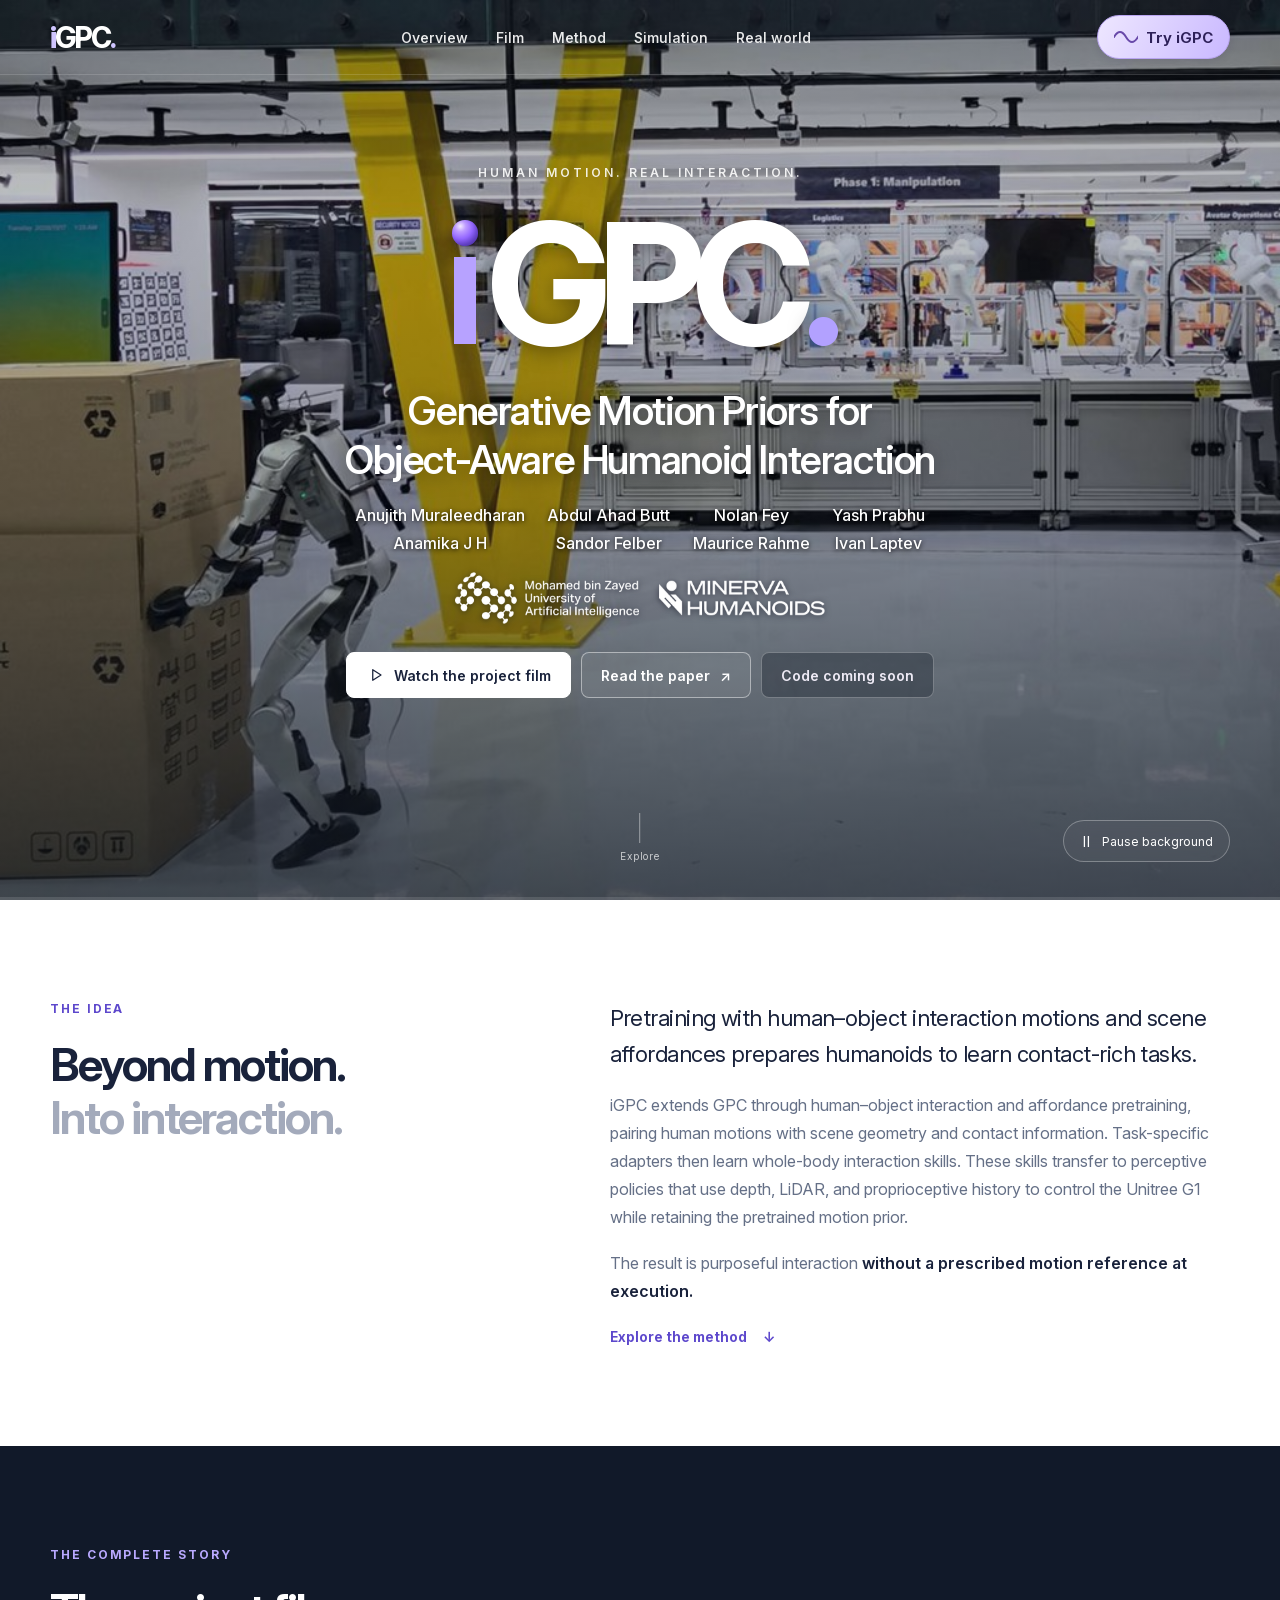
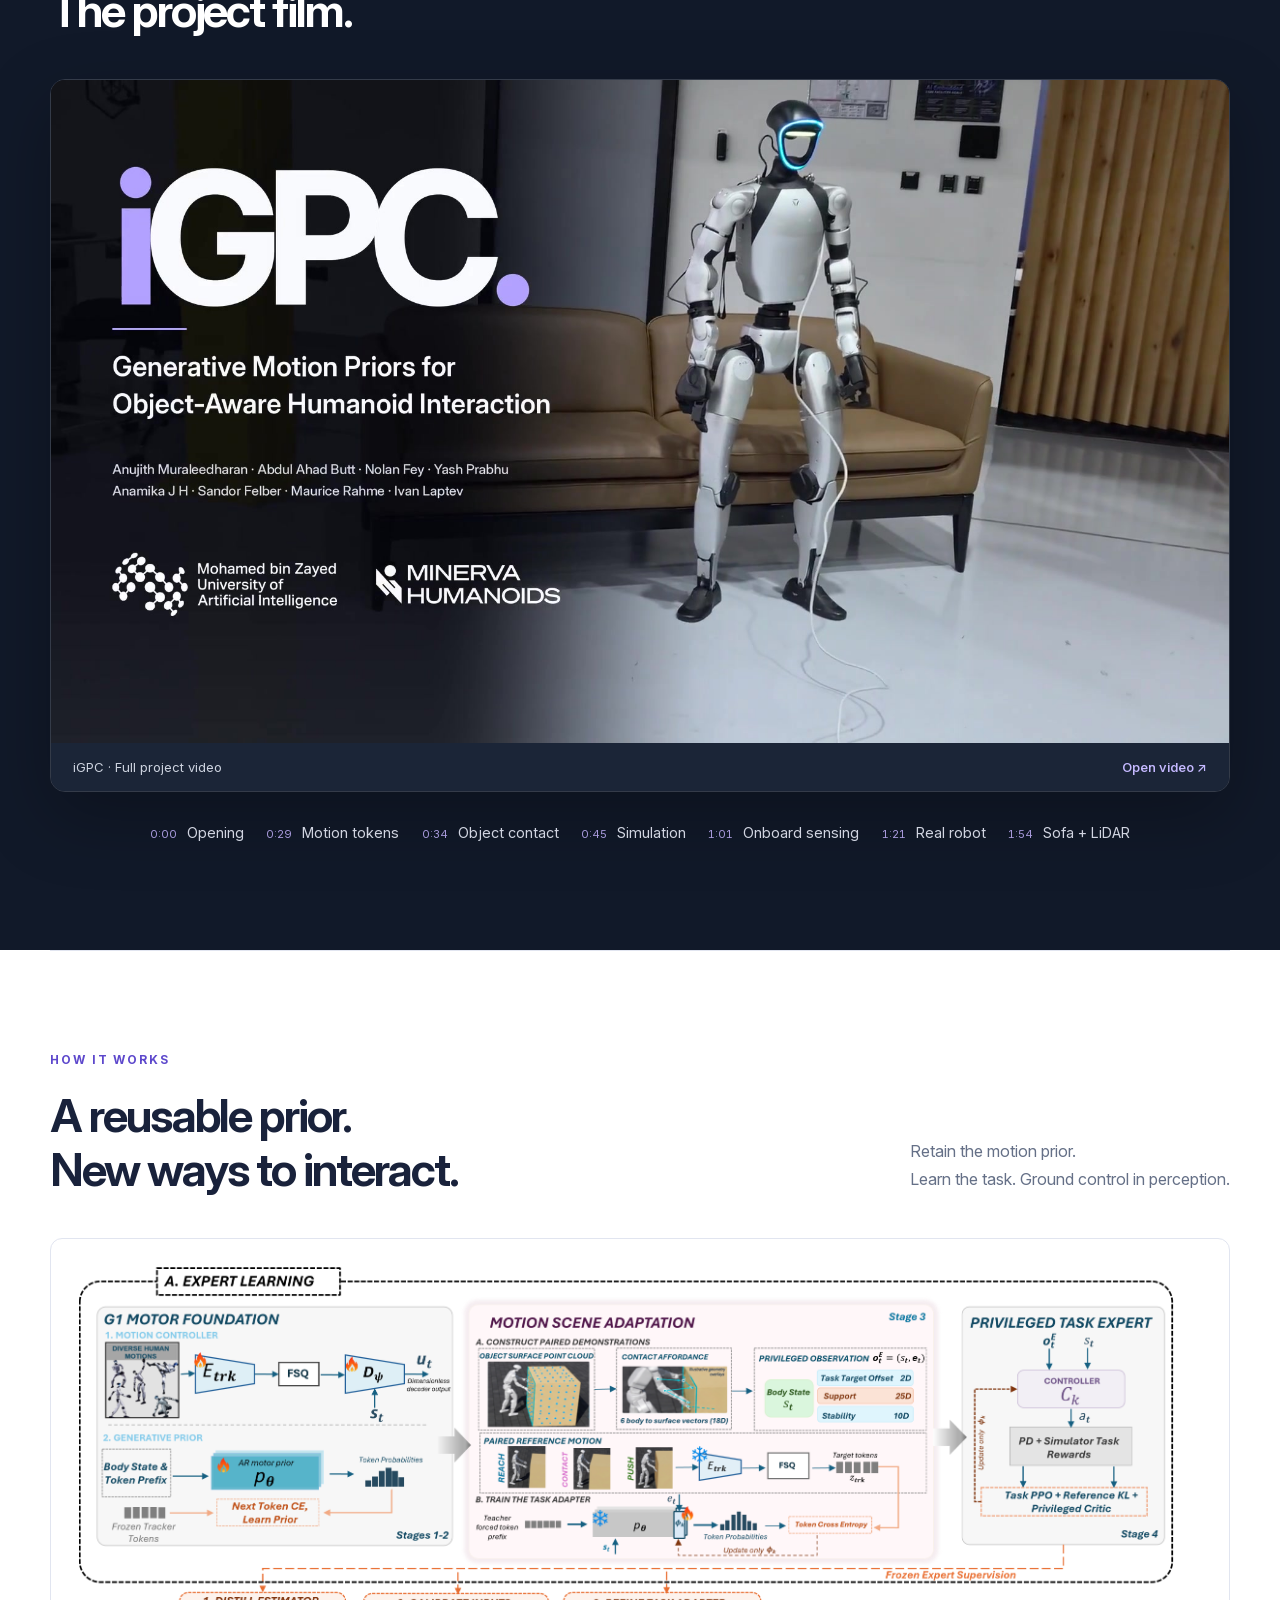
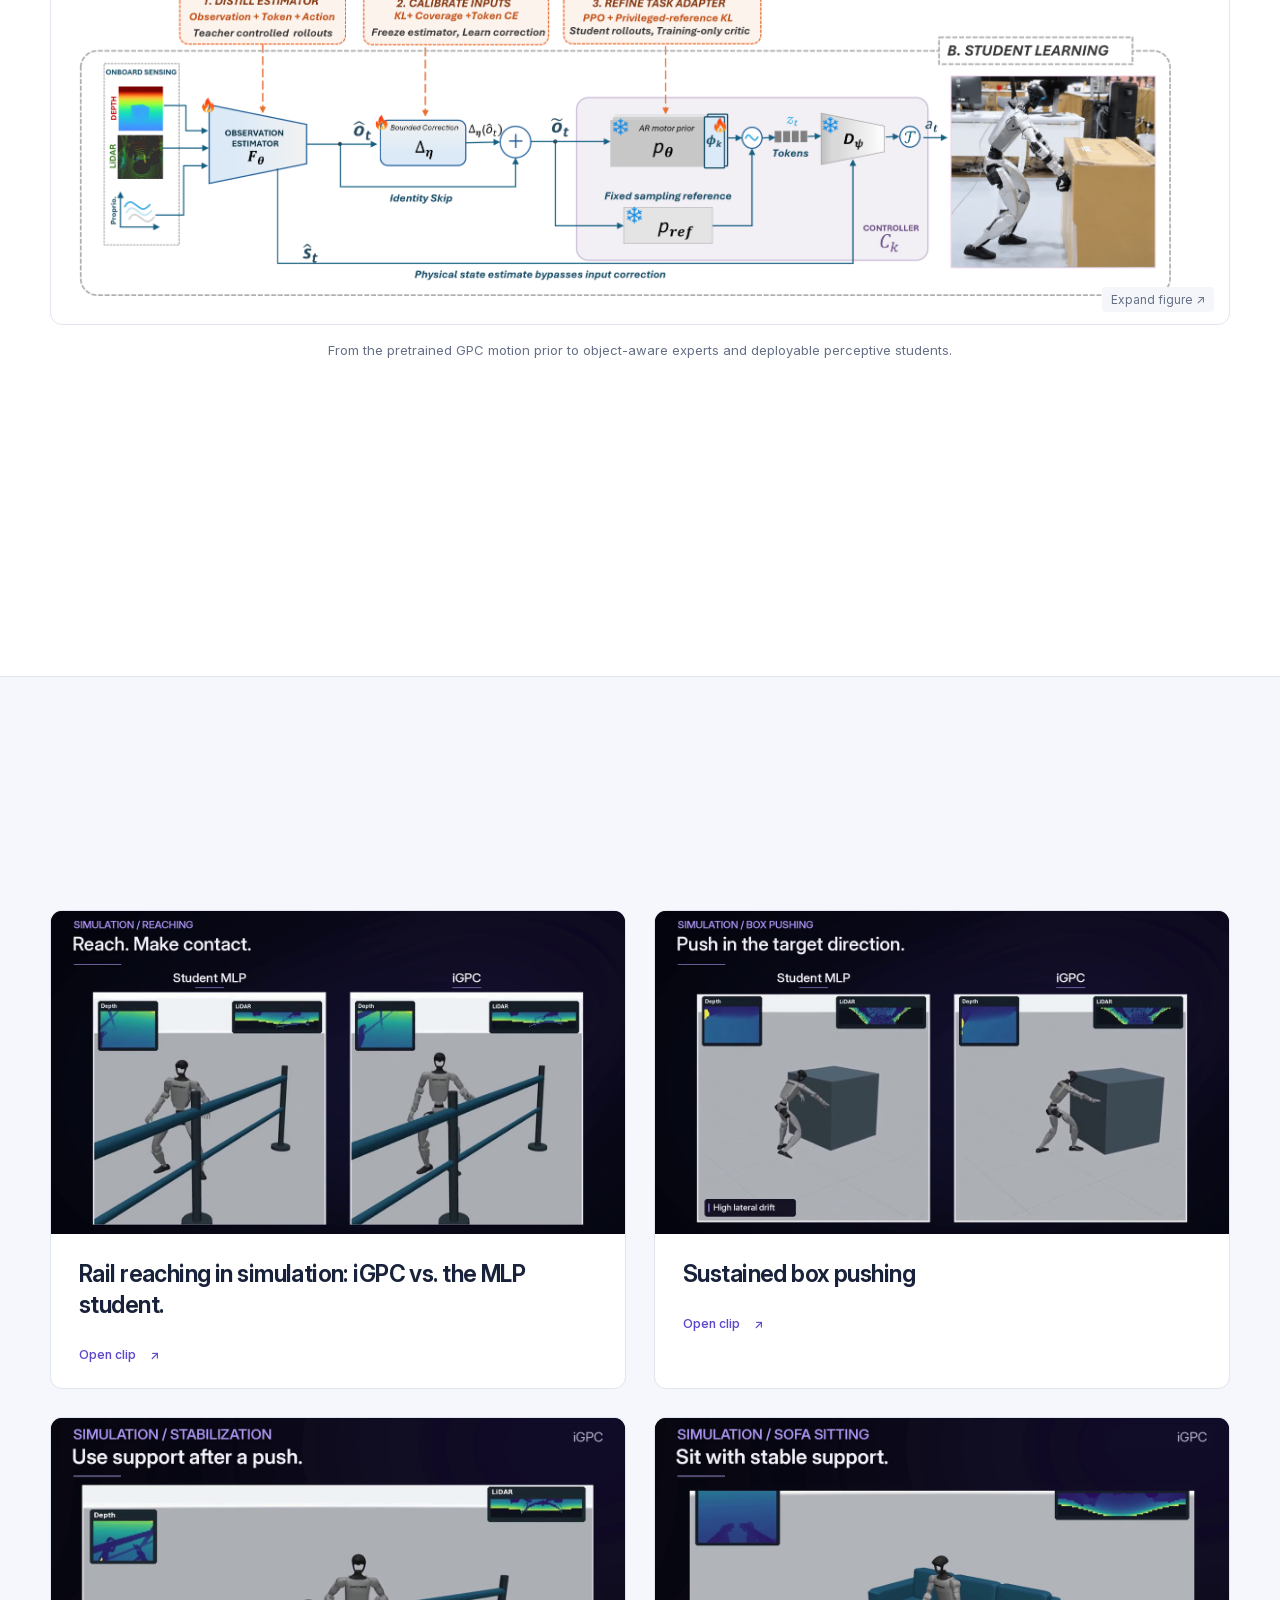
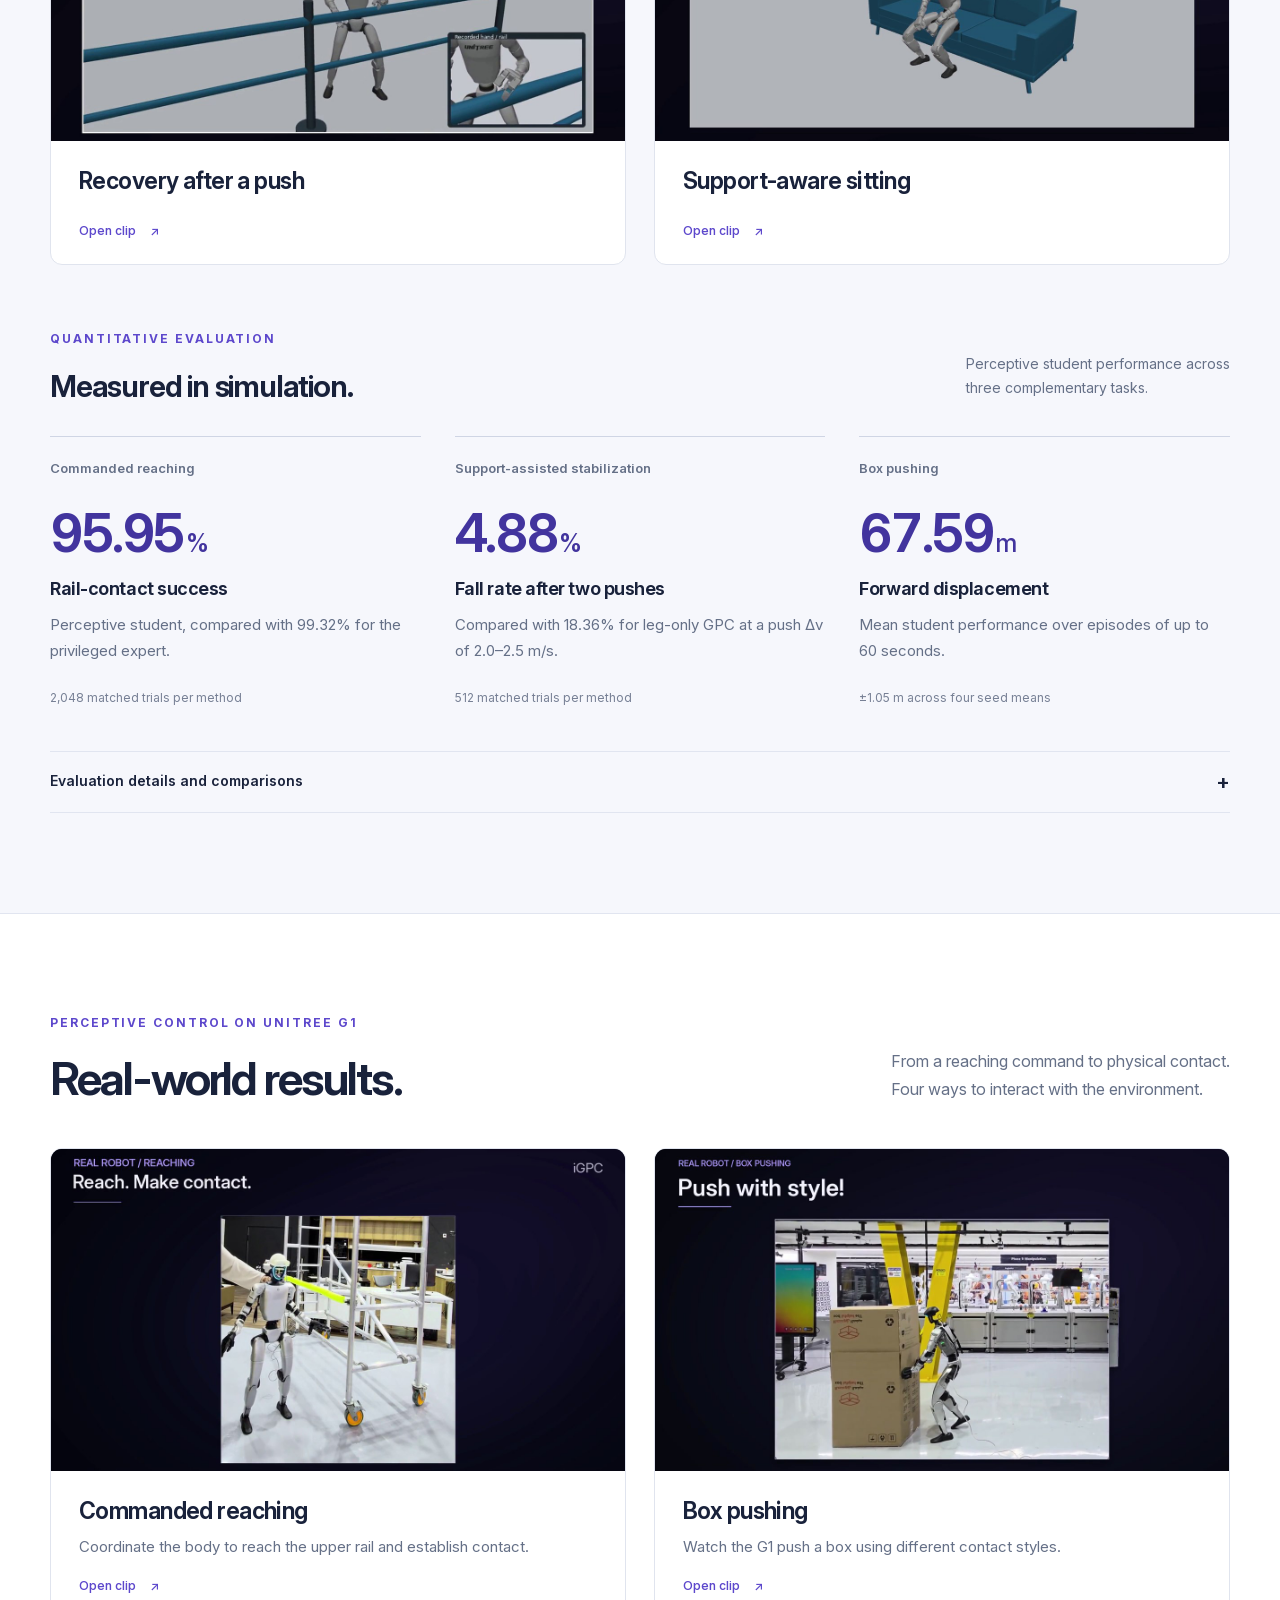
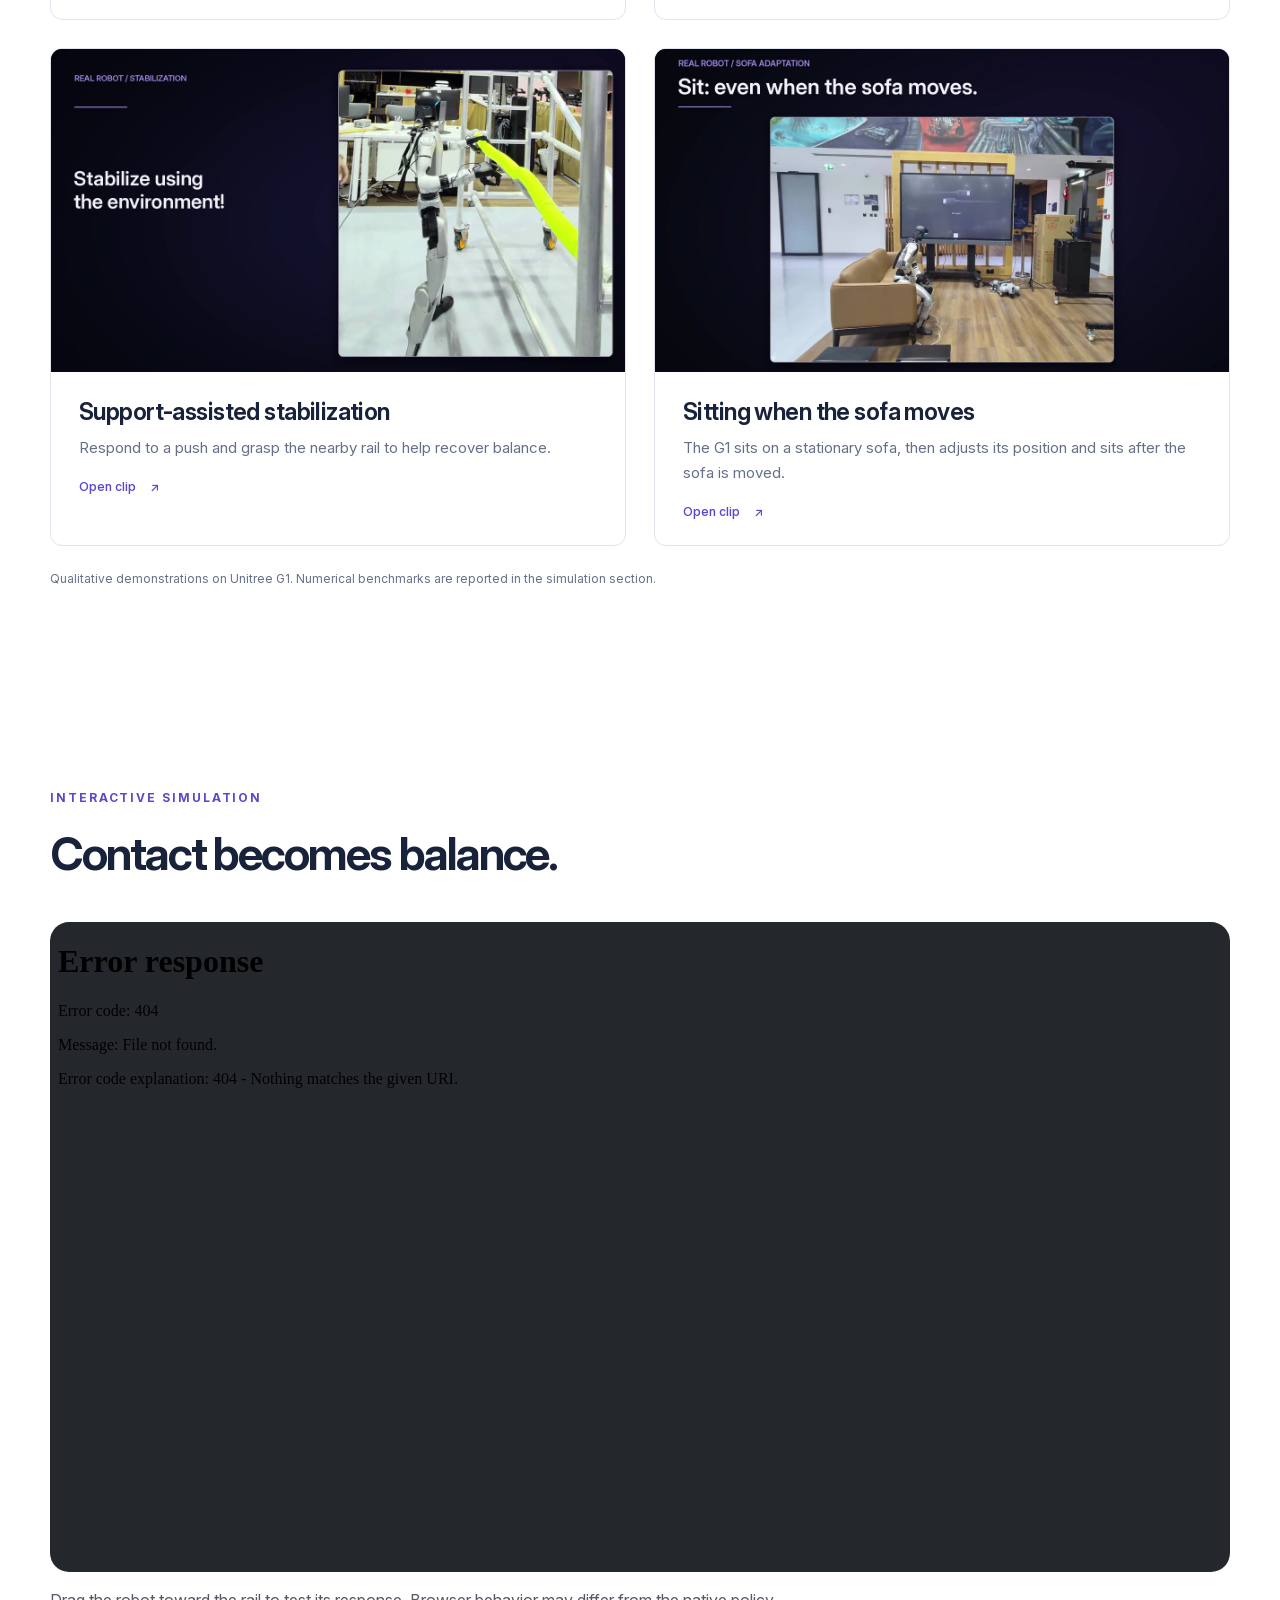
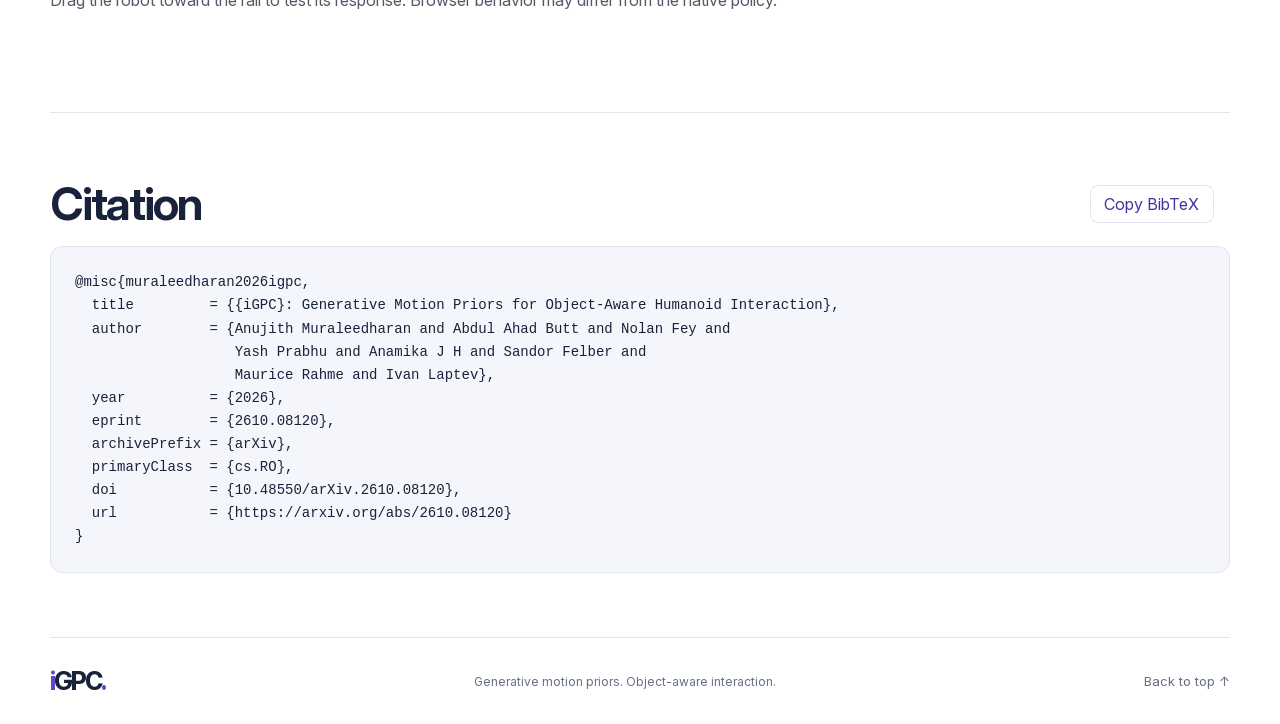
==== index.html @ 7c4d4a4f "Label the rail reaching clip with the policies shown" ====
<!doctype html>
<html lang="en">
<head>
  <meta charset="utf-8">
  <meta name="viewport" content="width=device-width, initial-scale=1">
  <meta name="theme-color" content="#101727">
  <meta name="description" content="iGPC adapts generative human-motion priors into perceptive, object-aware whole-body control for reaching, support-assisted stabilization, and box pushing on Unitree G1.">
  <meta property="og:title" content="iGPC · Generative Motion Priors for Object-Aware Humanoid Interaction">
  <meta property="og:description" content="From human motion to object-aware interaction. Explore the method and real-robot demonstrations.">
  <meta property="og:type" content="website">
  <meta property="og:url" content="https://anujithm.github.io/iGPC/">
  <meta property="og:image" content="https://anujithm.github.io/iGPC/assets/films/project-film-017.jpg">
  <meta property="og:image:type" content="image/jpeg">
  <meta property="og:image:width" content="1920">
  <meta property="og:image:height" content="1080">
  <meta property="og:image:alt" content="iGPC film title and author credits beside the Unitree G1 standing in front of a sofa">
  <meta name="twitter:card" content="summary_large_image">
  <meta name="twitter:image" content="https://anujithm.github.io/iGPC/assets/films/project-film-017.jpg">
  <meta name="twitter:image:alt" content="iGPC film title and author credits beside the Unitree G1 standing in front of a sofa">
  <link rel="canonical" href="https://anujithm.github.io/iGPC/">
  <title>iGPC · Object-Aware Humanoid Interaction</title>
  <link rel="icon" type="image/svg+xml" href="assets/favicon.svg">
  <link rel="stylesheet" href="styles.css?v=nav-wave1">
  <script src="script.js?v=rail2" defer></script>
</head>
<body>
  <a class="skip-link" href="#overview">Skip to content</a>
  <div class="scroll-progress" aria-hidden="true"><span></span></div>
  <header class="site-header">
    <nav class="nav wrap" aria-label="Main navigation">
      <a href="#top" class="wordmark" aria-label="iGPC home"><span>i</span>GPC<span class="wordmark-dot">.</span></a>
      <div class="nav-links"><a href="#overview">Overview</a><a href="#project-film">Film</a><a href="#method">Method</a><a href="#simulation">Simulation</a><a href="#real-world">Real world</a></div>
      <a class="nav-try" href="#rail-lab">
        <svg class="nav-try-wave" viewBox="0 0 24 16" aria-hidden="true" focusable="false"><path d="M0 8q6-10 12 0t12 0t12 0t12 0"/></svg>
        Try iGPC
      </a>
    </nav>
  </header>
  <main id="top">
    <section class="cinematic-hero" aria-labelledby="title">
      <video id="hero-video" class="hero-backdrop" muted loop playsinline preload="metadata" poster="assets/films/box-loop.jpg" aria-label="The robot pushes a box, then walks to a sofa and sits."><source src="assets/films/hero-interactions.mp4?v=box-sofa" type="video/mp4"></video>
      <div class="hero-shade" aria-hidden="true"></div>
      <div class="hero-content wrap">
        <p class="hero-kicker">HUMAN MOTION. REAL INTERACTION.</p>
        <h1 id="title"><span class="hero-logo"><span class="brand-i">i<span class="brand-orb" aria-hidden="true"></span><span class="orb-wave" aria-hidden="true"></span></span>GPC<span>.</span></span><span class="hero-paper-title">Generative Motion Priors for <br>Object-Aware Humanoid Interaction</span></h1>
        <ul class="hero-authors" aria-label="Authors">
          <li>Anujith Muraleedharan</li><li>Abdul Ahad Butt</li><li>Nolan Fey</li><li>Yash Prabhu</li>
          <li>Anamika J H</li><li>Sandor Felber</li><li>Maurice Rahme</li><li>Ivan Laptev</li>
        </ul>
        <div class="hero-affiliations">
          <img src="assets/images/mbzuai-film.png" width="548" height="156" alt="Mohamed bin Zayed University of Artificial Intelligence">
          <img src="assets/images/minerva-humanoids-film.png" width="496" height="108" alt="Minerva Humanoids">
        </div>
        <div class="hero-actions">
          <a class="button glass-primary" href="#project-film"><svg viewBox="0 0 24 24" aria-hidden="true"><path d="m9 5 11 7-11 7z"/></svg>Watch the project film</a>
          <div class="hero-resources">
            <a class="button glass" href="https://arxiv.org/abs/2610.08120" target="_blank" rel="noopener">Read the paper <span aria-hidden="true">↗</span></a>
            <button class="button glass" type="button" disabled>Code coming soon</button>
          </div>
        </div>
      </div>
      <div class="hero-bottom wrap">
        <button id="hero-toggle" class="hero-toggle" type="button" aria-label="Play background video"><span class="pause-icon" aria-hidden="true">▶</span><span class="hero-toggle-label">Play background</span></button>
      </div>
      <a class="scroll-cue" href="#overview" aria-label="Explore the project"><span></span>Explore</a>
      <div class="hero-timeline" aria-hidden="true"><span></span></div>
    </section>

    <section class="overview section wrap" id="overview" aria-labelledby="overview-title">
      <div class="section-intro reveal"><p class="eyebrow">THE IDEA</p><h2 id="overview-title">Beyond motion.<br><span class="muted-heading">Into interaction.</span></h2></div>
      <div class="overview-copy reveal"><p class="lead">Pretraining with human–object interaction motions and scene affordances prepares humanoids to learn contact-rich tasks.</p><p>iGPC extends GPC through human–object interaction and affordance pretraining, pairing human motions with scene geometry and contact information. Task-specific adapters then learn whole-body interaction skills. These skills transfer to perceptive policies that use depth, LiDAR, and proprioceptive history to control the Unitree G1 while retaining the pretrained motion prior.</p><p>The result is purposeful interaction <strong>without a prescribed motion reference at execution.</strong></p><a class="text-link" href="#method">Explore the method <span aria-hidden="true">↓</span></a></div>
    </section>

    <section class="film-section" id="project-film" aria-labelledby="film-title"><div class="wrap section">
      <div class="section-heading reveal"><div><p class="eyebrow">THE COMPLETE STORY</p><h2 id="film-title">The project film.</h2></div></div>
      <div class="highlight-shell reveal" id="highlight"><div class="film-media"><video id="highlight-video" class="highlight-video" controls muted playsinline preload="none" poster="assets/films/project-film-017.jpg" aria-label="Complete iGPC project video with audio"><source src="assets/films/project-film.mp4" type="video/mp4">Your browser does not support video. <a href="assets/films/project-film.mp4">Open the project film.</a></video><p class="video-error" hidden>Video could not load. <a href="assets/films/project-film.mp4" target="_blank" rel="noopener">Open the full film ↗</a></p></div><div class="highlight-caption"><span>iGPC · Full project video</span><a class="clip-link" href="assets/films/project-film.mp4" target="_blank" rel="noopener">Open video ↗</a></div></div>
      <div class="video-chapters" aria-label="Project film chapters">
        <button type="button" data-seek="0"><span>0:00</span> Opening</button>
        <button type="button" data-seek="28.8"><span>0:29</span> Motion tokens</button>
        <button type="button" data-seek="34.4833"><span>0:34</span> Object contact</button>
        <button type="button" data-seek="45.3667"><span>0:45</span> Simulation</button>
        <button type="button" data-seek="61.4667"><span>1:01</span> Onboard sensing</button>
        <button type="button" data-seek="81.2167"><span>1:21</span> Real robot</button>
        <button type="button" data-seek="113.5"><span>1:54</span> Sofa + LiDAR</button>
      </div>
    </div></section>

    <section class="section wrap method-section" id="method" aria-labelledby="method-title">
      <div class="section-heading reveal"><div><p class="eyebrow">HOW IT WORKS</p><h2 id="method-title">A reusable prior.<br>New ways to interact.</h2></div><p>Retain the motion prior.<br>Learn the task. Ground control in perception.</p></div>
      <figure class="method-figure reveal"><button class="figure-button" type="button" data-figure="assets/images/method-overview.png" data-caption="iGPC method overview from the paper" aria-label="Expand the iGPC method overview"><img src="assets/images/method-overview.png" width="4637" height="2600" alt="iGPC training pipeline: a pretrained GPC motion prior, object-aware task adaptation, and perceptive student distillation" loading="lazy"><span class="expand-hint">Expand figure ↗</span></button><figcaption>From the pretrained GPC motion prior to object-aware experts and deployable perceptive students.</figcaption></figure>
      <div class="method-steps reveal">
        <article><span class="step-index">01</span><h3>Reuse motion knowledge</h3><p>Start from the pretrained GPC generative motor prior and decoder, retaining the structure of natural whole-body motion.</p></article>
        <article><span class="step-index">02</span><h3>Learn object-aware tasks</h3><p>Condition task-specific adapters on interaction goals and object or support information. Refine experts for reaching, stabilization, and pushing.</p></article>
        <article><span class="step-index">03</span><h3>Transfer to perception</h3><p>Distill privileged experts using depth, LiDAR, and proprioceptive history, then calibrate prior inputs and refine the task adapter.</p></article>
      </div>
    </section>

    <section class="simulation-section" id="simulation" aria-labelledby="sim-title"><div class="wrap section">
      <div class="section-heading reveal"><div><p class="eyebrow">CONTROLLED SIMULATION EXPERIMENTS</p><h2 id="sim-title">Simulation results.</h2></div><p>Reaching, box pushing, and reactive stabilization.<br>Perceptive whole-body interaction on the Unitree G1.</p></div>
      <div class="demo-grid grid-two">
          <article class="demo-card reveal"><div class="demo-media"><video controls muted loop playsinline preload="none" poster="assets/films/sim-reaching.jpg" aria-label="Rail reaching in simulation: iGPC vs. the MLP student."><source src="assets/films/sim-reaching.mp4" type="video/mp4"></video><p class="video-error" hidden>Video could not load. <a href="assets/films/sim-reaching.mp4" target="_blank" rel="noopener">Open the clip ↗</a></p></div><div class="demo-copy"><h3>Rail reaching in simulation: iGPC vs. the MLP student.</h3><a class="clip-link" href="assets/films/sim-reaching.mp4" target="_blank" rel="noopener">Open clip <span aria-hidden="true">↗</span></a></div></article>
          <article class="demo-card reveal"><div class="demo-media"><video controls muted loop playsinline preload="none" poster="assets/films/sim-pushing.jpg" aria-label="Simulation box-pushing comparison"><source src="assets/films/sim-pushing.mp4" type="video/mp4"></video><p class="video-error" hidden>Video could not load. <a href="assets/films/sim-pushing.mp4" target="_blank" rel="noopener">Open the clip ↗</a></p></div><div class="demo-copy"><h3>Sustained box pushing</h3><a class="clip-link" href="assets/films/sim-pushing.mp4" target="_blank" rel="noopener">Open clip <span aria-hidden="true">↗</span></a></div></article>
          <article class="demo-card reveal"><div class="demo-media"><video controls muted loop playsinline preload="none" poster="assets/films/sim-stabilization.jpg" aria-label="Simulation support-assisted stabilization"><source src="assets/films/sim-stabilization.mp4" type="video/mp4"></video><p class="video-error" hidden>Video could not load. <a href="assets/films/sim-stabilization.mp4" target="_blank" rel="noopener">Open the clip ↗</a></p></div><div class="demo-copy"><h3>Recovery after a push</h3><a class="clip-link" href="assets/films/sim-stabilization.mp4" target="_blank" rel="noopener">Open clip <span aria-hidden="true">↗</span></a></div></article>
          <article class="demo-card reveal"><div class="demo-media"><video controls muted loop playsinline preload="none" poster="assets/films/sim-sitting.jpg" aria-label="Simulation sofa sitting demonstration"><source src="assets/films/sim-sitting.mp4" type="video/mp4"></video><p class="video-error" hidden>Video could not load. <a href="assets/films/sim-sitting.mp4" target="_blank" rel="noopener">Open the clip ↗</a></p></div><div class="demo-copy"><h3>Support-aware sitting</h3><a class="clip-link" href="assets/films/sim-sitting.mp4" target="_blank" rel="noopener">Open clip <span aria-hidden="true">↗</span></a></div></article>
      </div>
    <div class="evaluation-inline" id="evaluation" aria-labelledby="evaluation-title">
      <div class="quantitative-results">
        <div class="section-heading reveal"><div><p class="eyebrow">QUANTITATIVE EVALUATION</p><h3 class="quantitative-title" id="evaluation-title">Measured in simulation.</h3></div><p>Perceptive student performance across<br>three complementary tasks.</p></div>
        <div class="metrics-grid">
          <article class="metric"><p class="metric-name">Commanded reaching</p><p class="metric-value">95.95<span>%</span></p><h3>Rail-contact success</h3><p>Perceptive student, compared with 99.32% for the privileged expert.</p><span class="metric-detail">2,048 matched trials per method</span></article>
          <article class="metric"><p class="metric-name">Support-assisted stabilization</p><p class="metric-value">4.88<span>%</span></p><h3>Fall rate after two pushes</h3><p>Compared with 18.36% for leg-only GPC at a push Δv of 2.0–2.5 m/s.</p><span class="metric-detail">512 matched trials per method</span></article>
          <article class="metric"><p class="metric-name">Box pushing</p><p class="metric-value">67.59<span>m</span></p><h3>Forward displacement</h3><p>Mean student performance over episodes of up to 60 seconds.</p><span class="metric-detail">±1.05 m across four seed means</span></article>
        </div>
        <details class="benchmark-details"><summary>Evaluation details and comparisons <span aria-hidden="true">+</span></summary><div class="benchmark-content"><div class="table-scroll"><table><caption>Simulation results reported in the paper</caption><thead><tr><th scope="col">Task / metric</th><th scope="col">iGPC student</th><th scope="col">Comparison</th></tr></thead><tbody><tr><th scope="row">Reaching · rail-contact success ↑</th><td>95.95%</td><td>Expert: 99.32%</td></tr><tr><th scope="row">Reaching · body collision ↓</th><td>5.22%</td><td>MLP: 50.73%</td></tr><tr><th scope="row">Two-push stabilization · fall rate ↓</th><td>4.88%</td><td>Leg-only GPC: 18.36%</td></tr><tr><th scope="row">Box pushing · forward displacement ↑</th><td>67.59 ± 1.05 m</td><td>VisualMimic: 45.17 ± 0.07 m</td></tr></tbody></table></div><p>Stabilization uses two pushes with Δv 2.0–2.5 m/s. Box pushing uses a 3.8 kg box, effective friction 0.6, and four seeds with 128 trials per seed. The box comparison matches shared reset and box conditions, while retaining each method’s native simulator and control interface.</p></div></details>
      </div>
    </div>

    </div></section>

    <section class="world-section" id="real-world" aria-labelledby="world-title"><div class="wrap section">
      <div class="section-heading reveal"><div><p class="eyebrow">PERCEPTIVE CONTROL ON UNITREE G1</p><h2 id="world-title">Real-world results.</h2></div><p>From a reaching command to physical contact.<br>Four ways to interact with the environment.</p></div>
      <div class="demo-grid grid-two">
          <article class="demo-card reveal"><div class="demo-media"><video controls muted loop playsinline preload="none" poster="assets/films/real-reaching.jpg" aria-label="Real robot commanded rail reaching"><source src="assets/films/real-reaching.mp4" type="video/mp4"></video><p class="video-error" hidden>Video could not load. <a href="assets/films/real-reaching.mp4" target="_blank" rel="noopener">Open the clip ↗</a></p></div><div class="demo-copy"><h3>Commanded reaching</h3><p>Coordinate the body to reach the upper rail and establish contact.</p><a class="clip-link" href="assets/films/real-reaching.mp4" target="_blank" rel="noopener">Open clip <span aria-hidden="true">↗</span></a></div></article>
          <article class="demo-card reveal"><div class="demo-media"><video controls muted loop playsinline preload="none" poster="assets/films/box-pushing-styles.jpg" aria-label="Real robot box pushing"><source src="assets/films/box-pushing-styles.mp4" type="video/mp4"></video><p class="video-error" hidden>Video could not load. <a href="assets/films/box-pushing-styles.mp4" target="_blank" rel="noopener">Open the clip ↗</a></p></div><div class="demo-copy"><h3>Box pushing</h3><p>Watch the G1 push a box using different contact styles.</p><a class="clip-link" href="assets/films/box-pushing-styles.mp4" target="_blank" rel="noopener">Open clip <span aria-hidden="true">↗</span></a></div></article>
          <article class="demo-card reveal"><div class="demo-media"><video controls muted loop playsinline preload="none" poster="assets/films/real-stabilization.jpg" aria-label="Real robot rail-assisted push recovery"><source src="assets/films/real-stabilization.mp4" type="video/mp4"></video><p class="video-error" hidden>Video could not load. <a href="assets/films/real-stabilization.mp4" target="_blank" rel="noopener">Open the clip ↗</a></p></div><div class="demo-copy"><h3>Support-assisted stabilization</h3><p>Respond to a push and grasp the nearby rail to help recover balance.</p><a class="clip-link" href="assets/films/real-stabilization.mp4" target="_blank" rel="noopener">Open clip <span aria-hidden="true">↗</span></a></div></article>
          <article class="demo-card reveal"><div class="demo-media"><video controls muted loop playsinline preload="none" poster="assets/films/sofa-moved.jpg" aria-label="Real robot sitting after the sofa is moved"><source src="assets/films/sofa-moved.mp4" type="video/mp4"></video><p class="video-error" hidden>Video could not load. <a href="assets/films/sofa-moved.mp4" target="_blank" rel="noopener">Open the clip ↗</a></p></div><div class="demo-copy"><h3>Sitting when the sofa moves</h3><p>The G1 sits on a stationary sofa, then adjusts its position and sits after the sofa is moved.</p><a class="clip-link" href="assets/films/sofa-moved.mp4" target="_blank" rel="noopener">Open clip <span aria-hidden="true">↗</span></a></div></article>
      </div><p class="section-note">Qualitative demonstrations on Unitree G1. Numerical benchmarks are reported in the simulation section.</p>
    </div></section>

    <section class="wrap section" id="rail-lab" aria-labelledby="rail-lab-title">
      <div class="section-heading reveal"><div><p class="eyebrow">INTERACTIVE SIMULATION</p><h2 id="rail-lab-title">Contact becomes balance.</h2></div></div>
      <iframe id="rail-playground" class="rail-playground" title="Interactive G1 rail stabilization: drag the robot toward the rail" loading="lazy" src="assets/rail-lab/cal149-r2/index.html" allow="fullscreen"></iframe>
      <p class="rail-note">Drag the robot toward the rail to test its response. Browser behavior may differ from the native policy.</p>
    </section>

    <section class="wrap citation-section" id="citation" aria-labelledby="citation-title">
      <div class="citation-header"><h2 id="citation-title">Citation</h2>
        <button id="copy-citation" type="button" hidden>Copy BibTeX</button>
        <span id="copy-status" role="status"></span>
      </div>
      <pre><code id="paper-bibtex">@misc{muraleedharan2026igpc,
  title         = {{iGPC}: Generative Motion Priors for Object-Aware Humanoid Interaction},
  author        = {Anujith Muraleedharan and Abdul Ahad Butt and Nolan Fey and
                   Yash Prabhu and Anamika J H and Sandor Felber and
                   Maurice Rahme and Ivan Laptev},
  year          = {2026},
  eprint        = {2610.08120},
  archivePrefix = {arXiv},
  primaryClass  = {cs.RO},
  doi           = {10.48550/arXiv.2610.08120},
  url           = {https://arxiv.org/abs/2610.08120}
}</code></pre>
    </section>
  </main>
  <footer class="site-footer wrap"><a class="wordmark" href="#top"><span>i</span>GPC<span class="wordmark-dot">.</span></a><p>Generative motion priors. Object-aware interaction.</p><a href="#top">Back to top ↑</a></footer>
  <dialog id="figure-dialog" aria-label="Expanded method figure"><button class="dialog-close" type="button" aria-label="Close expanded figure">×</button><img alt=""><p></p></dialog>
</body>
</html>
---- styles.css ----
@font-face{font-family:Inter;src:url('assets/fonts/inter-variable.woff2') format('woff2');font-style:normal;font-weight:100 900;font-display:swap}
:root{--ink:#19223b;--muted:#657087;--accent:#5d48cc;--accent-deep:#42349e;--line:#e1e5f0;--tint:#f4f6fc;--max:1180px;color-scheme:light;font-family:Inter,Arial,sans-serif;font-synthesis:none;color:var(--ink);background:#fff;font-size:16px;scroll-behavior:smooth;scroll-padding-top:96px}
*{box-sizing:border-box}body{margin:0}button,a{-webkit-tap-highlight-color:transparent}button,input{font:inherit}a{color:inherit;text-decoration:none}button{cursor:pointer}img,video{display:block;max-width:100%}button svg,.button svg{width:18px;height:18px;fill:none;stroke:currentColor;stroke-width:1.7;stroke-linecap:round;stroke-linejoin:round}.wrap{max-width:var(--max);width:calc(100% - 64px);margin-inline:auto}p{line-height:1.75;margin:0 0 18px}h1,h2,h3{letter-spacing:-.045em;margin:0;font-weight:650}h2{font-size:clamp(32px,3.7vw,46px);line-height:1.16}h3{font-size:21px;line-height:1.35;letter-spacing:-.025em}a:focus-visible,button:focus-visible,summary:focus-visible{outline:3px solid #8875e1;outline-offset:5px;border-radius:4px}.skip-link{position:fixed;top:-60px;left:18px;z-index:100;background:#fff;padding:12px}.skip-link:focus{top:10px}.site-header{position:sticky;top:0;background:rgba(255,255,255,.94);backdrop-filter:blur(16px);border-bottom:1px solid var(--line);z-index:20}.nav{height:74px;display:flex;align-items:center;justify-content:space-between;gap:24px}.wordmark{font-size:29px;font-weight:750;letter-spacing:-.08em;white-space:nowrap}.wordmark>span:first-child{color:var(--accent);font-style:italic}.wordmark-dot{color:var(--accent)}.nav-links{display:flex;gap:28px;font-size:14px;font-weight:550}.nav-links a{color:var(--muted);transition:color .2s}.nav-links a:hover,.nav-links a[aria-current]{color:var(--accent)}.nav-paper{font-size:14px;font-weight:650;white-space:nowrap;display:flex;gap:13px}.nav-paper:hover{color:var(--accent)}.hero{padding-top:49px;text-align:center}.eyebrow{font-size:12px;font-weight:700;letter-spacing:.16em;line-height:1.5;color:var(--accent);margin:0 0 20px}.hero h1{display:flex;flex-direction:column;align-items:center;gap:8px}.title-mark{font-size:54px;font-weight:780;letter-spacing:-.075em;color:var(--accent);line-height:1.05}.title-text{font-size:clamp(28px,3.6vw,46px);line-height:1.18;letter-spacing:-.045em}.hero-description{font-size:20px;color:var(--muted);margin:19px 0 20px}.hero-actions{display:flex;justify-content:center;gap:10px;margin-bottom:35px}.button{display:inline-flex;align-items:center;justify-content:center;gap:10px;border-radius:8px;padding:12px 19px;font-size:14px;font-weight:600;min-height:46px;transition:transform .2s,background .2s}.button:hover{transform:translateY(-2px)}.primary{background:var(--ink);color:#fff}.primary:hover{background:var(--accent-deep)}.secondary{background:#fff;border:1px solid #d8dce9;color:var(--ink)}.secondary:hover{background:var(--tint)}.highlight-shell{border:1px solid #e0e3ed;border-radius:15px;overflow:hidden;box-shadow:0 18px 60px -30px #21274e50;scroll-margin-top:95px}.highlight-video{width:100%;aspect-ratio:16/9;object-fit:contain;background:#15171e}.highlight-caption{display:flex;justify-content:space-between;align-items:center;padding:15px 21px;text-align:left;gap:20px;font-size:13px;background:#fff}.caption-label{font-size:11px;font-weight:700;letter-spacing:.08em;color:var(--accent);margin-right:15px}.sound-button{display:inline-flex;align-items:center;gap:8px;background:none;border:0;color:var(--muted);padding:5px 0;font-size:13px;white-space:nowrap}.sound-button:hover{color:var(--accent)}.video-chapters{display:flex;justify-content:center;gap:24px;margin-top:21px}.video-chapters button{border:0;padding:6px;background:none;font-size:13px;color:var(--muted);transition:color .2s}.video-chapters button:hover{color:var(--accent)}.video-chapters span{font-size:11px;color:#969bae;margin-right:6px;font-variant-numeric:tabular-nums}.section{padding-block:100px}.overview{display:grid;grid-template-columns:1fr 1.35fr;gap:100px}.muted-heading{color:#a3aabb}.overview-copy p{font-size:16px;color:var(--muted)}.overview-copy .lead{font-size:22px;line-height:1.65;letter-spacing:-.025em;color:var(--ink)}.overview-copy strong{color:var(--ink);font-weight:600}.text-link{font-size:14px;font-weight:650;display:inline-flex;gap:16px;color:var(--accent);margin-top:5px}.world-section{background:var(--tint);border-block:1px solid var(--line)}.section-heading{display:flex;justify-content:space-between;align-items:flex-end;gap:40px;margin-bottom:42px}.section-heading>p{font-size:16px;color:var(--muted);margin:0;padding-bottom:3px}.demo-grid{display:grid;grid-template-columns:repeat(3,minmax(0,1fr));gap:23px}.demo-card{overflow:hidden;background:#fff;border:1px solid #e0e4ee;border-radius:12px}.demo-media{position:relative}.demo-media video{aspect-ratio:4/3;width:100%;object-fit:contain;background:#1e2431}.media-tag{position:absolute;top:12px;left:12px;padding:6px 8px;border-radius:4px;background:#ffffffea;color:#34394a;font-weight:700;font-size:9px;letter-spacing:.08em;pointer-events:none}.demo-copy{padding:24px 23px 23px}.task-number{font-size:11px;letter-spacing:.12em;color:var(--accent);font-weight:650;display:block;margin-bottom:12px}.demo-copy h3{font-size:20px;margin-bottom:10px}.demo-copy p{color:var(--muted);font-size:15px;line-height:1.65;margin:0}.section-note{font-size:12px;color:var(--muted);margin:22px 0 0}.method-figure{margin:0}.figure-button{position:relative;display:block;width:100%;border:1px solid var(--line);background:#fff;border-radius:12px;padding:28px}.figure-button img{width:100%;height:auto}.expand-hint{position:absolute;right:15px;bottom:12px;background:#f5f6fa;padding:5px 9px;border-radius:4px;font-size:12px;color:var(--muted)}.method-figure figcaption{font-size:13px;color:var(--muted);line-height:1.6;text-align:center;margin:15px 0 0}.method-steps{display:grid;grid-template-columns:repeat(3,1fr);gap:38px;margin-top:43px}.method-steps article{border-top:1px solid var(--line);padding-top:22px}.step-index{font-size:13px;color:var(--accent);display:block;font-weight:650;margin-bottom:15px}.method-steps h3{font-size:20px;margin-bottom:12px}.method-steps p{font-size:15px;line-height:1.75;color:var(--muted);margin:0}.evaluation-section{background:#f8f9fc;border-block:1px solid var(--line)}.metrics-grid{display:grid;grid-template-columns:repeat(3,1fr);gap:40px}.metric{border-top:1px solid #cfd5e4;padding-top:20px}.metric-name{font-size:13px;font-weight:600;color:var(--muted);margin-bottom:24px}.metric-value{font-size:60px;font-weight:650;letter-spacing:-.065em;line-height:1.15;margin-bottom:14px;color:var(--accent-deep);font-variant-numeric:tabular-nums}.metric-value span{font-size:25px;letter-spacing:-.03em;margin-left:3px;font-weight:500}.metric h3{font-size:18px;letter-spacing:-.025em;margin-bottom:10px}.metric>p:not(.metric-value):not(.metric-name){font-size:15px;color:var(--muted);margin-bottom:22px}.metric-detail{font-size:12px;color:#778095}.benchmark-details{border-top:1px solid var(--line);border-bottom:1px solid var(--line);margin-top:45px}.benchmark-details summary{padding:20px 0;display:flex;justify-content:space-between;gap:20px;cursor:pointer;font-size:14px;font-weight:600;list-style:none}.benchmark-details summary::-webkit-details-marker{display:none}.benchmark-details[open] summary>span{transform:rotate(45deg)}.benchmark-details summary>span{font-size:20px;line-height:1;transition:transform .2s}.benchmark-content{padding-bottom:20px}.table-scroll{overflow-x:auto}table{width:100%;border-collapse:collapse;text-align:left;font-size:14px}caption{text-align:left;color:var(--muted);font-size:12px;padding:0 0 12px}th,td{padding:16px 14px;border-bottom:1px solid var(--line);white-space:nowrap}thead th{color:var(--muted);font-weight:500;font-size:12px}tbody th{font-weight:500}tbody td:nth-child(2){color:var(--accent-deep);font-weight:650}.benchmark-content>p{font-size:13px;color:var(--muted);margin:20px 0 0}.paper-section{display:grid;grid-template-columns:.95fr 1.2fr;gap:70px;align-items:center}.paper-title{font-size:20px;color:var(--muted);line-height:1.6;margin:22px 0 12px;letter-spacing:-.025em}.paper-status{font-size:13px;color:var(--muted);margin-bottom:25px}.paper-teaser{margin:0}.paper-teaser img{height:auto;width:100%}.site-footer{border-top:1px solid var(--line);display:flex;align-items:center;gap:30px;justify-content:space-between;padding-block:28px;color:var(--muted);font-size:12px}.site-footer .wordmark{font-size:25px;color:var(--ink)}.site-footer p{margin:0}.site-footer>a:last-child{font-size:13px}dialog{width:min(1400px,94vw);max-height:94vh;padding:38px 24px 20px;border:1px solid var(--line);border-radius:14px;box-shadow:0 15px 100px #0005}dialog::backdrop{background:#151e38bf;backdrop-filter:blur(5px)}dialog img{max-height:78vh;object-fit:contain;width:100%}dialog p{font-size:13px;color:var(--muted);text-align:center;margin:14px 0 0}.dialog-close{position:absolute;top:5px;right:10px;background:#fff;border:0;width:36px;height:36px;font-size:28px;color:var(--muted)}
@media(min-width:1500px){.hero{padding-top:58px}.title-text{font-size:49px}}
@media(max-width:950px){.nav-links{gap:16px}.nav-links a{font-size:12px}.overview{gap:55px}.section{padding-block:75px}.demo-grid{gap:14px}.demo-copy{padding:20px 16px}.demo-copy h3{font-size:18px}.metrics-grid{gap:24px}.metric-value{font-size:48px}.paper-section{gap:36px}.section-heading>p{font-size:14px}.method-steps{gap:25px}.caption-label{display:none}}
@media(max-width:700px){:root{scroll-padding-top:80px}.wrap{width:calc(100% - 36px)}.nav{height:64px;gap:15px}.wordmark{font-size:26px}.nav-links{display:none}.nav-paper{font-size:12px}.hero{padding-top:36px}.eyebrow{font-size:10px;letter-spacing:.12em;margin-bottom:16px}.title-mark{font-size:48px;margin-bottom:5px}.title-text{font-size:31px;line-height:1.2}.desktop-break{display:none}.hero-description{font-size:16px;margin:17px 0 22px}.hero-actions{margin-bottom:27px}.button{font-size:12px;padding:11px 15px;gap:8px}.highlight-shell{border-radius:9px}.highlight-caption{font-size:11px;padding:10px 12px;gap:10px}.highlight-caption>span{max-width:57%;line-height:1.5}.sound-button{font-size:11px;gap:5px}.sound-button svg{width:14px}.video-chapters{gap:3px;justify-content:space-between;margin-top:13px}.video-chapters button{font-size:10px;padding:4px 2px}.video-chapters span{display:none}.section{padding-block:58px}.overview{grid-template-columns:1fr;gap:28px}.overview-copy .lead{font-size:20px}.overview-copy p{font-size:15px}.section-heading{align-items:start;flex-direction:column;gap:20px;margin-bottom:28px}.section-heading>p{font-size:15px}.demo-grid{grid-template-columns:1fr;gap:25px}.demo-card{display:block}.demo-media video{aspect-ratio:16/10}.demo-copy{padding:22px}.demo-copy h3{font-size:21px}.demo-copy p{font-size:15px}.section-note{font-size:11px}.figure-button{padding:10px 8px 27px;border-radius:8px}.expand-hint{font-size:10px;bottom:6px;right:7px}.method-figure figcaption{font-size:12px}.method-steps{grid-template-columns:1fr;gap:26px;margin-top:32px}.method-steps article{padding-top:18px}.step-index{margin-bottom:10px}.metrics-grid{grid-template-columns:1fr;gap:32px}.metric-value{font-size:56px}.metric-name{margin-bottom:15px}.metric>p:not(.metric-value):not(.metric-name){margin-bottom:12px}.benchmark-details{margin-top:32px}.benchmark-details summary{font-size:13px}.paper-section{grid-template-columns:1fr;gap:34px}.paper-title{font-size:19px}.site-footer{flex-wrap:wrap;gap:15px;padding-block:24px}.site-footer p{order:3;flex-basis:100%;font-size:11px}.site-footer>a:last-child{margin-left:auto;font-size:12px}dialog{padding:35px 10px 15px}}
@media(prefers-reduced-motion:reduce){:root{scroll-behavior:auto}*,*::before,*::after{transition:none!important;animation:none!important}}

/* Cinematic research-page masthead */
.scroll-progress{position:fixed;inset:0 0 auto;height:3px;z-index:40;pointer-events:none}.scroll-progress span{display:block;height:100%;background:#8b78f2;transform-origin:left;transform:scaleX(0)}
.site-header{position:fixed;inset:0 0 auto;background:transparent;backdrop-filter:none;border-color:#ffffff26;transition:background .3s,border-color .3s,box-shadow .3s}.site-header .wordmark,.site-header .nav-paper{color:white}.site-header .wordmark>span:first-child,.site-header .wordmark-dot{color:#d0c5ff}.site-header .nav-links a{color:#ffffffe6}.site-header .nav-links a:hover{color:white}.site-header.scrolled{background:#ffffffed;backdrop-filter:blur(16px);border-color:var(--line);box-shadow:0 3px 25px #19223b06}.site-header.scrolled .wordmark,.site-header.scrolled .nav-paper{color:var(--ink)}.site-header.scrolled .wordmark>span:first-child,.site-header.scrolled .wordmark-dot{color:var(--accent)}.site-header.scrolled .nav-links a{color:var(--muted)}.site-header.scrolled .nav-links a[aria-current],.site-header.scrolled .nav-links a:hover{color:var(--accent)}
.cinematic-hero{position:relative;height:100svh;min-height:680px;max-height:1100px;display:flex;align-items:center;justify-content:center;overflow:hidden;background:#111826;color:white;isolation:isolate}.hero-backdrop{position:absolute;inset:0;width:100%;height:100%;object-fit:cover;object-position:center;z-index:-3}.hero-shade{position:absolute;inset:0;background:linear-gradient(180deg,#09101a66 0%,#09101a42 24%,#09101a5c 55%,#09101aba 100%);z-index:-2}.hero-content{text-align:center;position:relative;padding-block:110px 150px;text-shadow:0 3px 22px #0006}.hero-kicker{font-size:12px;letter-spacing:.25em;font-weight:600;color:#ffffffdf;margin:0 0 27px;animation:hero-enter .8s both}.hero-content h1{display:flex;flex-direction:column;align-items:center;gap:28px}.hero-logo{font-size:clamp(112px,13.2vw,184px);line-height:.88;letter-spacing:-.075em;font-weight:720;animation:hero-enter 1s .08s both}.hero-logo i{font-style:italic}.hero-logo>span{color:#b2a1ff}.hero-paper-title{font-size:clamp(26px,3.1vw,40px);line-height:1.25;letter-spacing:-.035em;font-weight:560;animation:hero-enter .9s .18s both}.hero-summary{font-size:18px;color:#ffffffe0;font-weight:400;letter-spacing:-.01em;margin:21px 0 28px;animation:hero-enter .9s .28s both}.hero-content .hero-actions{margin:0;animation:hero-enter .9s .38s both;text-shadow:none}.glass-primary{background:#fff;color:#19223b;border:1px solid white}.glass-primary:hover{background:#f4f0ff}.glass{background:#ffffff12;border:1px solid #ffffff73;backdrop-filter:blur(8px);color:white}.glass:hover{background:#ffffff24}.hero-bottom{position:absolute;bottom:38px;display:flex;justify-content:space-between;align-items:flex-end;gap:30px}.scene-caption{font-size:10px;font-weight:600;letter-spacing:.16em;color:#ffffffa8}.hero-scenes p{font-size:14px;letter-spacing:.015em;margin:9px 0 0}.hero-scenes p>span{color:#ffffff61;margin:0 7px}.hero-toggle{display:flex;align-items:center;gap:10px;min-height:42px;color:#fff;border:1px solid #ffffff4d;background:#ffffff0a;backdrop-filter:blur(10px);font-size:12px;border-radius:24px;padding:10px 16px}.hero-toggle:hover{background:#ffffff1f}.pause-icon{font-size:14px;min-width:12px;text-align:center}.hero-timeline{position:absolute;bottom:0;inset-inline:0;height:3px;background:#ffffff20}.hero-timeline span{display:block;height:100%;transform-origin:left;transform:scaleX(0);background:#c8bbff;transition:transform .25s linear}.scroll-cue{position:absolute;bottom:38px;left:50%;transform:translateX(-50%);display:flex;flex-direction:column;align-items:center;gap:7px;font-size:10px;letter-spacing:.08em;color:#ffffffb3}.scroll-cue span{display:block;width:1px;height:30px;background:#ffffff75;transform-origin:top;animation:scroll-pulse 2.4s ease-in-out infinite}
.grid-two{grid-template-columns:repeat(2,minmax(0,1fr));gap:28px}.grid-two .demo-media video{aspect-ratio:16/9;object-fit:contain;background:#111725}.grid-two .demo-copy{padding:25px 28px}.grid-two .demo-copy h3{font-size:23px;margin-bottom:8px}.demo-copy .clip-link{margin-top:18px;display:inline-flex;font-size:12px;gap:14px}.demo-card{transition:box-shadow .3s,transform .3s}.demo-card:hover{transform:translateY(-3px);box-shadow:0 12px 30px #1320390c}.demo-media,.film-media{position:relative}.video-play{position:absolute;left:50%;top:50%;transform:translate(-50%,-50%);display:grid;place-items:center;width:60px;height:60px;border-radius:50%;color:white;background:#1018278c;backdrop-filter:blur(8px);border:1px solid #ffffff9c;transition:opacity .2s,background .2s;z-index:2}.video-play>span{font-size:20px;margin-left:3px}.video-play:hover{background:#5d48ccbd}.video-play.is-playing{opacity:0;pointer-events:none}.video-error{position:absolute;bottom:50px;left:20px;right:20px;font-size:13px;padding:12px;background:#151f33ed;color:#fff;border-radius:6px;margin:0;z-index:4}.video-error a{text-decoration:underline}.clip-link{font-weight:550;color:var(--accent)}
.simulation-section{background:#f6f7fc;border-block:1px solid var(--line)}.world-section{background:white;border-top:0;border-bottom:0}.quantitative-results{padding-top:65px}.quantitative-title{font-size:30px;letter-spacing:-.04em;line-height:1.2}.evaluation-inline .section-heading{margin-bottom:32px}.evaluation-inline .section-heading>p{font-size:14px}.evaluation-inline .metrics-grid{gap:34px}.evaluation-inline .metric-value{font-size:52px}.film-section{background:#111929;color:#fff}.film-section .eyebrow{color:#b9a9ff}.film-section .section-heading>p{color:#bdc4d3}.film-section .highlight-shell{border-color:#ffffff26;box-shadow:0 25px 70px #0004}.film-section .highlight-caption{background:#1b2537;color:#cdd3df;padding:16px 22px}.film-section .clip-link{color:#c5b9ff}.film-section .video-chapters{margin-top:24px;gap:35px}.film-section .video-chapters button{color:#d1d5e1;font-size:13px}.film-section .video-chapters span{color:#a99bdd}.film-section .video-chapters button:hover{color:white}.film-media .video-play{width:78px;height:78px}.paper-section{padding-block:88px}.method-section{border-top:1px solid var(--line)}
.enhanced .reveal{opacity:0;transform:translateY(22px);transition:opacity .7s ease,transform .7s ease}.enhanced .reveal.is-visible{opacity:1;transform:none}.demo-grid .reveal:nth-child(even){transition-delay:.08s}
@keyframes hero-enter{from{opacity:0;transform:translateY(20px)}to{opacity:1;transform:translateY(0)}}@keyframes scroll-pulse{0%,100%{transform:scaleY(.6);opacity:.4}50%{transform:scaleY(1);opacity:1}}
@media(max-width:950px){.nav-links{gap:19px}.hero-paper-title{font-size:34px}.hero-logo{font-size:145px}.grid-two .demo-copy{padding:22px}.scroll-cue{display:none}.hero-content{padding-block:115px 155px}.hero-summary{font-size:17px}}
@media(max-width:700px){.cinematic-hero{min-height:690px;height:94svh;max-height:1000px}.hero-content{padding-block:105px 150px}.hero-kicker{font-size:10px;letter-spacing:.19em;line-height:1.6;margin-bottom:24px}.hero-content h1{gap:27px}.hero-logo{font-size:116px;line-height:.9}.hero-paper-title{font-size:27px;line-height:1.3;max-width:355px;letter-spacing:-.045em}.hero-paper-title br{display:none}.hero-summary{font-size:15px;max-width:290px;margin:19px auto 25px;line-height:1.65}.hero-actions{gap:9px}.hero-content .button{font-size:11px;padding:12px 13px;gap:6px}.hero-bottom{bottom:27px;align-items:flex-start;gap:15px}.hero-scenes{max-width:195px}.scene-caption{font-size:9px;letter-spacing:.09em}.hero-scenes p{font-size:12px;line-height:1.7;margin-top:7px}.hero-scenes p>span{margin:0 4px}.hero-toggle{font-size:10px;gap:7px;padding:10px 11px;min-height:39px;white-space:nowrap;margin-top:3px}.grid-two{grid-template-columns:1fr;gap:25px}.grid-two .demo-copy{padding:23px}.grid-two .demo-copy h3{font-size:22px}.grid-two .demo-media video{aspect-ratio:16/9}.quantitative-results{padding-top:48px}.quantitative-title{font-size:27px}.evaluation-inline .metric-value{font-size:54px}.film-section .highlight-caption{padding:14px;font-size:11px}.film-section .video-chapters{gap:2px}.film-section .video-chapters button{font-size:11px}.film-media .video-play{width:58px;height:58px}.paper-section{padding-block:58px}}
@media(prefers-reduced-motion:reduce){.enhanced .reveal{opacity:1;transform:none}.hero-kicker,.hero-logo,.hero-paper-title,.hero-summary,.hero-content .hero-actions{animation:none}.scroll-cue span{animation:none}.demo-card:hover{transform:none}}
.film-section .video-chapters{display:flex;flex-wrap:wrap;gap:.45rem 1.4rem}.film-section .video-chapters button{padding:.55rem 0;font-size:.9rem}
@media(max-width:700px){.film-section .video-chapters{gap:.15rem 1rem}}

/* Compact motion mark for the navigation link to the playground. */
.nav-try {
  display:inline-flex; align-items:center; justify-content:center; gap:.52rem;
  min-height:2.75rem; padding:.5rem 1rem; flex:none; white-space:nowrap;
  font-size:.94rem; font-weight:650; color:#2d2058;
  background:linear-gradient(115deg,#eee7ff,#c9b8ff);
  border:1px solid #b9a5f1; border-radius:999px; box-shadow:0 2px 8px #27185220;
}
.nav-try:hover {background:linear-gradient(115deg,#f7f3ff,#d6c6ff);border-color:#987ce3}
.nav-try:focus-visible {outline:3px solid #7655ce;outline-offset:3px;box-shadow:0 0 0 3px white}
.nav-try-wave {width:1.5rem;height:1rem;overflow:hidden;color:#694aaa}
.nav-try-wave path {fill:none;stroke:currentColor;stroke-width:2;stroke-linecap:round}
@media (prefers-reduced-motion:no-preference) {
  .nav-try-wave path {animation:igpc-wave 2.4s linear infinite}
  @keyframes igpc-wave {to{transform:translateX(-24px)}}
}
/* The film's violet sphere forms the dot of the hero wordmark. */
.hero-logo .brand-i{position:relative;display:inline-block;width:.205em;height:.75em;margin-right:.025em;vertical-align:-.105em;font-size:1em;line-height:1;color:transparent;text-shadow:none}
.brand-i::before{content:"";position:absolute;inset:auto 0 0;width:.132em;margin-inline:auto;height:.52em;background:#b7a2ff}
.brand-orb,.orb-wave{position:absolute;pointer-events:none;display:block}
.brand-orb{top:.013em;inset-inline:0;margin-inline:auto;width:.151em;height:.151em;border-radius:50%;background:radial-gradient(circle at 32% 24%,#f3eaff 0%,#bd9bff 21%,#9467ff 47%,#6542cb 73%,#40348c 100%);box-shadow:inset -.012em -.014em .025em #4a30964d,0 .012em .045em #20144366;transform-origin:50% 100%}
.orb-wave{top:.21em;inset-inline:0;margin-inline:auto;width:.17em;height:.041em;border:1.5px solid #d9c9ff;border-radius:50%;opacity:0}
.hero-bottom{justify-content:flex-end}
.cinematic-hero{height:auto;min-height:clamp(680px,100svh,1100px);max-height:none}
.hero-authors{display:grid;grid-template-columns:repeat(4,max-content);justify-content:center;gap:.32rem 1.4rem;margin:1.15rem auto 0;padding:0;list-style:none;color:#fff;font-size:1rem;font-weight:500;line-height:1.4;text-shadow:0 1px 5px #000d}
.hero-affiliations{display:flex;justify-content:center;align-items:center;gap:1.25rem;margin:1.1rem auto 0}
.hero-affiliations img{width:min(40%,11.5rem);height:auto;filter:drop-shadow(0 1px 3px #10132199)}
.hero-affiliations img+img{width:min(36%,10.4rem)}
.hero-content .hero-actions{margin-top:1.75rem;flex-wrap:wrap}
.hero-resources{display:flex;justify-content:center;gap:inherit;flex-wrap:wrap}
.hero-resources .button:disabled{color:#eeeaf5;background:#11182655;border-color:#ffffff47;cursor:default;transform:none}
@media(max-width:700px){
  .cinematic-hero{min-height:clamp(690px,94svh,1000px)}
  .hero-authors{grid-template-columns:repeat(2,max-content);gap:.2rem .85rem;font-size:.9rem}
  .hero-affiliations{gap:.9rem}
  .hero-backdrop{object-position:var(--scene-focus,22%) center}
  .hero-bottom{align-items:flex-end}
  .hero-bottom .hero-toggle{margin:0;min-height:44px;min-width:44px}
  .hero-bottom .hero-toggle-label{position:absolute;width:1px;height:1px;overflow:hidden;clip-path:inset(50%)}
}
.media-strip { position:absolute; inset:auto 0 0; display:flex; align-items:center; gap:.45rem; padding:.65rem .7rem .3rem; background:linear-gradient(transparent,#090d19dc); color:white; z-index:1; }
.media-strip button { display:grid; place-items:center; min-width:2.75rem; min-height:2.75rem; border:0; background:transparent; color:white; font-size:.9rem; font-weight:600; line-height:1; }
.media-strip input { flex:1; min-width:0; height:2rem; margin:0; cursor:pointer; accent-color:#c2b6ff; }
.media-strip :focus-visible { outline:2px solid white; outline-offset:-2px; }
.media-fullscreen { font-size:1.3rem!important; }
@media (hover:hover) {
  .media-strip { opacity:0; transition:opacity .15s; }
  :is(.demo-media,.film-media):is(:hover,:focus-within) .media-strip { opacity:1; }
}
:is(.demo-media,.film-media):fullscreen { display:grid; align-items:center; background:black; }
:is(.demo-media,.film-media):fullscreen video { width:100%; height:100%; object-fit:contain; }
.citation-section { padding-block:clamp(2rem,5vw,4rem); border-top:1px solid var(--line); }
.citation-header { display:flex; align-items:center; flex-wrap:wrap; gap:.5rem 1rem; margin-bottom:1rem; }
.citation-header h2 { margin:0 auto 0 0; }
.citation-header button { padding:.5rem .85rem; border:1px solid var(--line); border-radius:.5rem; color:var(--accent-deep); background:white; font:inherit; }
.citation-header button:hover { background:var(--tint); }
#copy-status:not(:empty) { flex-basis:100%; color:var(--muted); }
.citation-section pre { margin:0; padding:clamp(.9rem,2vw,1.5rem); background:var(--tint); border:1px solid var(--line); border-radius:.75rem; font: .875rem/1.65 ui-monospace,monospace; white-space:pre-wrap; overflow-wrap:anywhere; }
.rail-playground{display:block;width:100%;height:clamp(350px,58vw,650px);border:0;border-radius:1.2rem;background:#24282d}
.rail-note{font-size:1rem;line-height:1.5;color:#555866;margin:1rem 0 0}
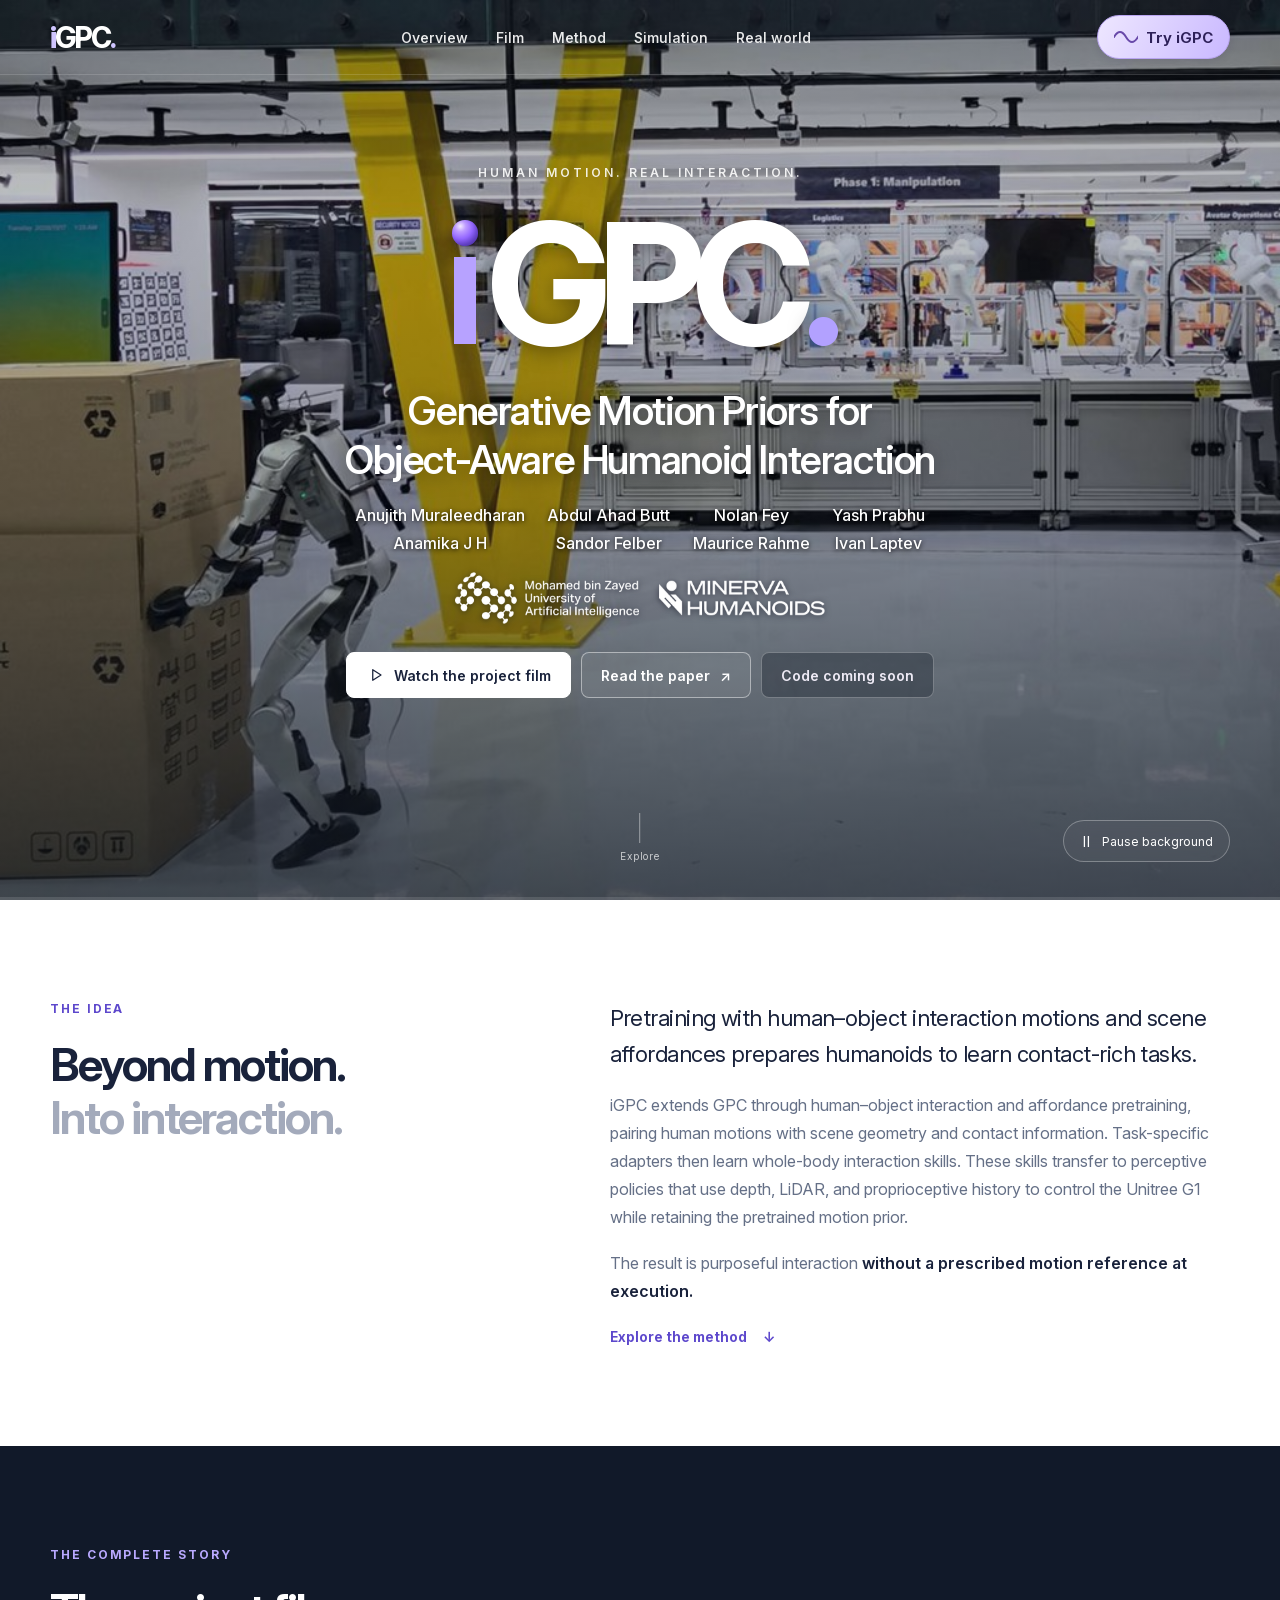
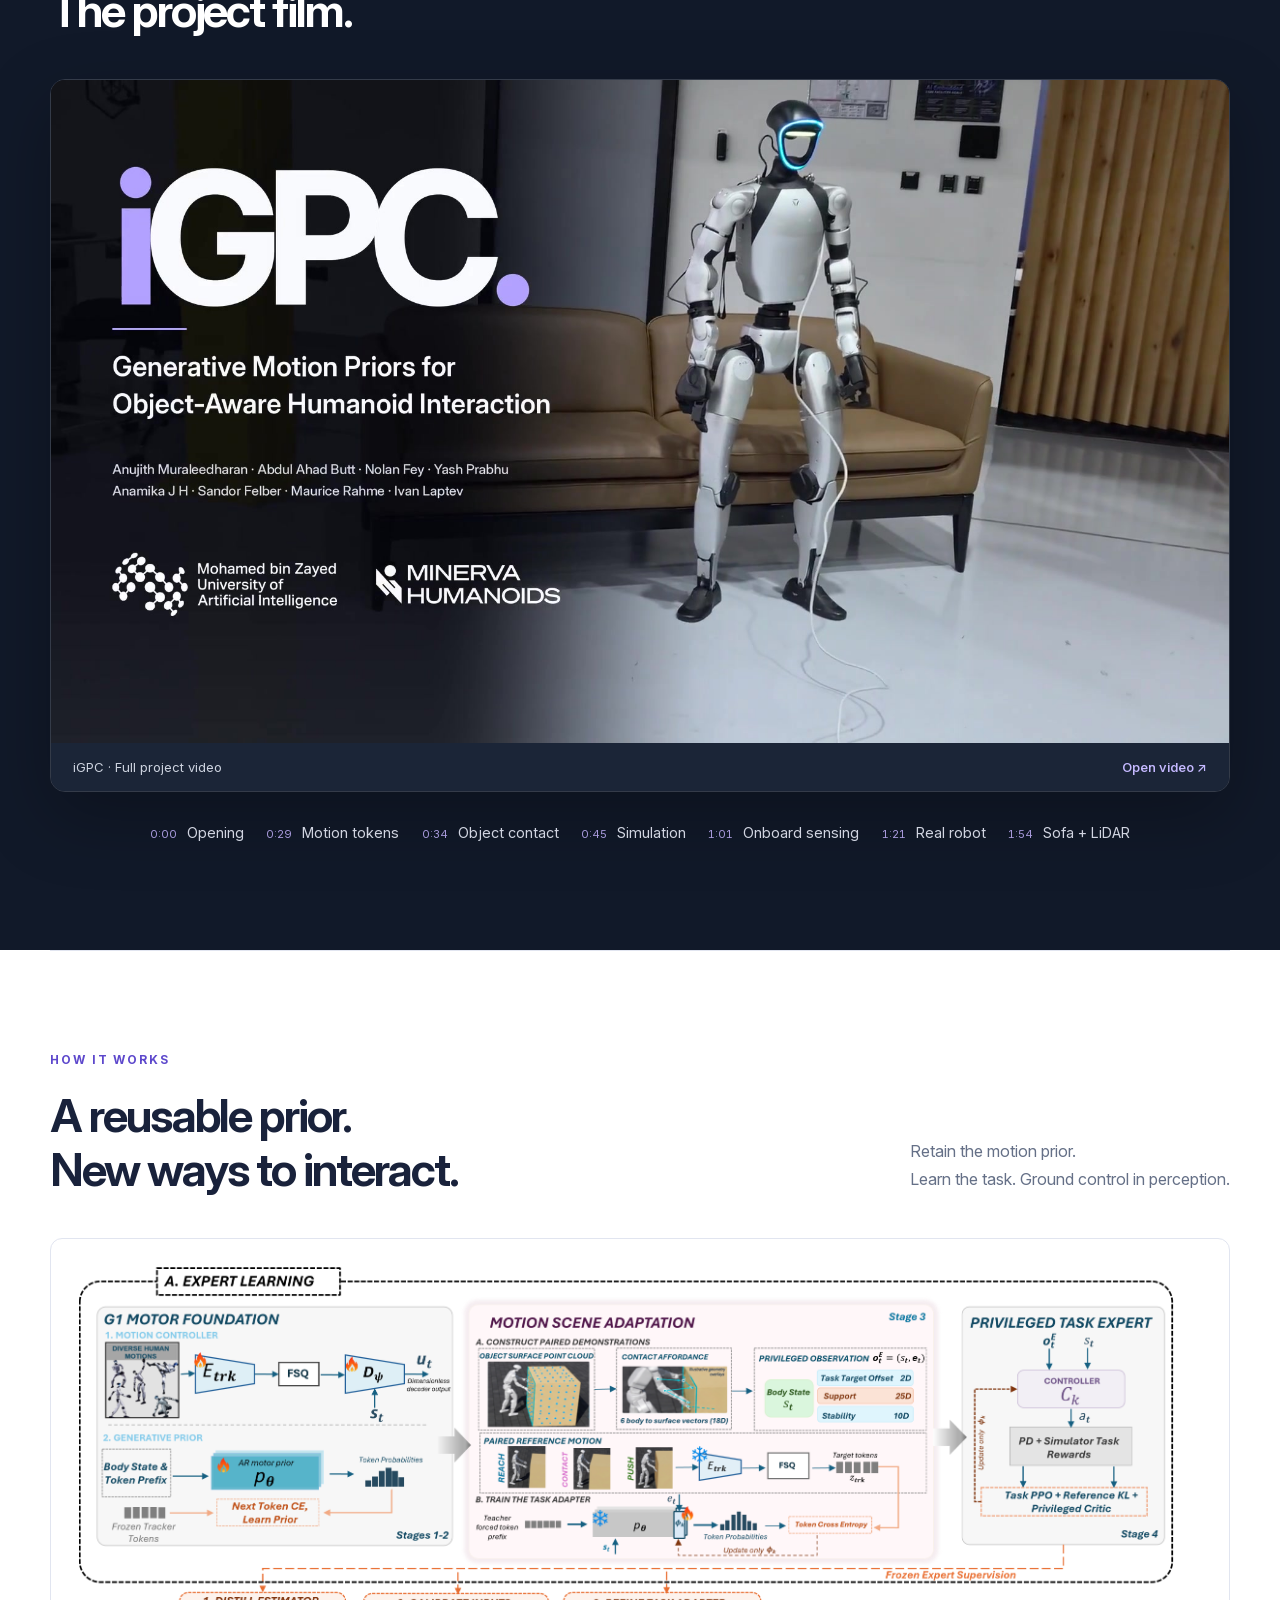
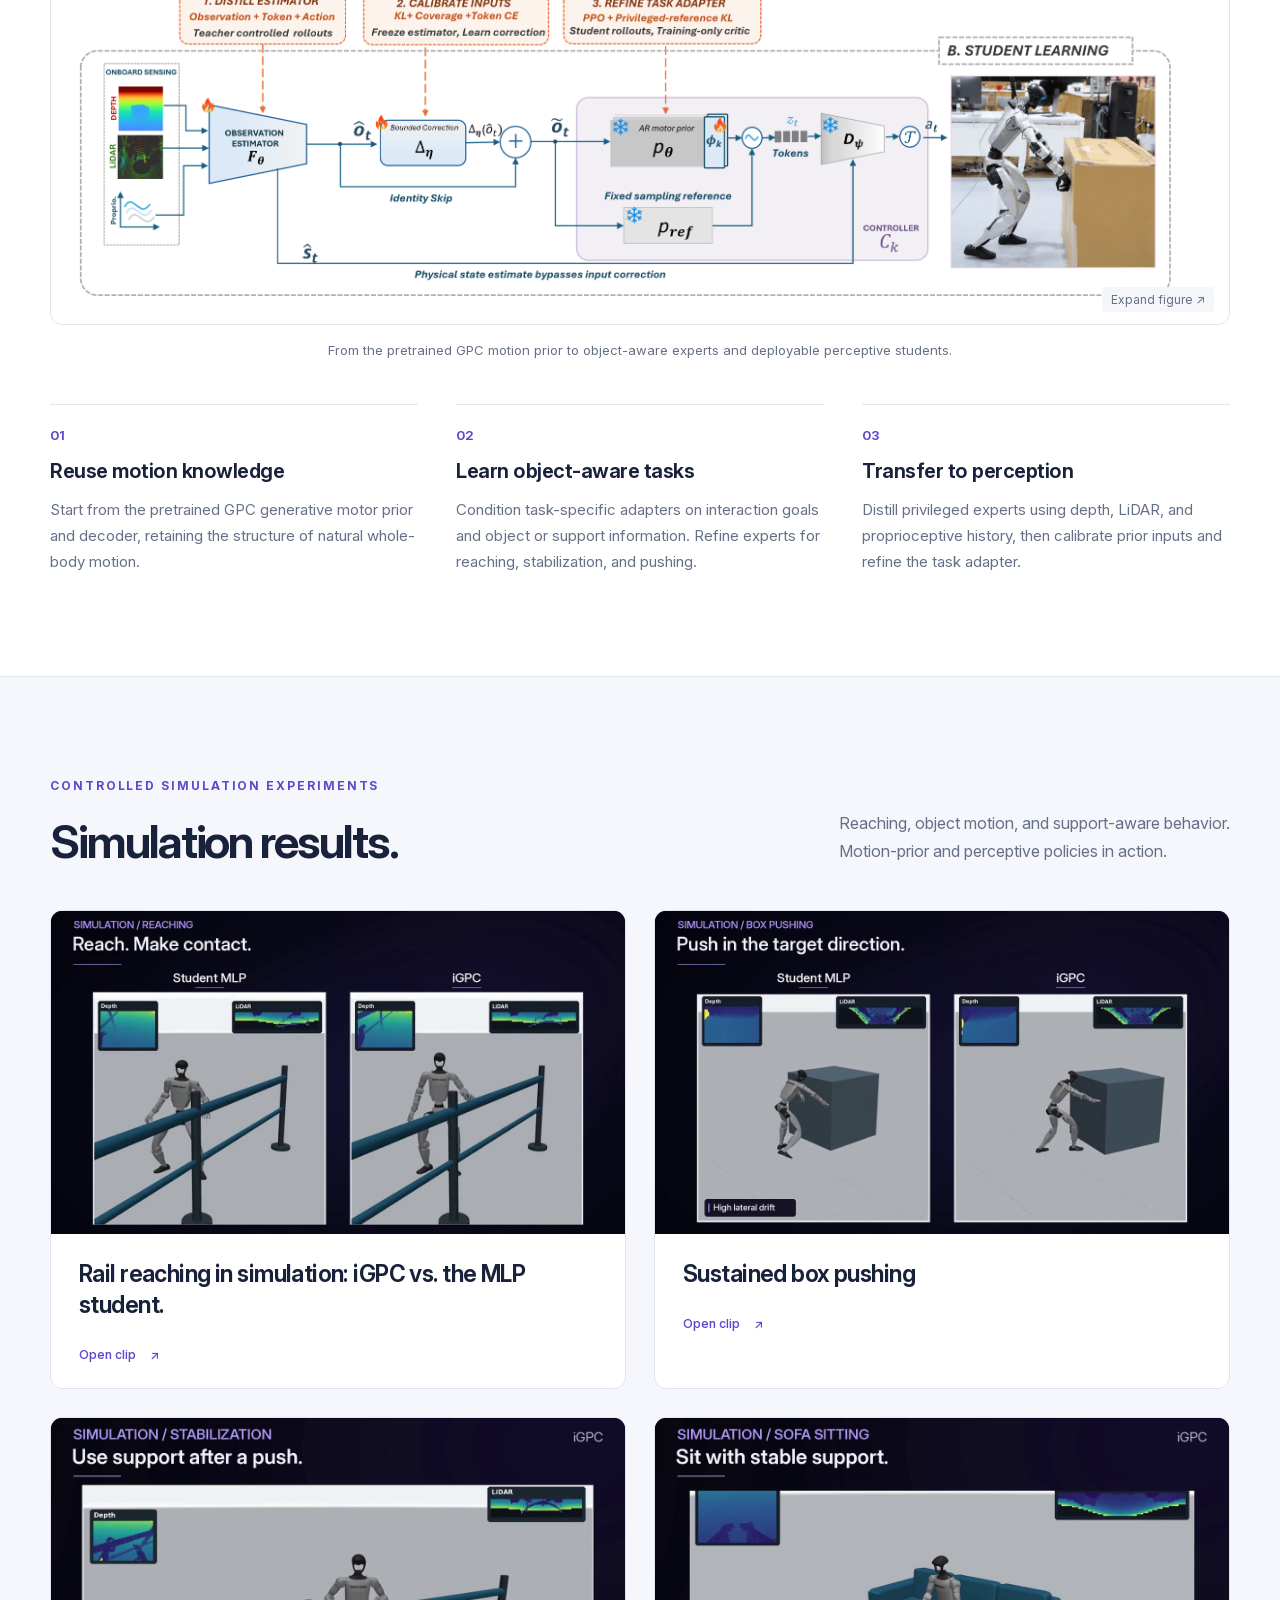
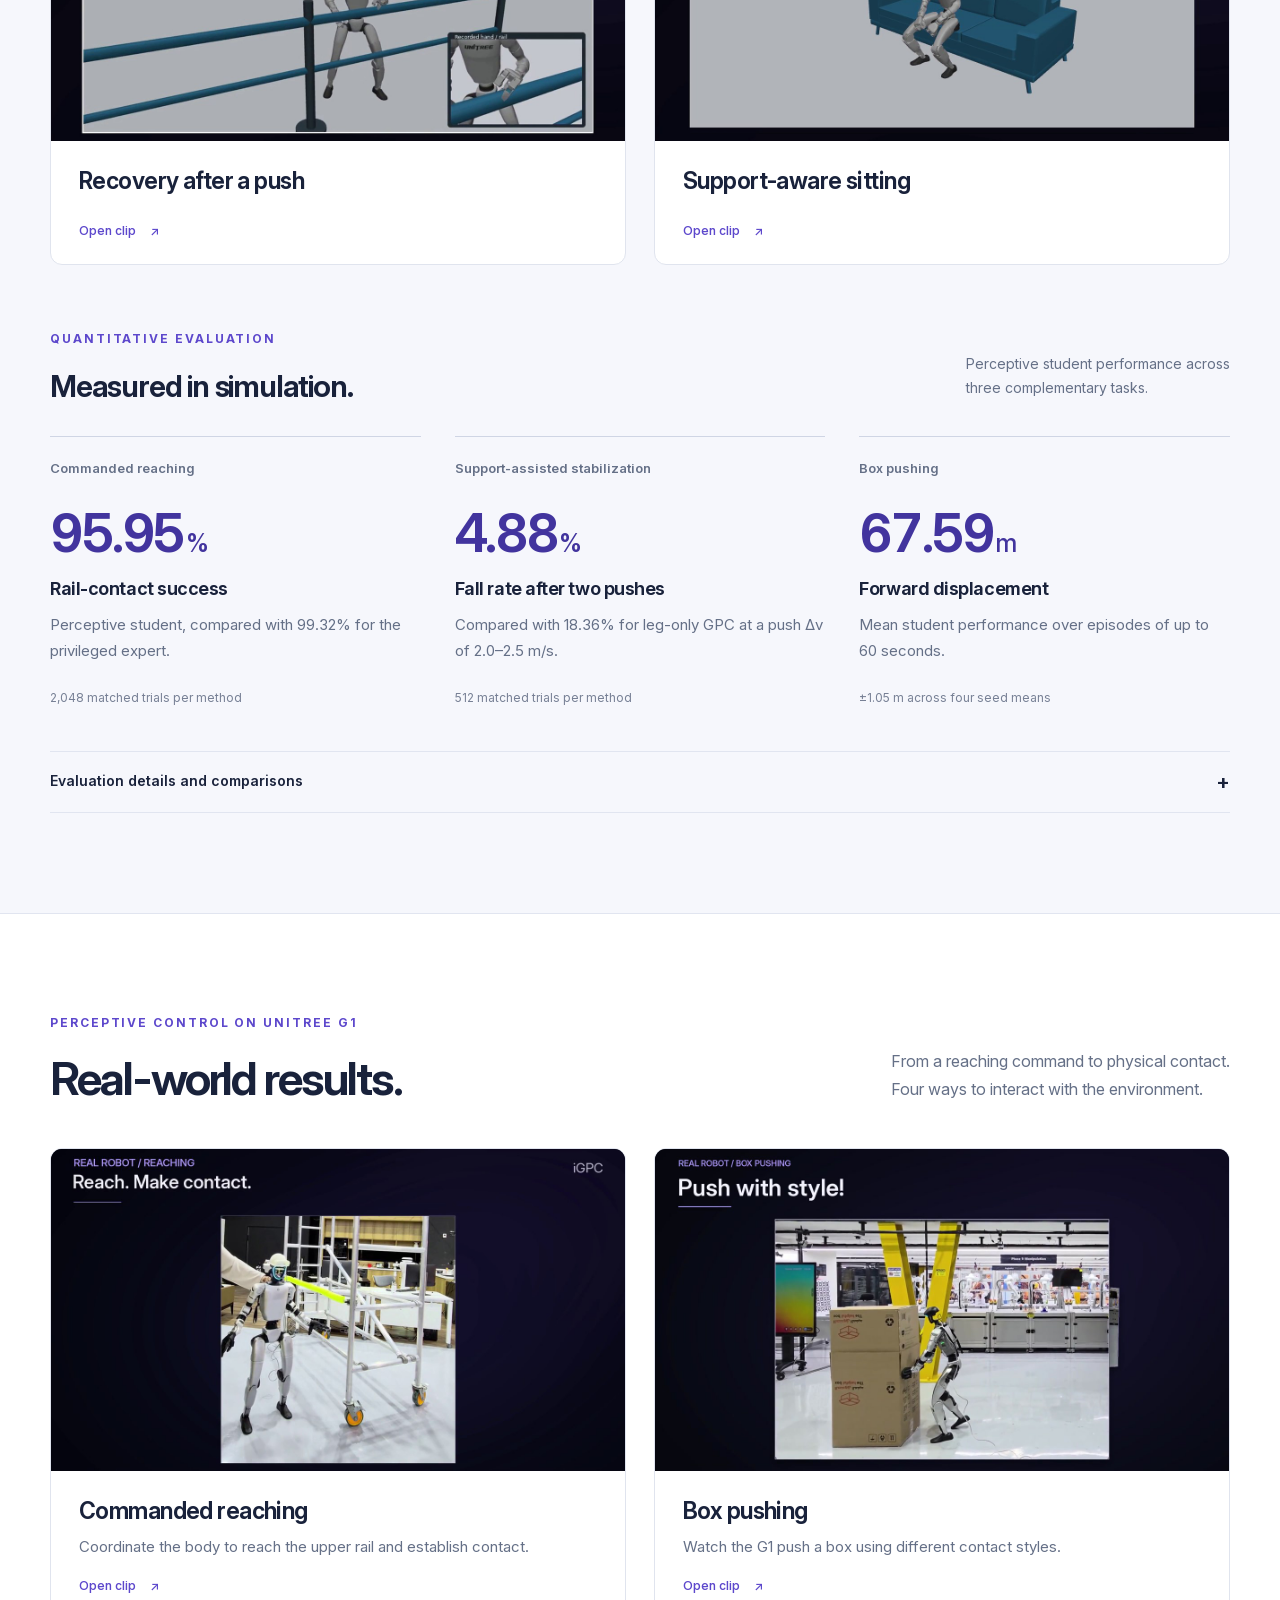
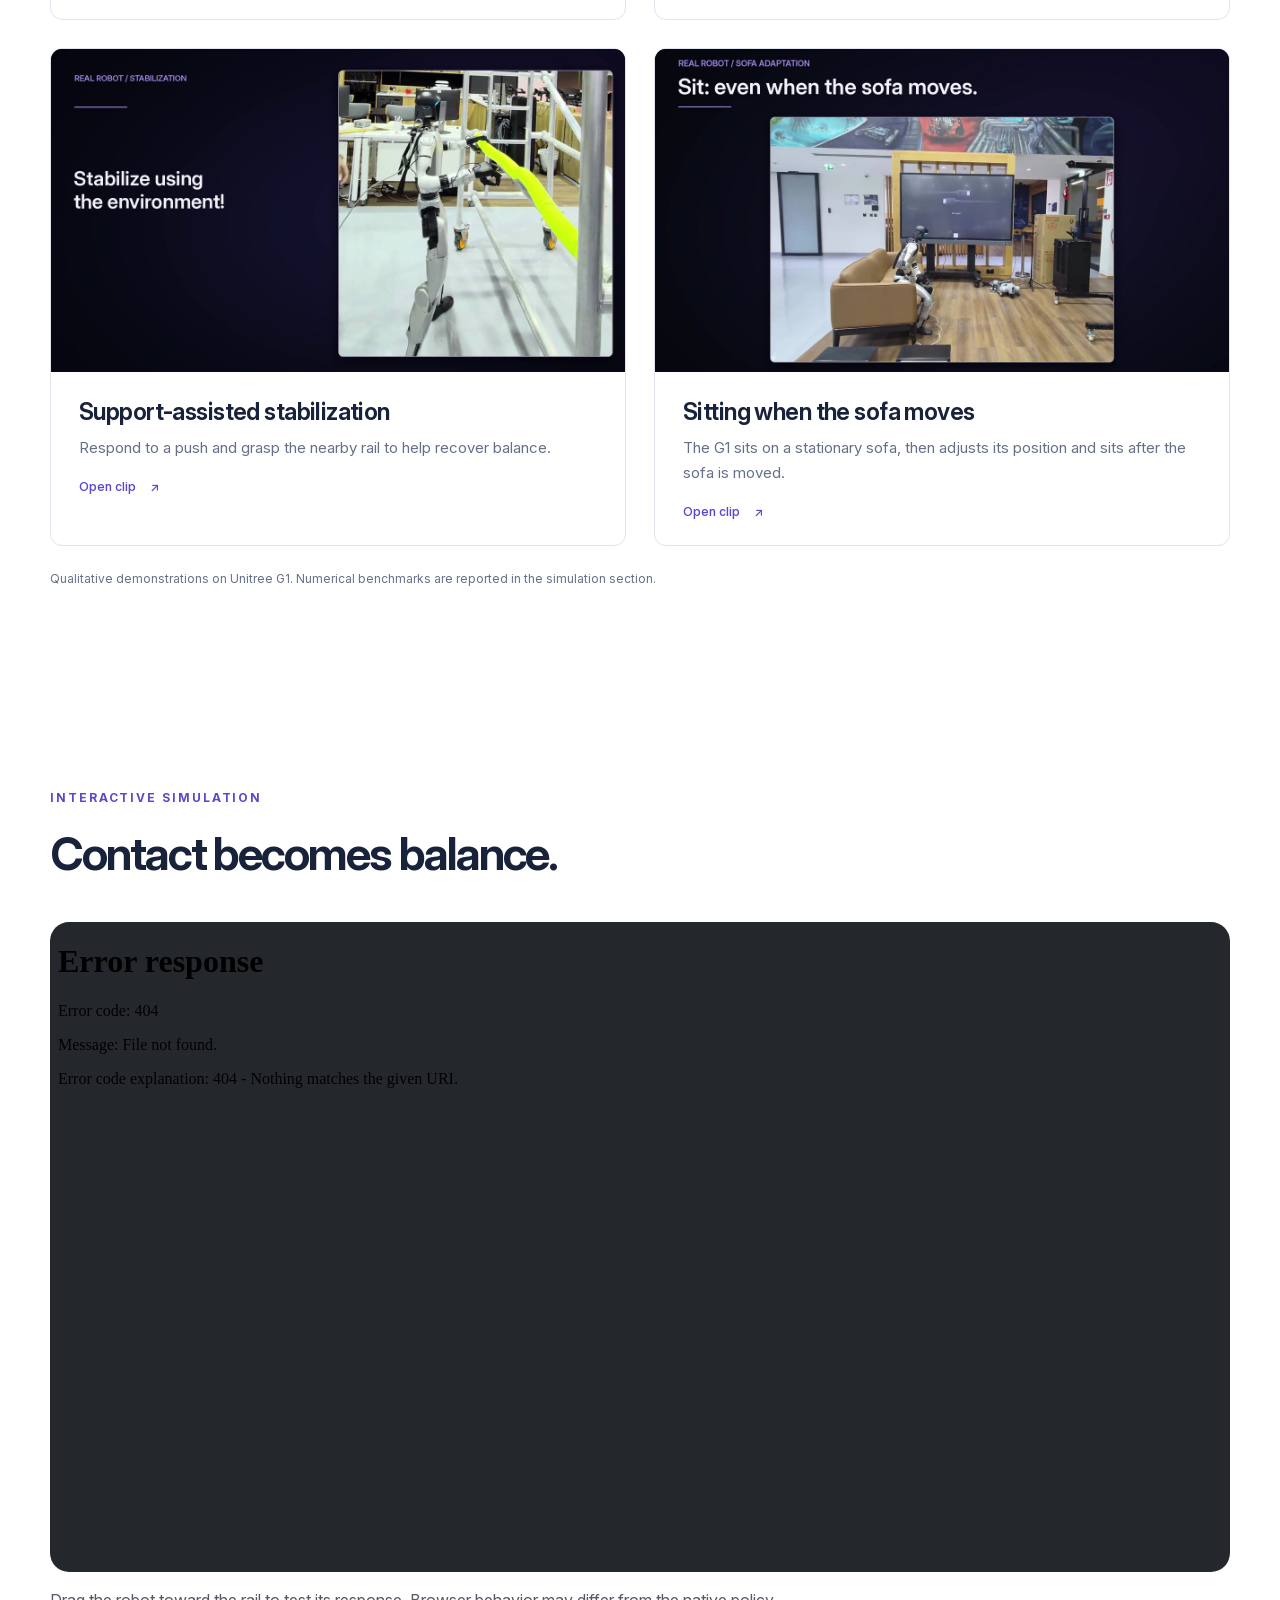
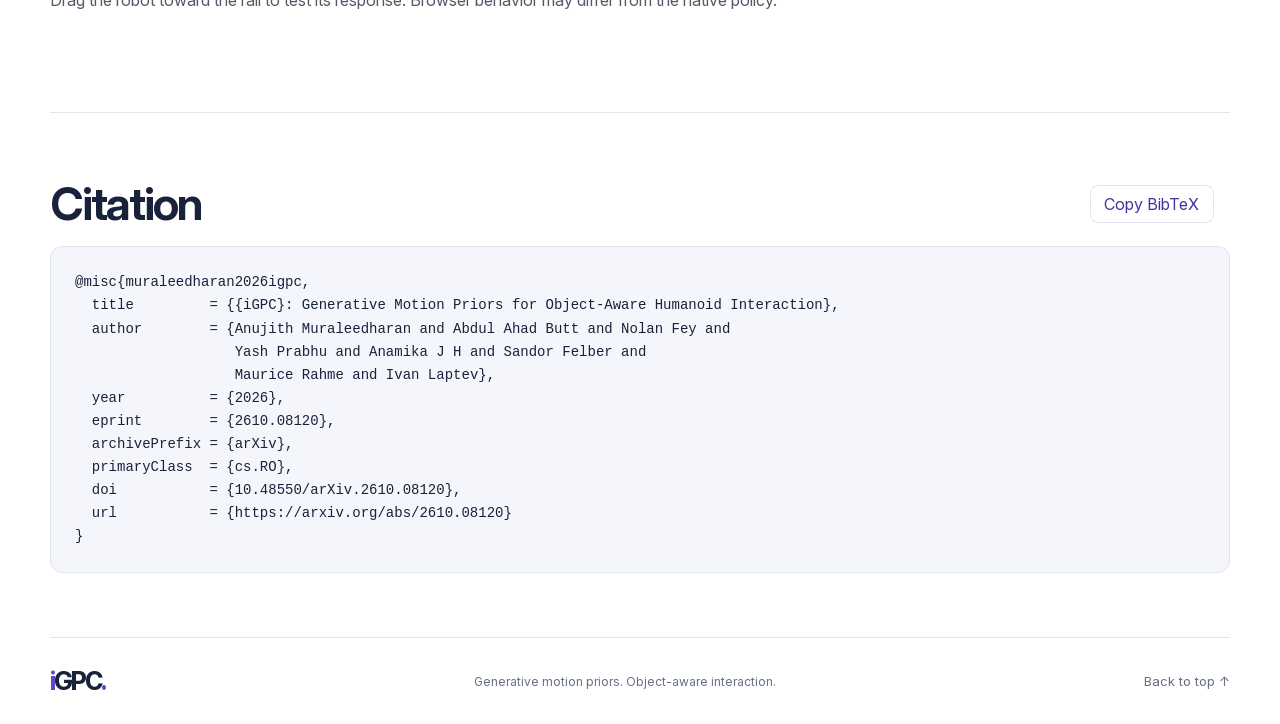
==== commit 0b7b5ff3: "Restore the original simulation results introduction" ====
--- a/index.html
+++ b/index.html
@@ -96,7 +96,7 @@
     </section>
 
     <section class="simulation-section" id="simulation" aria-labelledby="sim-title"><div class="wrap section">
-      <div class="section-heading reveal"><div><p class="eyebrow">CONTROLLED SIMULATION EXPERIMENTS</p><h2 id="sim-title">Simulation results.</h2></div><p>Reaching, box pushing, and reactive stabilization.<br>Perceptive whole-body interaction on the Unitree G1.</p></div>
+      <div class="section-heading reveal"><div><p class="eyebrow">CONTROLLED SIMULATION EXPERIMENTS</p><h2 id="sim-title">Simulation results.</h2></div><p>Reaching, object motion, and support-aware behavior.<br>Motion-prior and perceptive policies in action.</p></div>
       <div class="demo-grid grid-two">
           <article class="demo-card reveal"><div class="demo-media"><video controls muted loop playsinline preload="none" poster="assets/films/sim-reaching.jpg" aria-label="Rail reaching in simulation: iGPC vs. the MLP student."><source src="assets/films/sim-reaching.mp4" type="video/mp4"></video><p class="video-error" hidden>Video could not load. <a href="assets/films/sim-reaching.mp4" target="_blank" rel="noopener">Open the clip ↗</a></p></div><div class="demo-copy"><h3>Rail reaching in simulation: iGPC vs. the MLP student.</h3><a class="clip-link" href="assets/films/sim-reaching.mp4" target="_blank" rel="noopener">Open clip <span aria-hidden="true">↗</span></a></div></article>
           <article class="demo-card reveal"><div class="demo-media"><video controls muted loop playsinline preload="none" poster="assets/films/sim-pushing.jpg" aria-label="Simulation box-pushing comparison"><source src="assets/films/sim-pushing.mp4" type="video/mp4"></video><p class="video-error" hidden>Video could not load. <a href="assets/films/sim-pushing.mp4" target="_blank" rel="noopener">Open the clip ↗</a></p></div><div class="demo-copy"><h3>Sustained box pushing</h3><a class="clip-link" href="assets/films/sim-pushing.mp4" target="_blank" rel="noopener">Open clip <span aria-hidden="true">↗</span></a></div></article>
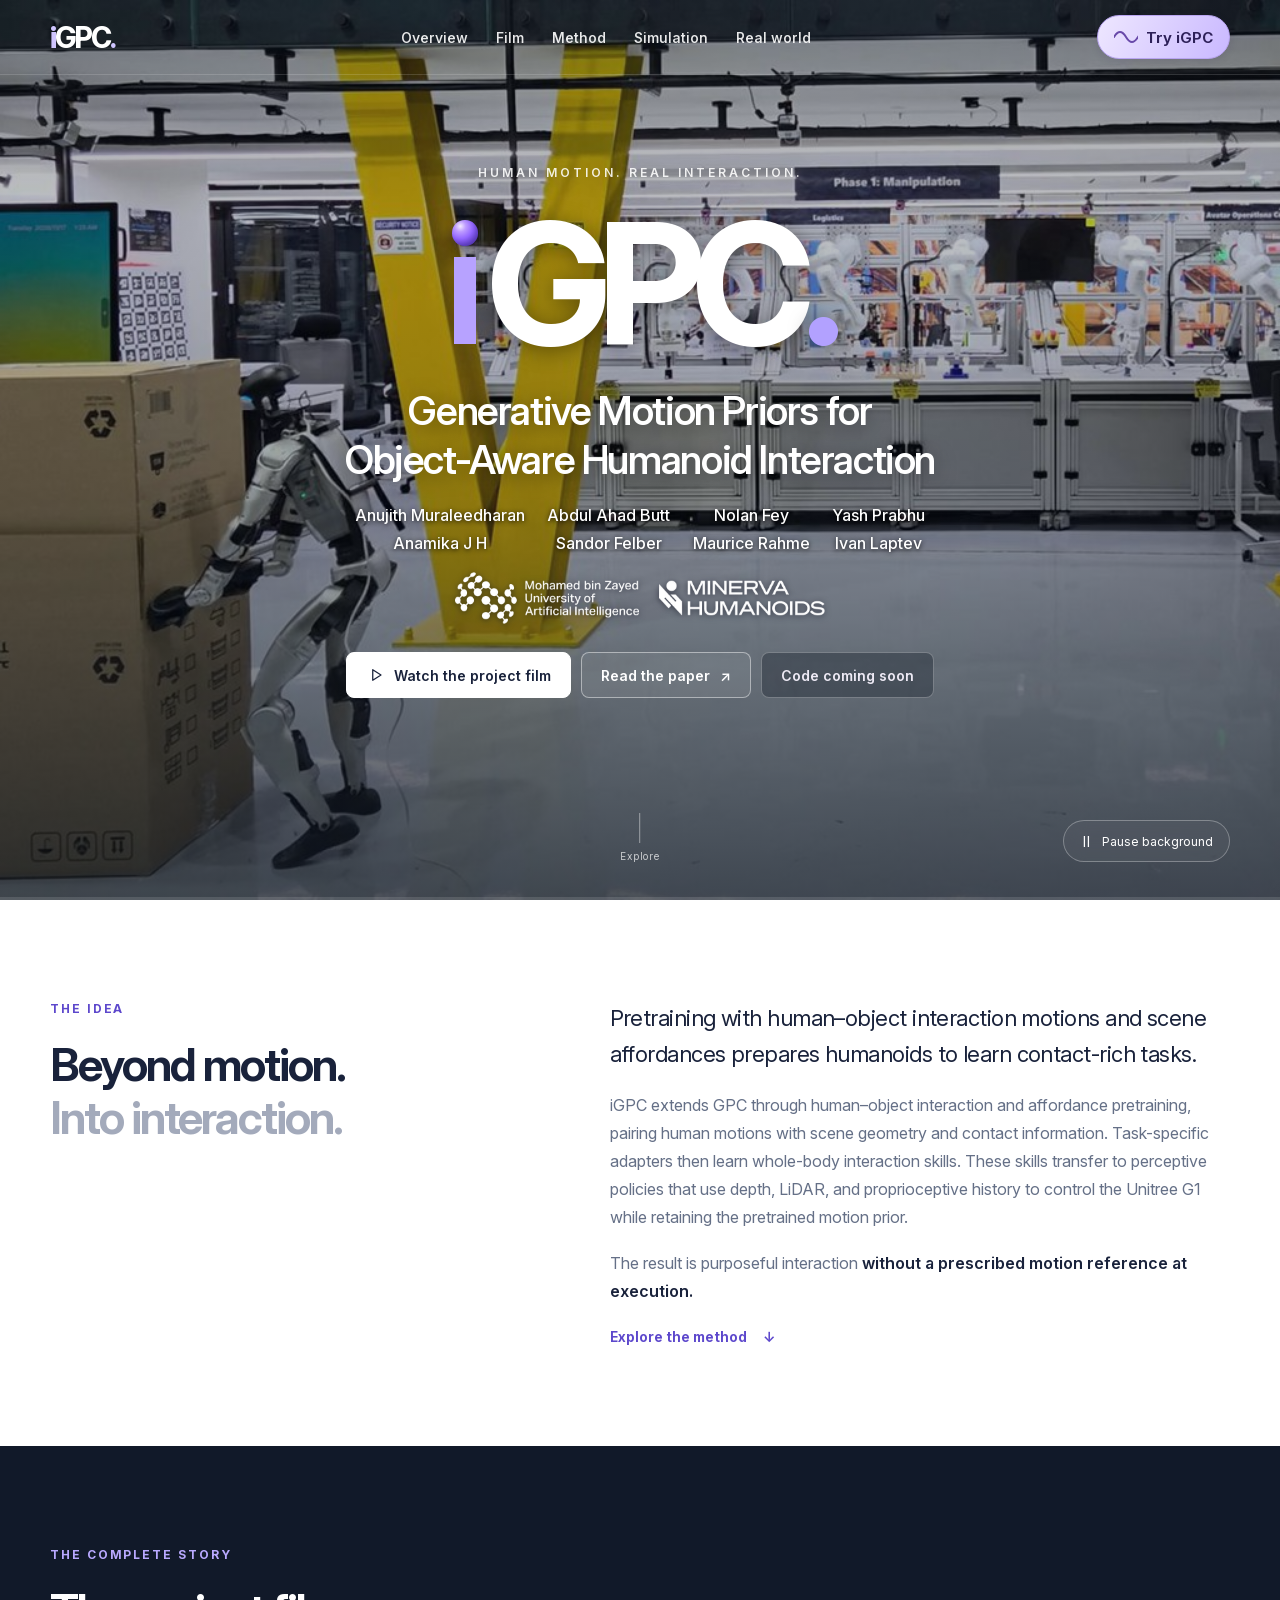
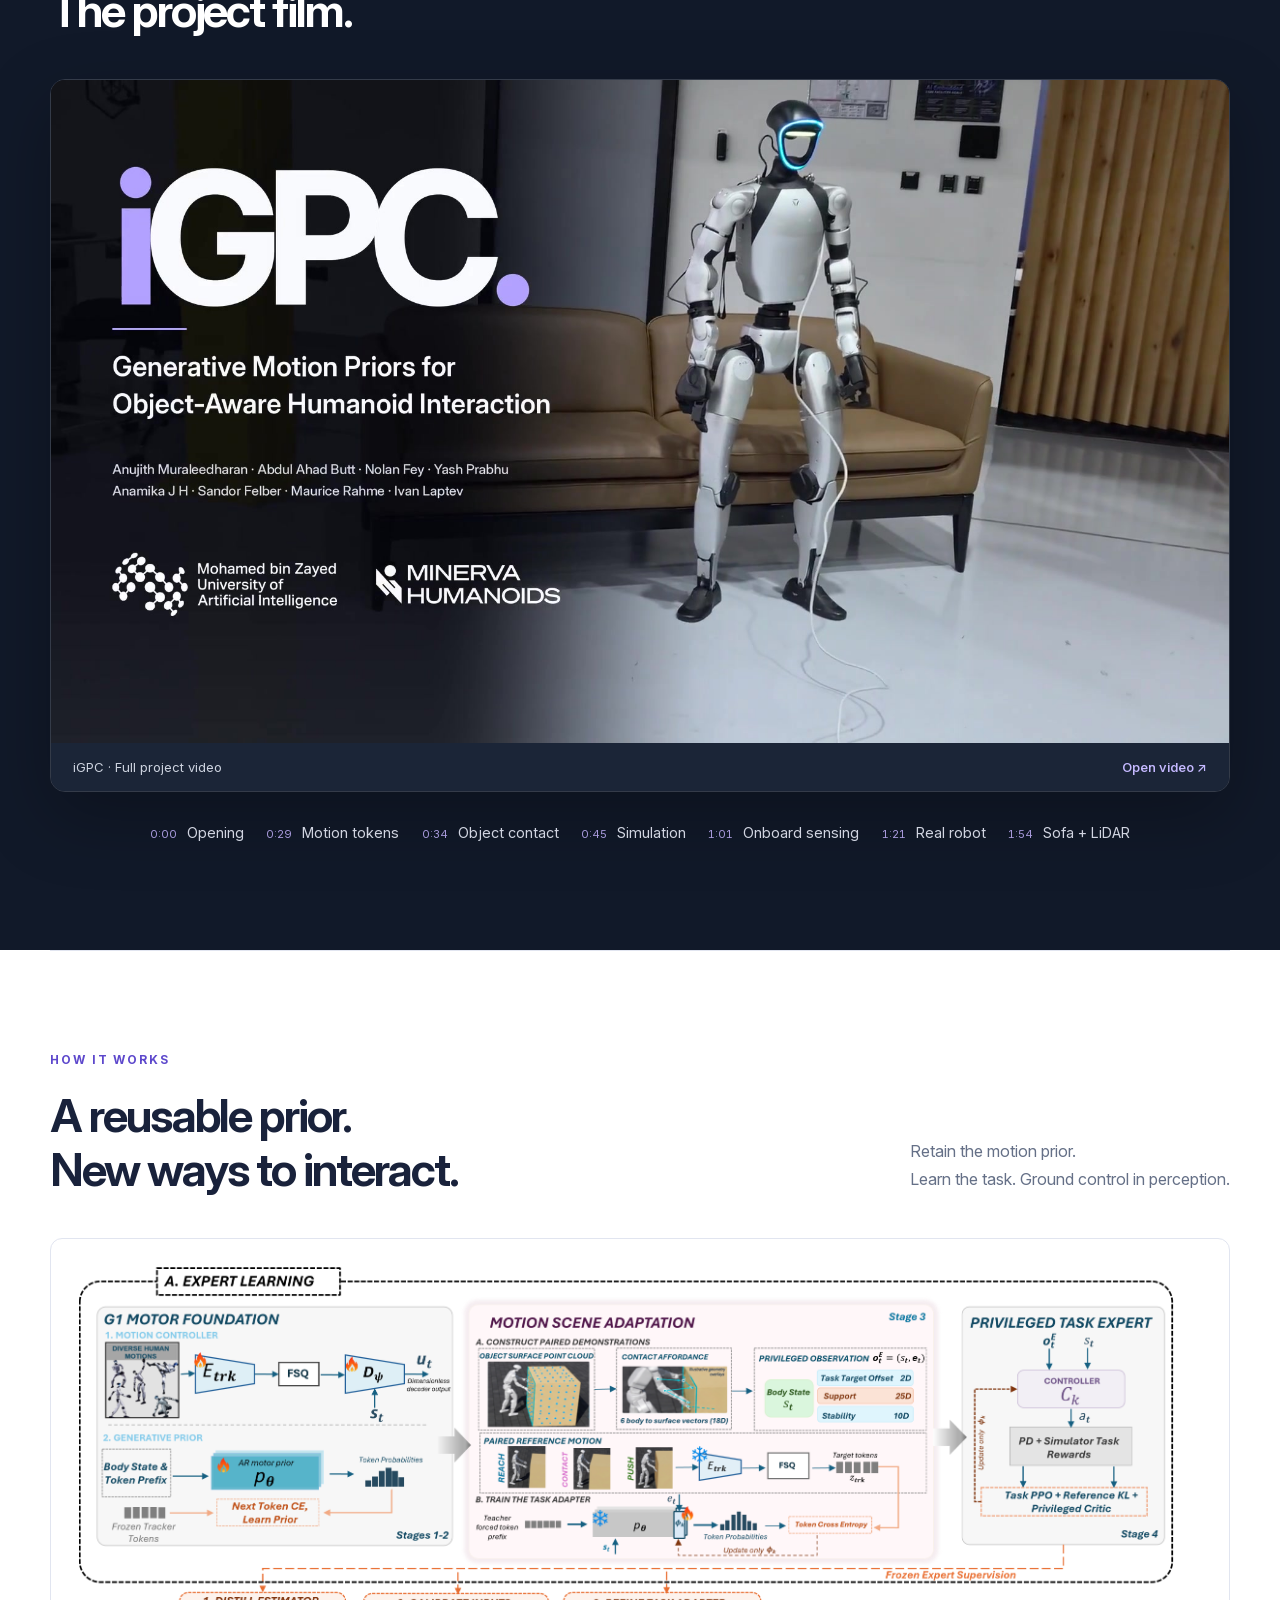
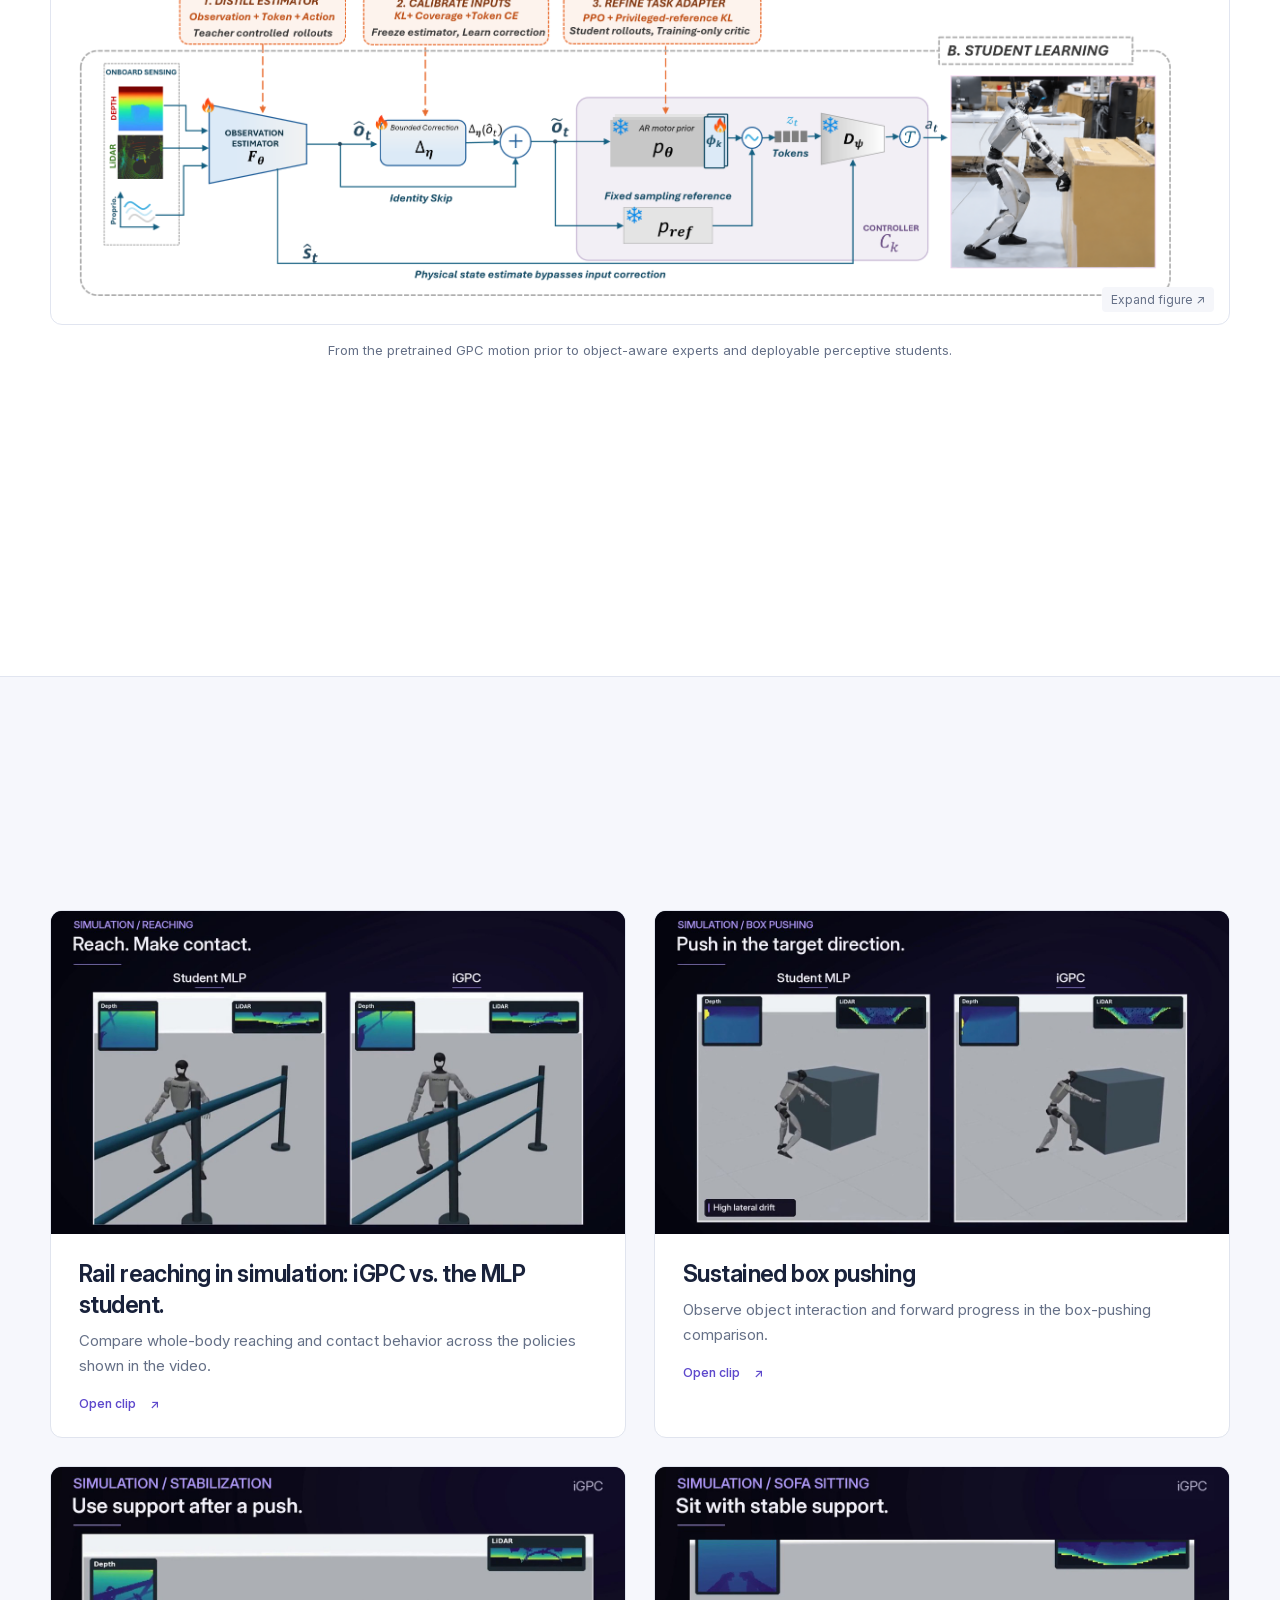
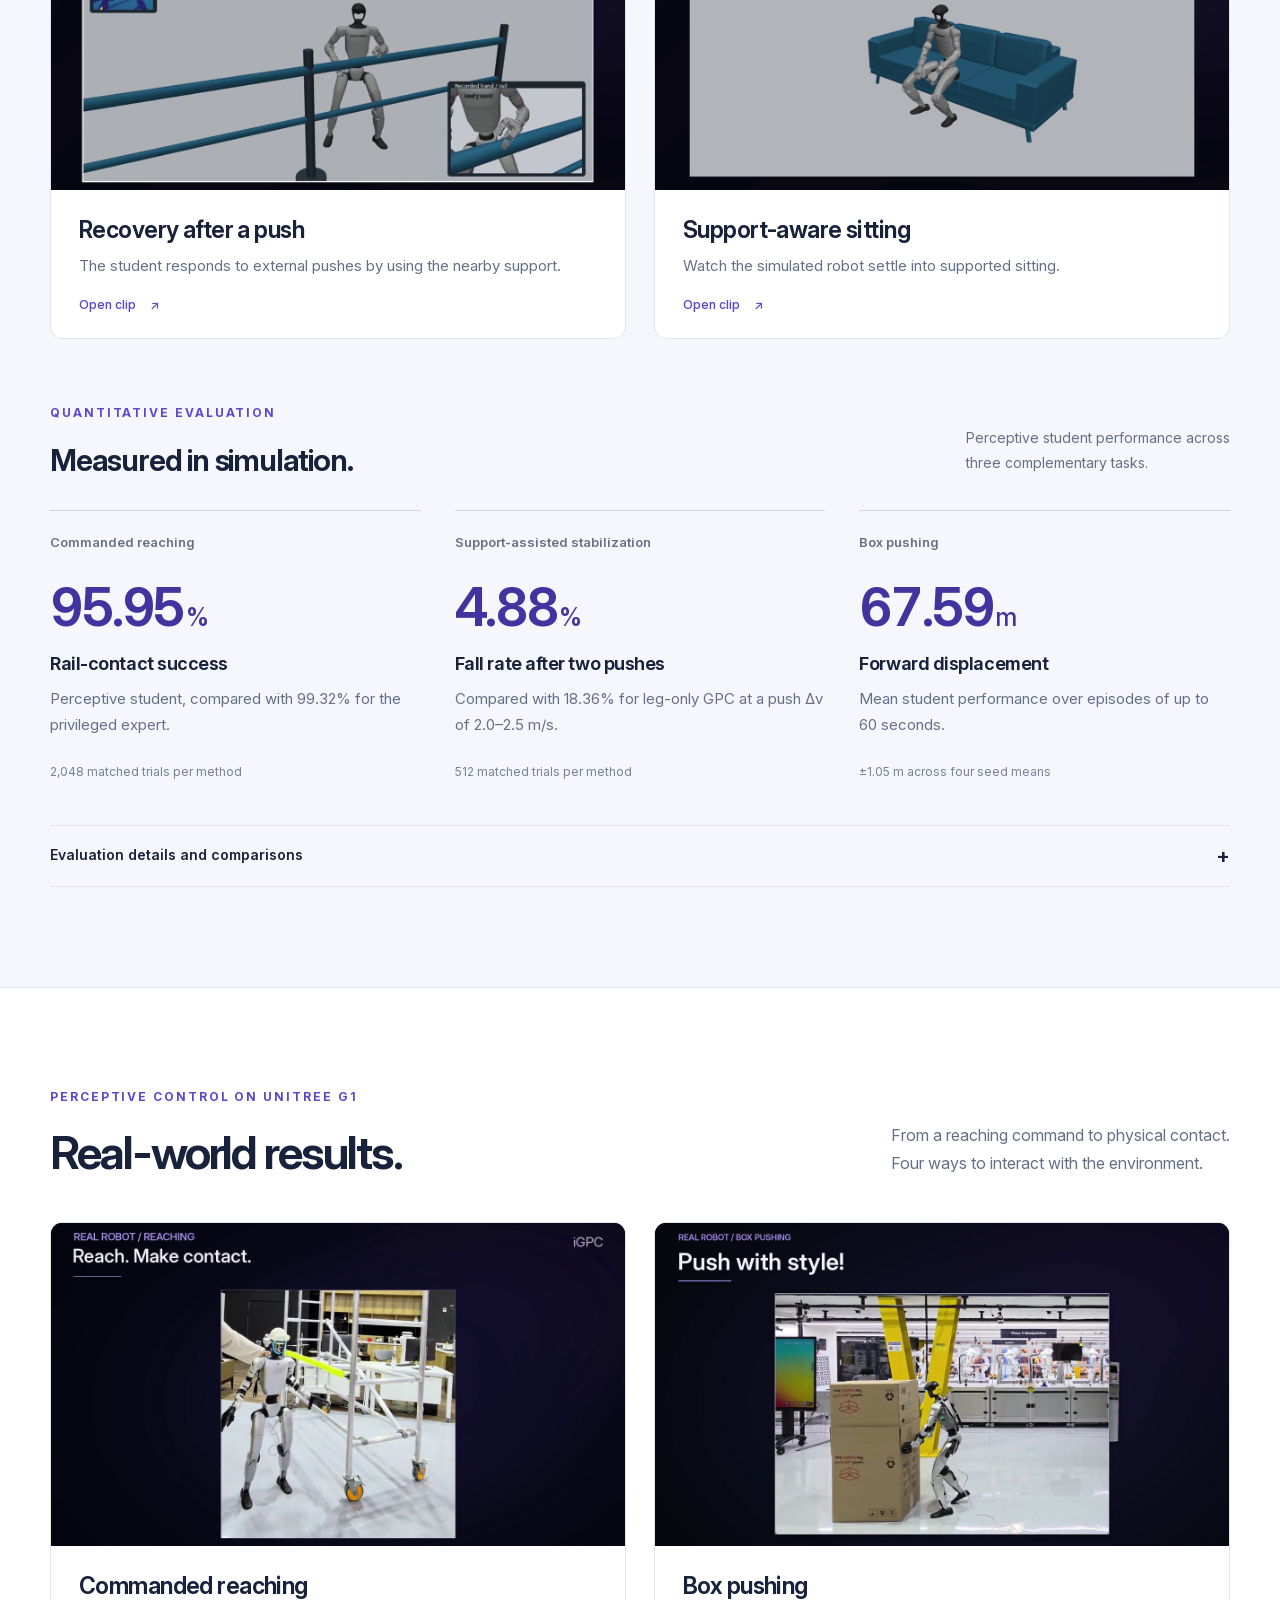
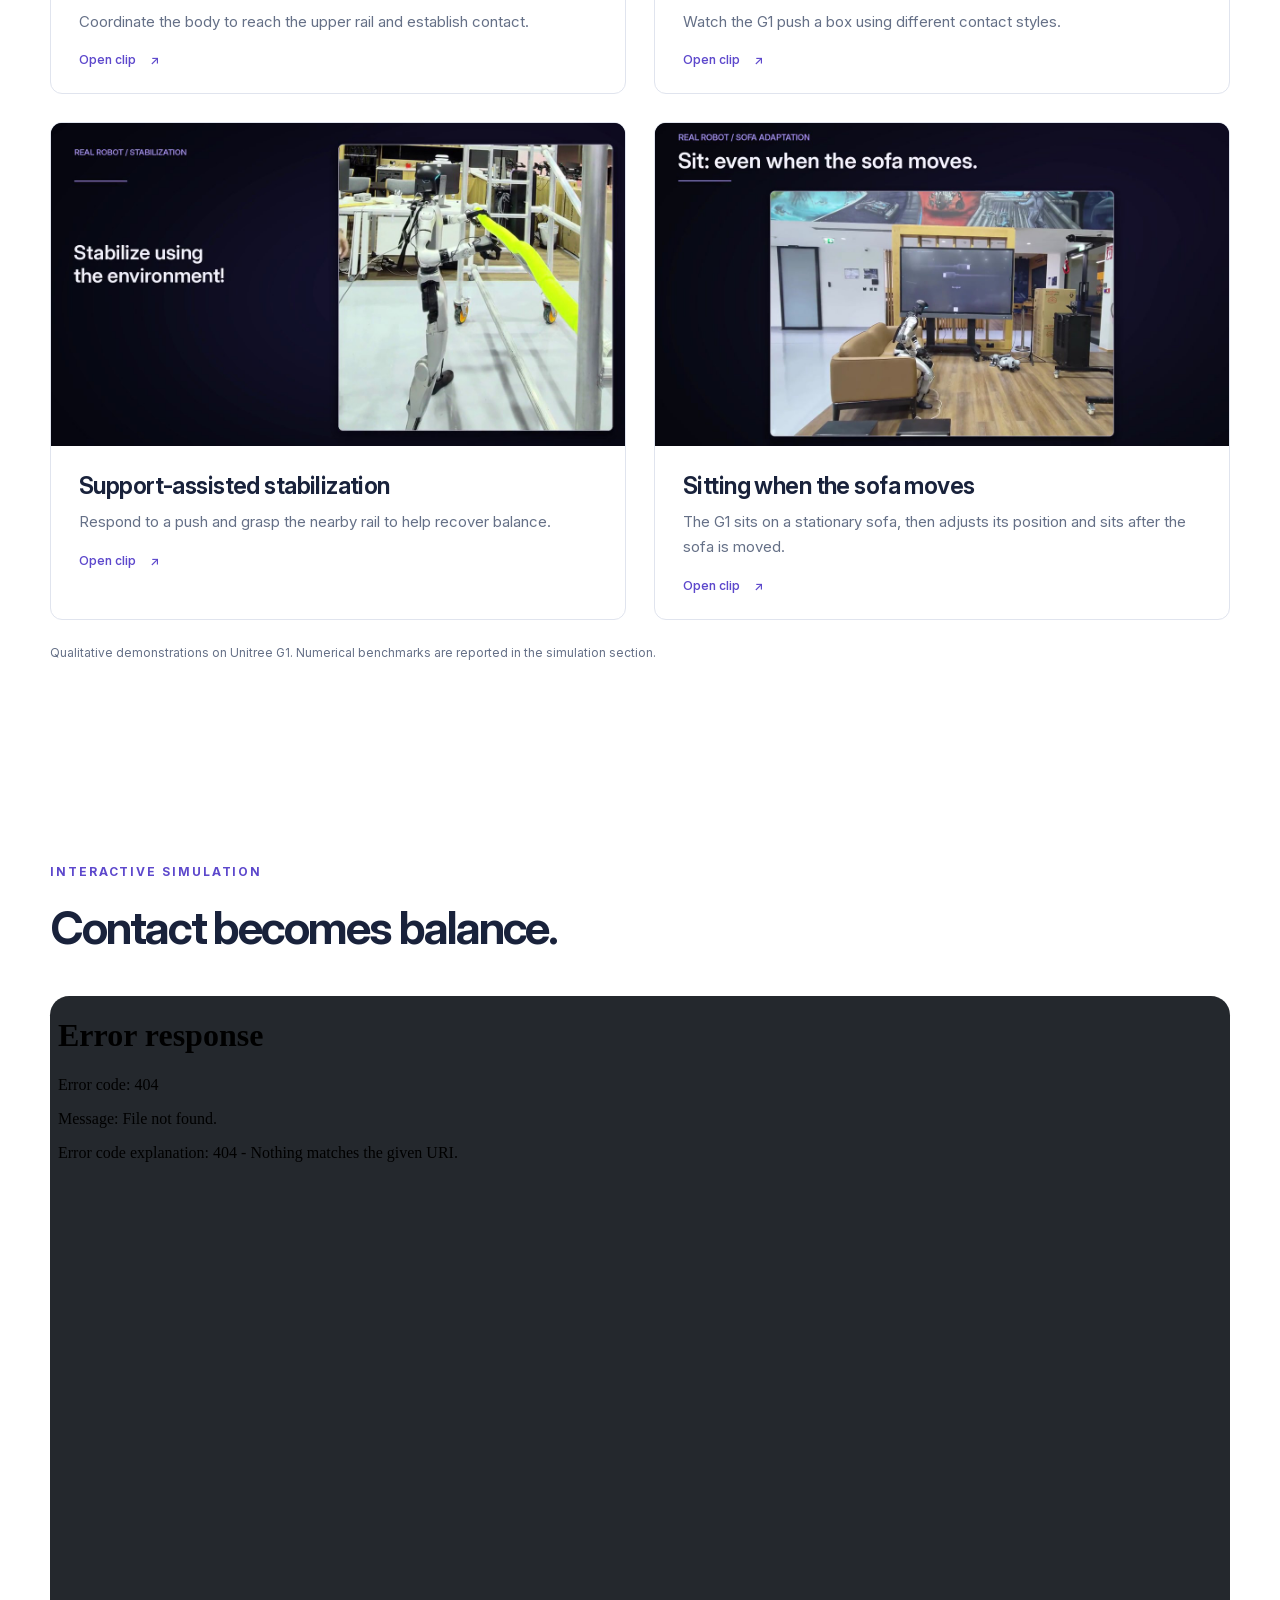
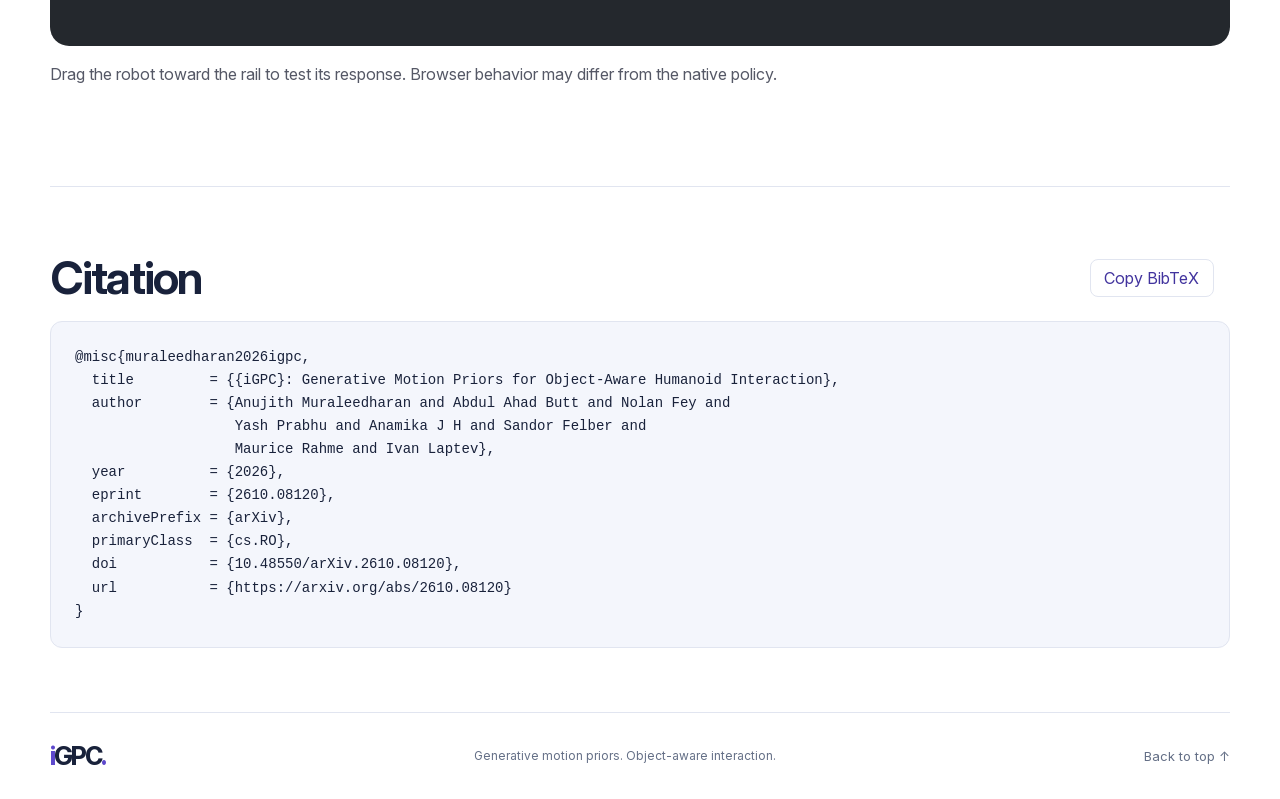
==== commit 8567f620: "Restore the four original simulation video descriptions" ====
--- a/index.html
+++ b/index.html
@@ -98,10 +98,10 @@
     <section class="simulation-section" id="simulation" aria-labelledby="sim-title"><div class="wrap section">
       <div class="section-heading reveal"><div><p class="eyebrow">CONTROLLED SIMULATION EXPERIMENTS</p><h2 id="sim-title">Simulation results.</h2></div><p>Reaching, object motion, and support-aware behavior.<br>Motion-prior and perceptive policies in action.</p></div>
       <div class="demo-grid grid-two">
-          <article class="demo-card reveal"><div class="demo-media"><video controls muted loop playsinline preload="none" poster="assets/films/sim-reaching.jpg" aria-label="Rail reaching in simulation: iGPC vs. the MLP student."><source src="assets/films/sim-reaching.mp4" type="video/mp4"></video><p class="video-error" hidden>Video could not load. <a href="assets/films/sim-reaching.mp4" target="_blank" rel="noopener">Open the clip ↗</a></p></div><div class="demo-copy"><h3>Rail reaching in simulation: iGPC vs. the MLP student.</h3><a class="clip-link" href="assets/films/sim-reaching.mp4" target="_blank" rel="noopener">Open clip <span aria-hidden="true">↗</span></a></div></article>
-          <article class="demo-card reveal"><div class="demo-media"><video controls muted loop playsinline preload="none" poster="assets/films/sim-pushing.jpg" aria-label="Simulation box-pushing comparison"><source src="assets/films/sim-pushing.mp4" type="video/mp4"></video><p class="video-error" hidden>Video could not load. <a href="assets/films/sim-pushing.mp4" target="_blank" rel="noopener">Open the clip ↗</a></p></div><div class="demo-copy"><h3>Sustained box pushing</h3><a class="clip-link" href="assets/films/sim-pushing.mp4" target="_blank" rel="noopener">Open clip <span aria-hidden="true">↗</span></a></div></article>
-          <article class="demo-card reveal"><div class="demo-media"><video controls muted loop playsinline preload="none" poster="assets/films/sim-stabilization.jpg" aria-label="Simulation support-assisted stabilization"><source src="assets/films/sim-stabilization.mp4" type="video/mp4"></video><p class="video-error" hidden>Video could not load. <a href="assets/films/sim-stabilization.mp4" target="_blank" rel="noopener">Open the clip ↗</a></p></div><div class="demo-copy"><h3>Recovery after a push</h3><a class="clip-link" href="assets/films/sim-stabilization.mp4" target="_blank" rel="noopener">Open clip <span aria-hidden="true">↗</span></a></div></article>
-          <article class="demo-card reveal"><div class="demo-media"><video controls muted loop playsinline preload="none" poster="assets/films/sim-sitting.jpg" aria-label="Simulation sofa sitting demonstration"><source src="assets/films/sim-sitting.mp4" type="video/mp4"></video><p class="video-error" hidden>Video could not load. <a href="assets/films/sim-sitting.mp4" target="_blank" rel="noopener">Open the clip ↗</a></p></div><div class="demo-copy"><h3>Support-aware sitting</h3><a class="clip-link" href="assets/films/sim-sitting.mp4" target="_blank" rel="noopener">Open clip <span aria-hidden="true">↗</span></a></div></article>
+          <article class="demo-card reveal"><div class="demo-media"><video controls muted loop playsinline preload="none" poster="assets/films/sim-reaching.jpg" aria-label="Rail reaching in simulation: iGPC vs. the MLP student."><source src="assets/films/sim-reaching.mp4" type="video/mp4"></video><p class="video-error" hidden>Video could not load. <a href="assets/films/sim-reaching.mp4" target="_blank" rel="noopener">Open the clip ↗</a></p></div><div class="demo-copy"><h3>Rail reaching in simulation: iGPC vs. the MLP student.</h3><p>Compare whole-body reaching and contact behavior across the policies shown in the video.</p><a class="clip-link" href="assets/films/sim-reaching.mp4" target="_blank" rel="noopener">Open clip <span aria-hidden="true">↗</span></a></div></article>
+          <article class="demo-card reveal"><div class="demo-media"><video controls muted loop playsinline preload="none" poster="assets/films/sim-pushing.jpg" aria-label="Simulation box-pushing comparison"><source src="assets/films/sim-pushing.mp4" type="video/mp4"></video><p class="video-error" hidden>Video could not load. <a href="assets/films/sim-pushing.mp4" target="_blank" rel="noopener">Open the clip ↗</a></p></div><div class="demo-copy"><h3>Sustained box pushing</h3><p>Observe object interaction and forward progress in the box-pushing comparison.</p><a class="clip-link" href="assets/films/sim-pushing.mp4" target="_blank" rel="noopener">Open clip <span aria-hidden="true">↗</span></a></div></article>
+          <article class="demo-card reveal"><div class="demo-media"><video controls muted loop playsinline preload="none" poster="assets/films/sim-stabilization.jpg" aria-label="Simulation support-assisted stabilization"><source src="assets/films/sim-stabilization.mp4" type="video/mp4"></video><p class="video-error" hidden>Video could not load. <a href="assets/films/sim-stabilization.mp4" target="_blank" rel="noopener">Open the clip ↗</a></p></div><div class="demo-copy"><h3>Recovery after a push</h3><p>The student responds to external pushes by using the nearby support.</p><a class="clip-link" href="assets/films/sim-stabilization.mp4" target="_blank" rel="noopener">Open clip <span aria-hidden="true">↗</span></a></div></article>
+          <article class="demo-card reveal"><div class="demo-media"><video controls muted loop playsinline preload="none" poster="assets/films/sim-sitting.jpg" aria-label="Simulation sofa sitting demonstration"><source src="assets/films/sim-sitting.mp4" type="video/mp4"></video><p class="video-error" hidden>Video could not load. <a href="assets/films/sim-sitting.mp4" target="_blank" rel="noopener">Open the clip ↗</a></p></div><div class="demo-copy"><h3>Support-aware sitting</h3><p>Watch the simulated robot settle into supported sitting.</p><a class="clip-link" href="assets/films/sim-sitting.mp4" target="_blank" rel="noopener">Open clip <span aria-hidden="true">↗</span></a></div></article>
       </div>
     <div class="evaluation-inline" id="evaluation" aria-labelledby="evaluation-title">
       <div class="quantitative-results">
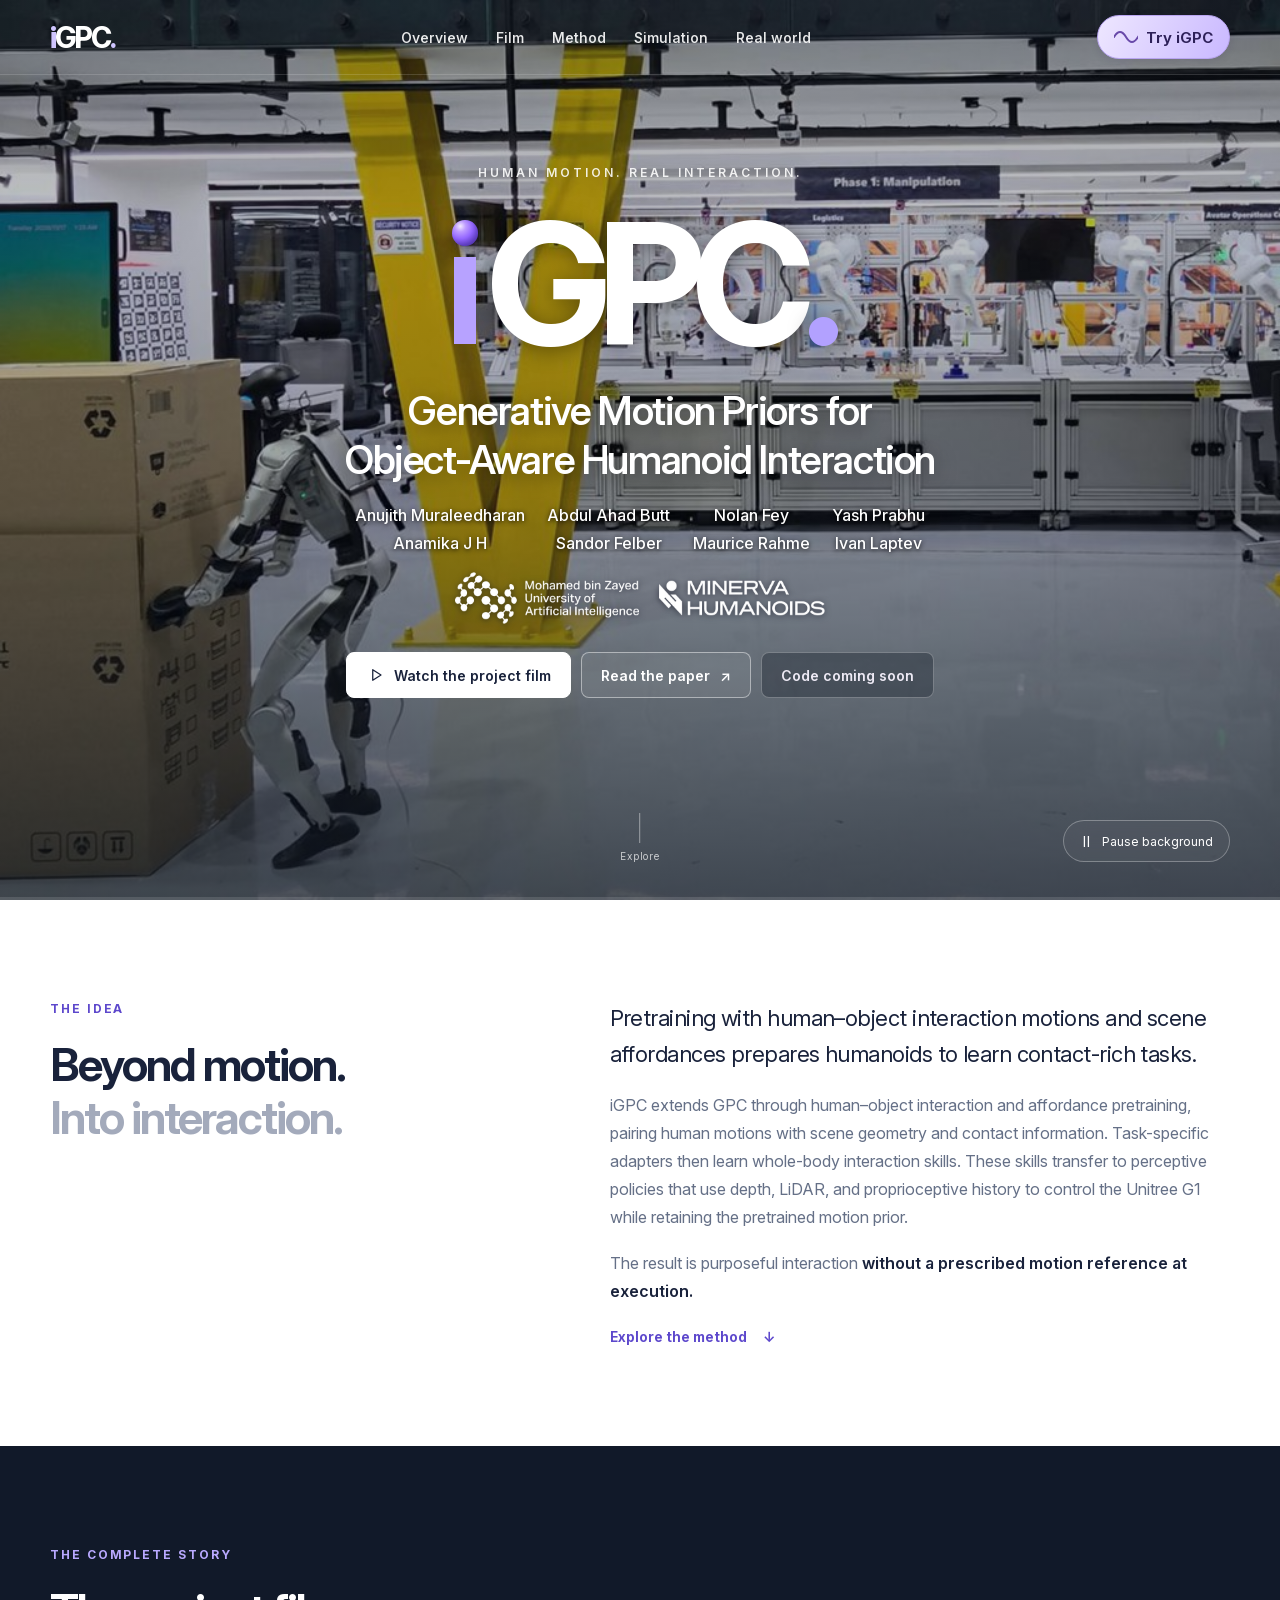
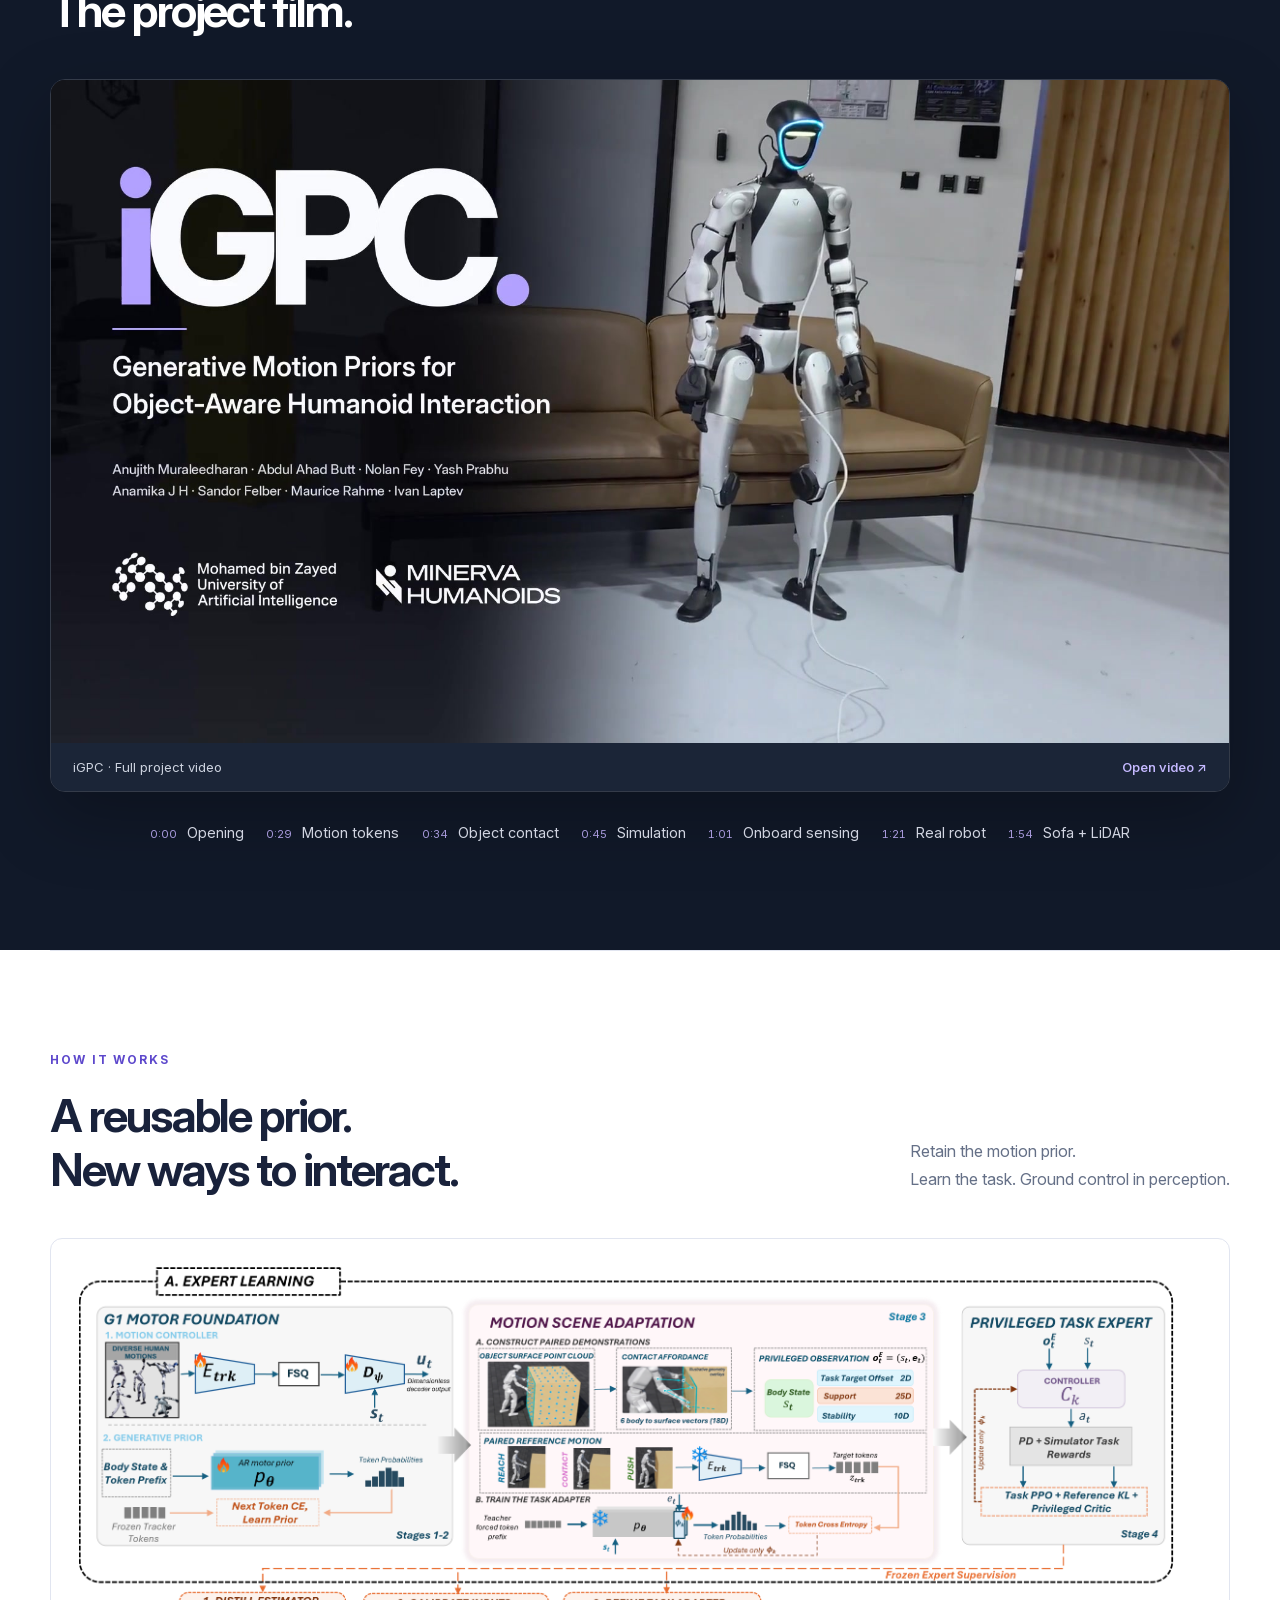
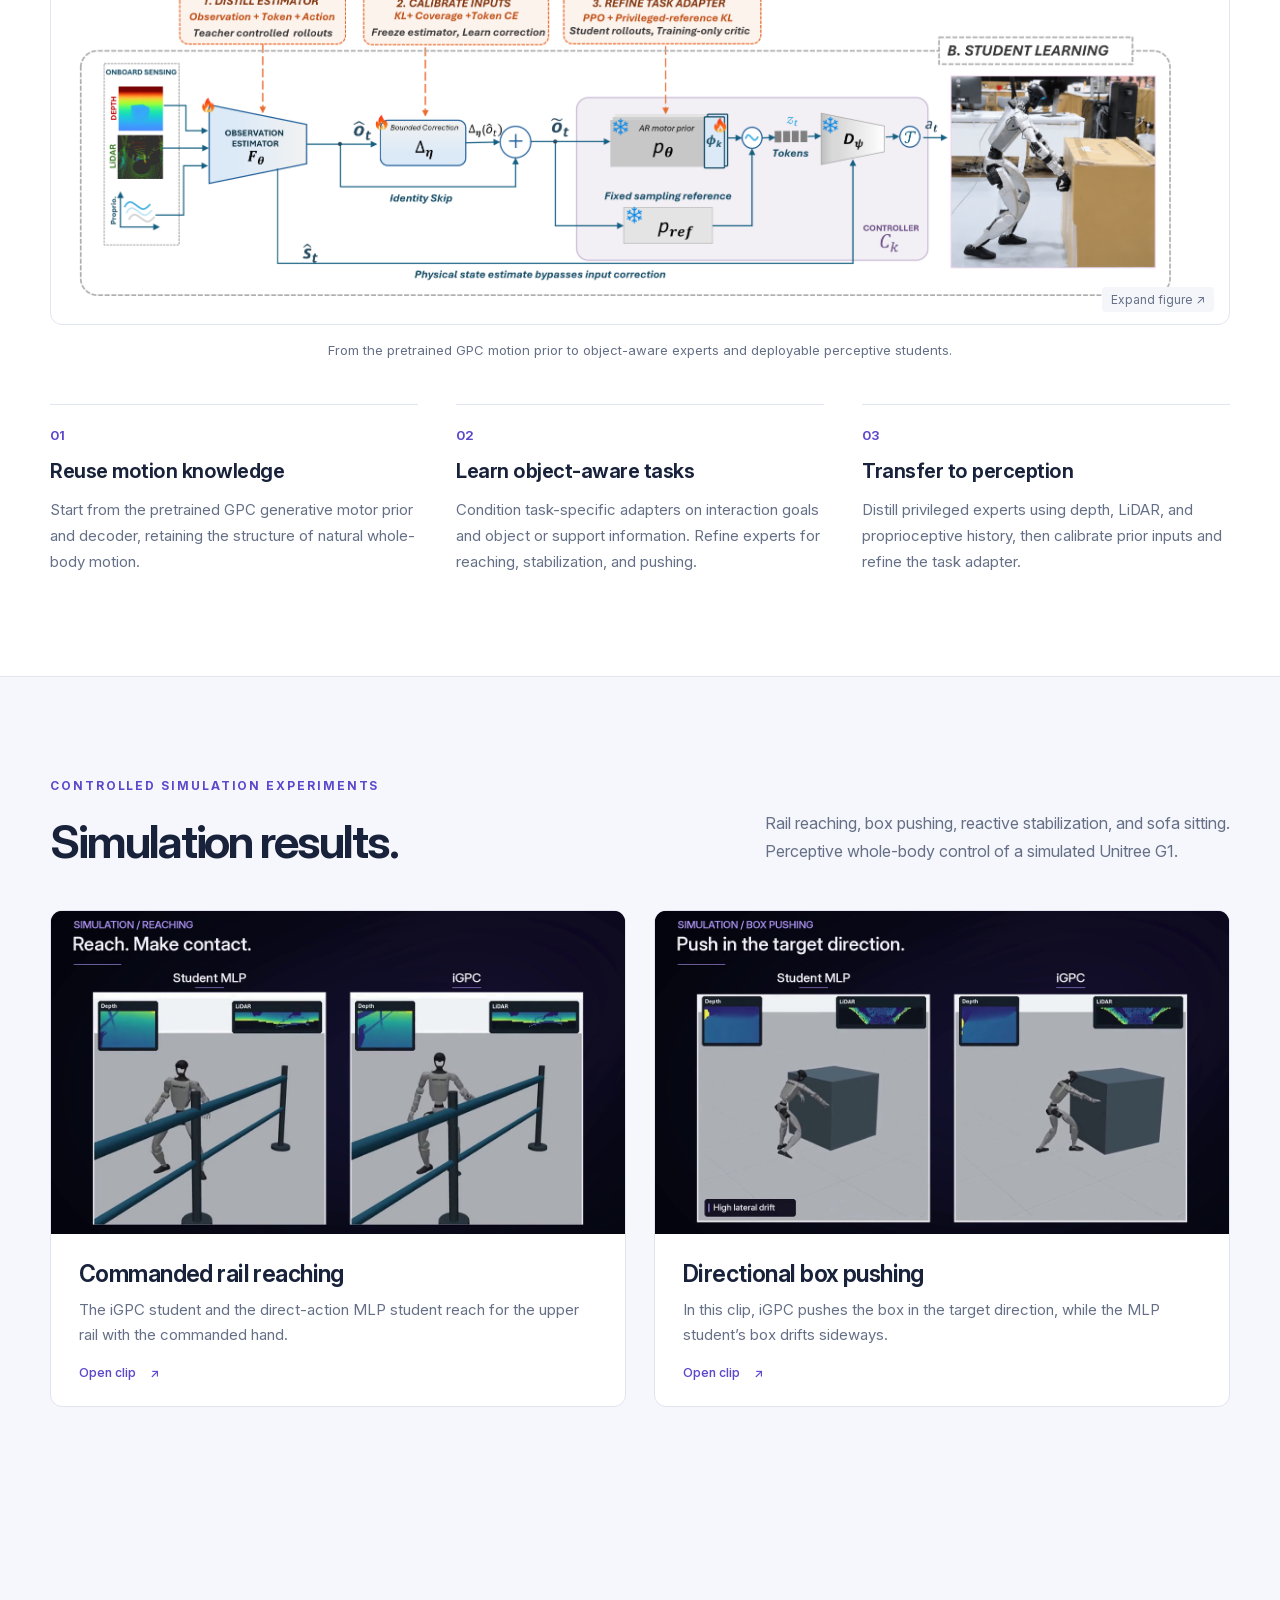
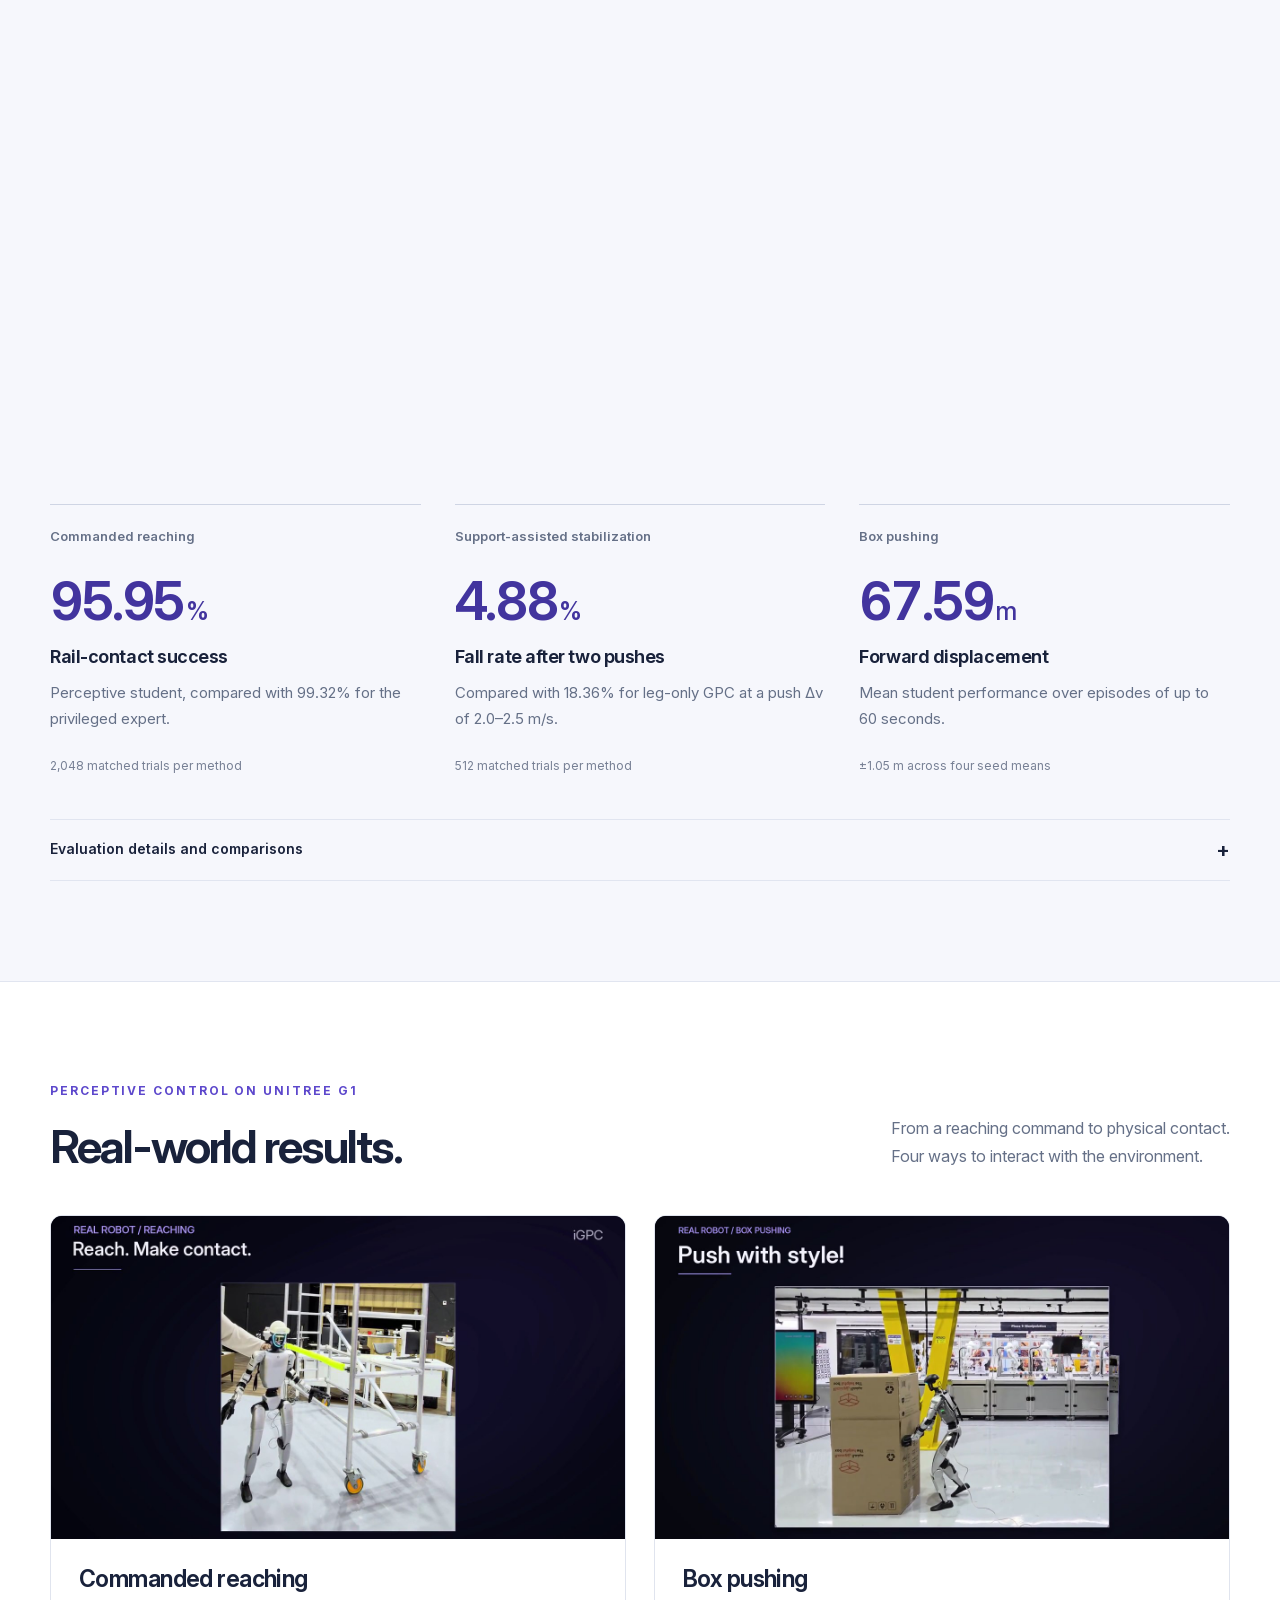
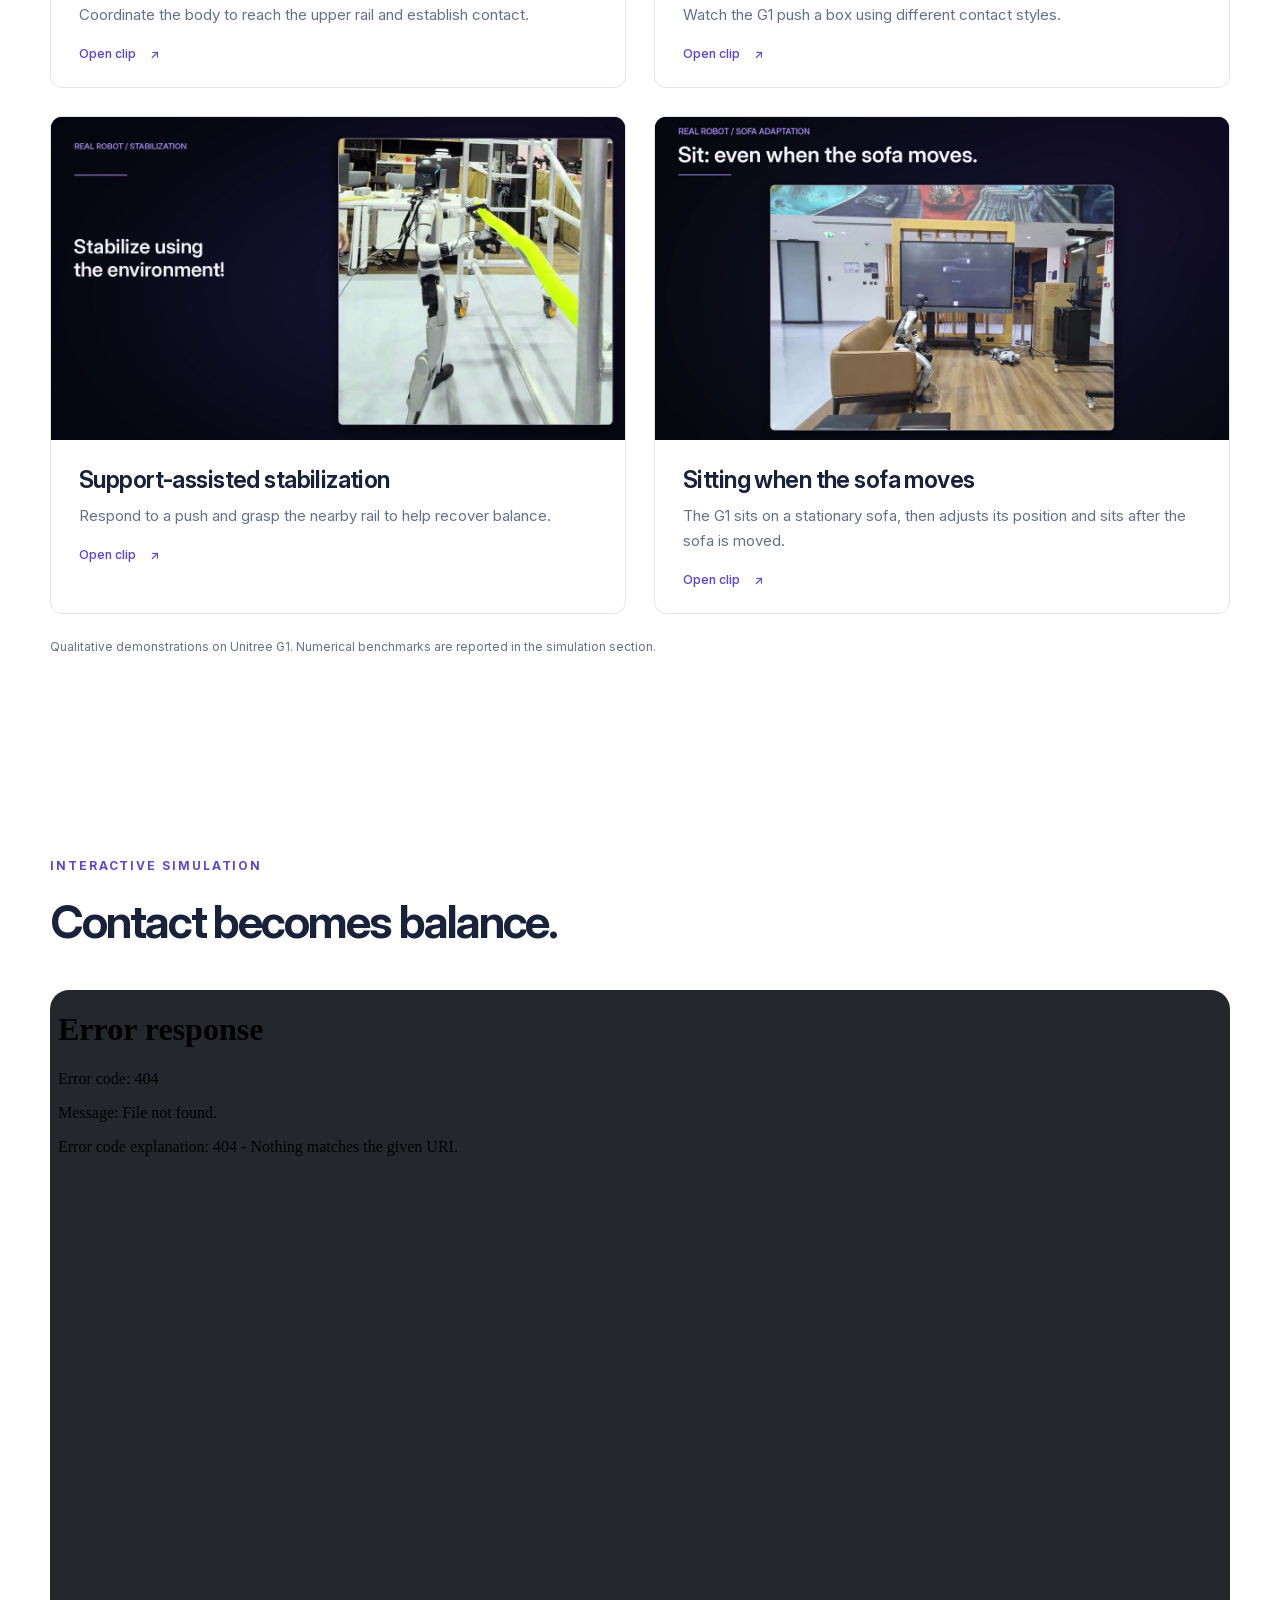
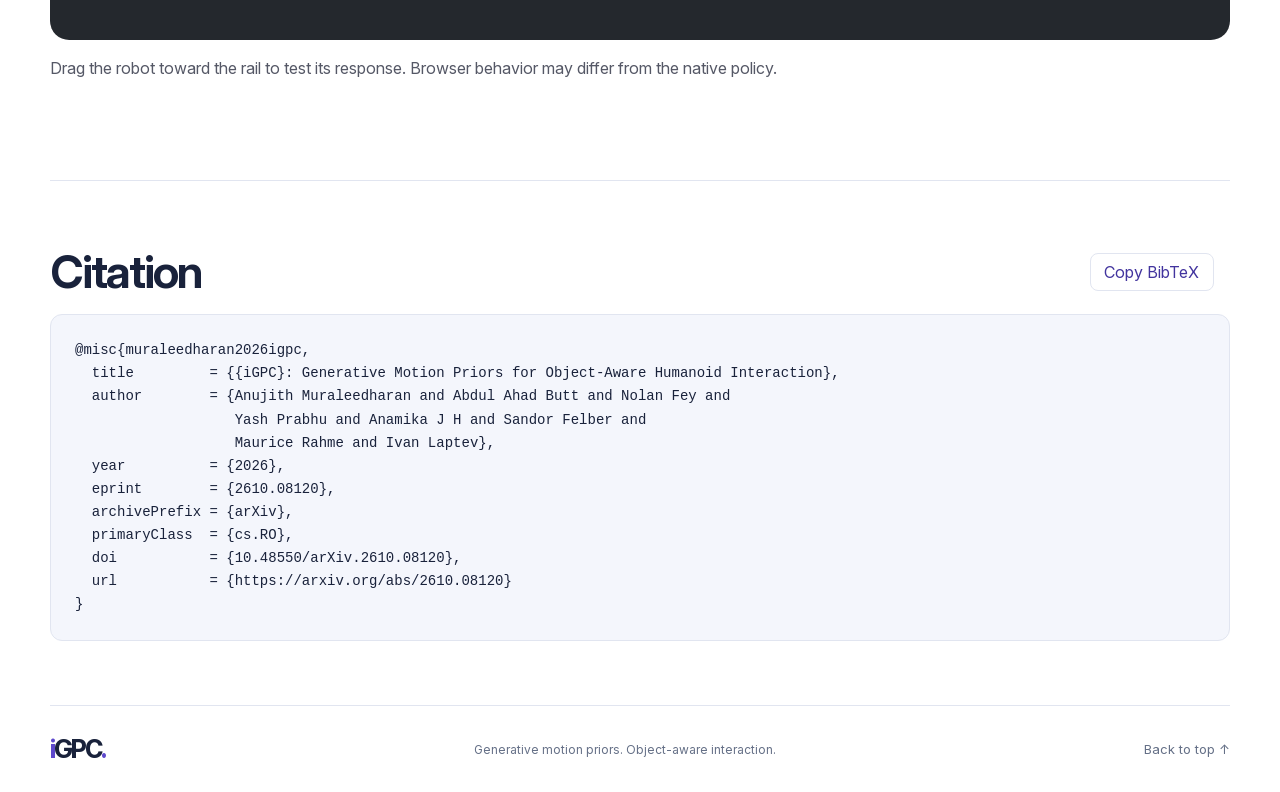
==== commit 7f52dc9b: "Describe the four simulated G1 interactions in their gallery captions" ====
--- a/index.html
+++ b/index.html
@@ -96,12 +96,12 @@
     </section>
 
     <section class="simulation-section" id="simulation" aria-labelledby="sim-title"><div class="wrap section">
-      <div class="section-heading reveal"><div><p class="eyebrow">CONTROLLED SIMULATION EXPERIMENTS</p><h2 id="sim-title">Simulation results.</h2></div><p>Reaching, object motion, and support-aware behavior.<br>Motion-prior and perceptive policies in action.</p></div>
+      <div class="section-heading reveal"><div><p class="eyebrow">CONTROLLED SIMULATION EXPERIMENTS</p><h2 id="sim-title">Simulation results.</h2></div><p>Rail reaching, box pushing, reactive stabilization, and sofa sitting.<br>Perceptive whole-body control of a simulated Unitree G1.</p></div>
       <div class="demo-grid grid-two">
-          <article class="demo-card reveal"><div class="demo-media"><video controls muted loop playsinline preload="none" poster="assets/films/sim-reaching.jpg" aria-label="Rail reaching in simulation: iGPC vs. the MLP student."><source src="assets/films/sim-reaching.mp4" type="video/mp4"></video><p class="video-error" hidden>Video could not load. <a href="assets/films/sim-reaching.mp4" target="_blank" rel="noopener">Open the clip ↗</a></p></div><div class="demo-copy"><h3>Rail reaching in simulation: iGPC vs. the MLP student.</h3><p>Compare whole-body reaching and contact behavior across the policies shown in the video.</p><a class="clip-link" href="assets/films/sim-reaching.mp4" target="_blank" rel="noopener">Open clip <span aria-hidden="true">↗</span></a></div></article>
-          <article class="demo-card reveal"><div class="demo-media"><video controls muted loop playsinline preload="none" poster="assets/films/sim-pushing.jpg" aria-label="Simulation box-pushing comparison"><source src="assets/films/sim-pushing.mp4" type="video/mp4"></video><p class="video-error" hidden>Video could not load. <a href="assets/films/sim-pushing.mp4" target="_blank" rel="noopener">Open the clip ↗</a></p></div><div class="demo-copy"><h3>Sustained box pushing</h3><p>Observe object interaction and forward progress in the box-pushing comparison.</p><a class="clip-link" href="assets/films/sim-pushing.mp4" target="_blank" rel="noopener">Open clip <span aria-hidden="true">↗</span></a></div></article>
-          <article class="demo-card reveal"><div class="demo-media"><video controls muted loop playsinline preload="none" poster="assets/films/sim-stabilization.jpg" aria-label="Simulation support-assisted stabilization"><source src="assets/films/sim-stabilization.mp4" type="video/mp4"></video><p class="video-error" hidden>Video could not load. <a href="assets/films/sim-stabilization.mp4" target="_blank" rel="noopener">Open the clip ↗</a></p></div><div class="demo-copy"><h3>Recovery after a push</h3><p>The student responds to external pushes by using the nearby support.</p><a class="clip-link" href="assets/films/sim-stabilization.mp4" target="_blank" rel="noopener">Open clip <span aria-hidden="true">↗</span></a></div></article>
-          <article class="demo-card reveal"><div class="demo-media"><video controls muted loop playsinline preload="none" poster="assets/films/sim-sitting.jpg" aria-label="Simulation sofa sitting demonstration"><source src="assets/films/sim-sitting.mp4" type="video/mp4"></video><p class="video-error" hidden>Video could not load. <a href="assets/films/sim-sitting.mp4" target="_blank" rel="noopener">Open the clip ↗</a></p></div><div class="demo-copy"><h3>Support-aware sitting</h3><p>Watch the simulated robot settle into supported sitting.</p><a class="clip-link" href="assets/films/sim-sitting.mp4" target="_blank" rel="noopener">Open clip <span aria-hidden="true">↗</span></a></div></article>
+          <article class="demo-card reveal"><div class="demo-media"><video controls muted loop playsinline preload="none" poster="assets/films/sim-reaching.jpg" aria-label="Rail reaching in simulation: iGPC vs. the MLP student."><source src="assets/films/sim-reaching.mp4" type="video/mp4"></video><p class="video-error" hidden>Video could not load. <a href="assets/films/sim-reaching.mp4" target="_blank" rel="noopener">Open the clip ↗</a></p></div><div class="demo-copy"><h3>Commanded rail reaching</h3><p>The iGPC student and the direct-action MLP student reach for the upper rail with the commanded hand.</p><a class="clip-link" href="assets/films/sim-reaching.mp4" target="_blank" rel="noopener">Open clip <span aria-hidden="true">↗</span></a></div></article>
+          <article class="demo-card reveal"><div class="demo-media"><video controls muted loop playsinline preload="none" poster="assets/films/sim-pushing.jpg" aria-label="Simulation box-pushing comparison"><source src="assets/films/sim-pushing.mp4" type="video/mp4"></video><p class="video-error" hidden>Video could not load. <a href="assets/films/sim-pushing.mp4" target="_blank" rel="noopener">Open the clip ↗</a></p></div><div class="demo-copy"><h3>Directional box pushing</h3><p>In this clip, iGPC pushes the box in the target direction, while the MLP student’s box drifts sideways.</p><a class="clip-link" href="assets/films/sim-pushing.mp4" target="_blank" rel="noopener">Open clip <span aria-hidden="true">↗</span></a></div></article>
+          <article class="demo-card reveal"><div class="demo-media"><video controls muted loop playsinline preload="none" poster="assets/films/sim-stabilization.jpg" aria-label="Simulation support-assisted stabilization"><source src="assets/films/sim-stabilization.mp4" type="video/mp4"></video><p class="video-error" hidden>Video could not load. <a href="assets/films/sim-stabilization.mp4" target="_blank" rel="noopener">Open the clip ↗</a></p></div><div class="demo-copy"><h3>Reactive stabilization</h3><p>After a push, the G1 grasps the nearby rail to regain its balance.</p><a class="clip-link" href="assets/films/sim-stabilization.mp4" target="_blank" rel="noopener">Open clip <span aria-hidden="true">↗</span></a></div></article>
+          <article class="demo-card reveal"><div class="demo-media"><video controls muted loop playsinline preload="none" poster="assets/films/sim-sitting.jpg" aria-label="Simulation sofa sitting demonstration"><source src="assets/films/sim-sitting.mp4" type="video/mp4"></video><p class="video-error" hidden>Video could not load. <a href="assets/films/sim-sitting.mp4" target="_blank" rel="noopener">Open the clip ↗</a></p></div><div class="demo-copy"><h3>Sofa sitting</h3><p>The G1 lowers onto the cushion and holds a seated posture with its feet on the floor.</p><a class="clip-link" href="assets/films/sim-sitting.mp4" target="_blank" rel="noopener">Open clip <span aria-hidden="true">↗</span></a></div></article>
       </div>
     <div class="evaluation-inline" id="evaluation" aria-labelledby="evaluation-title">
       <div class="quantitative-results">
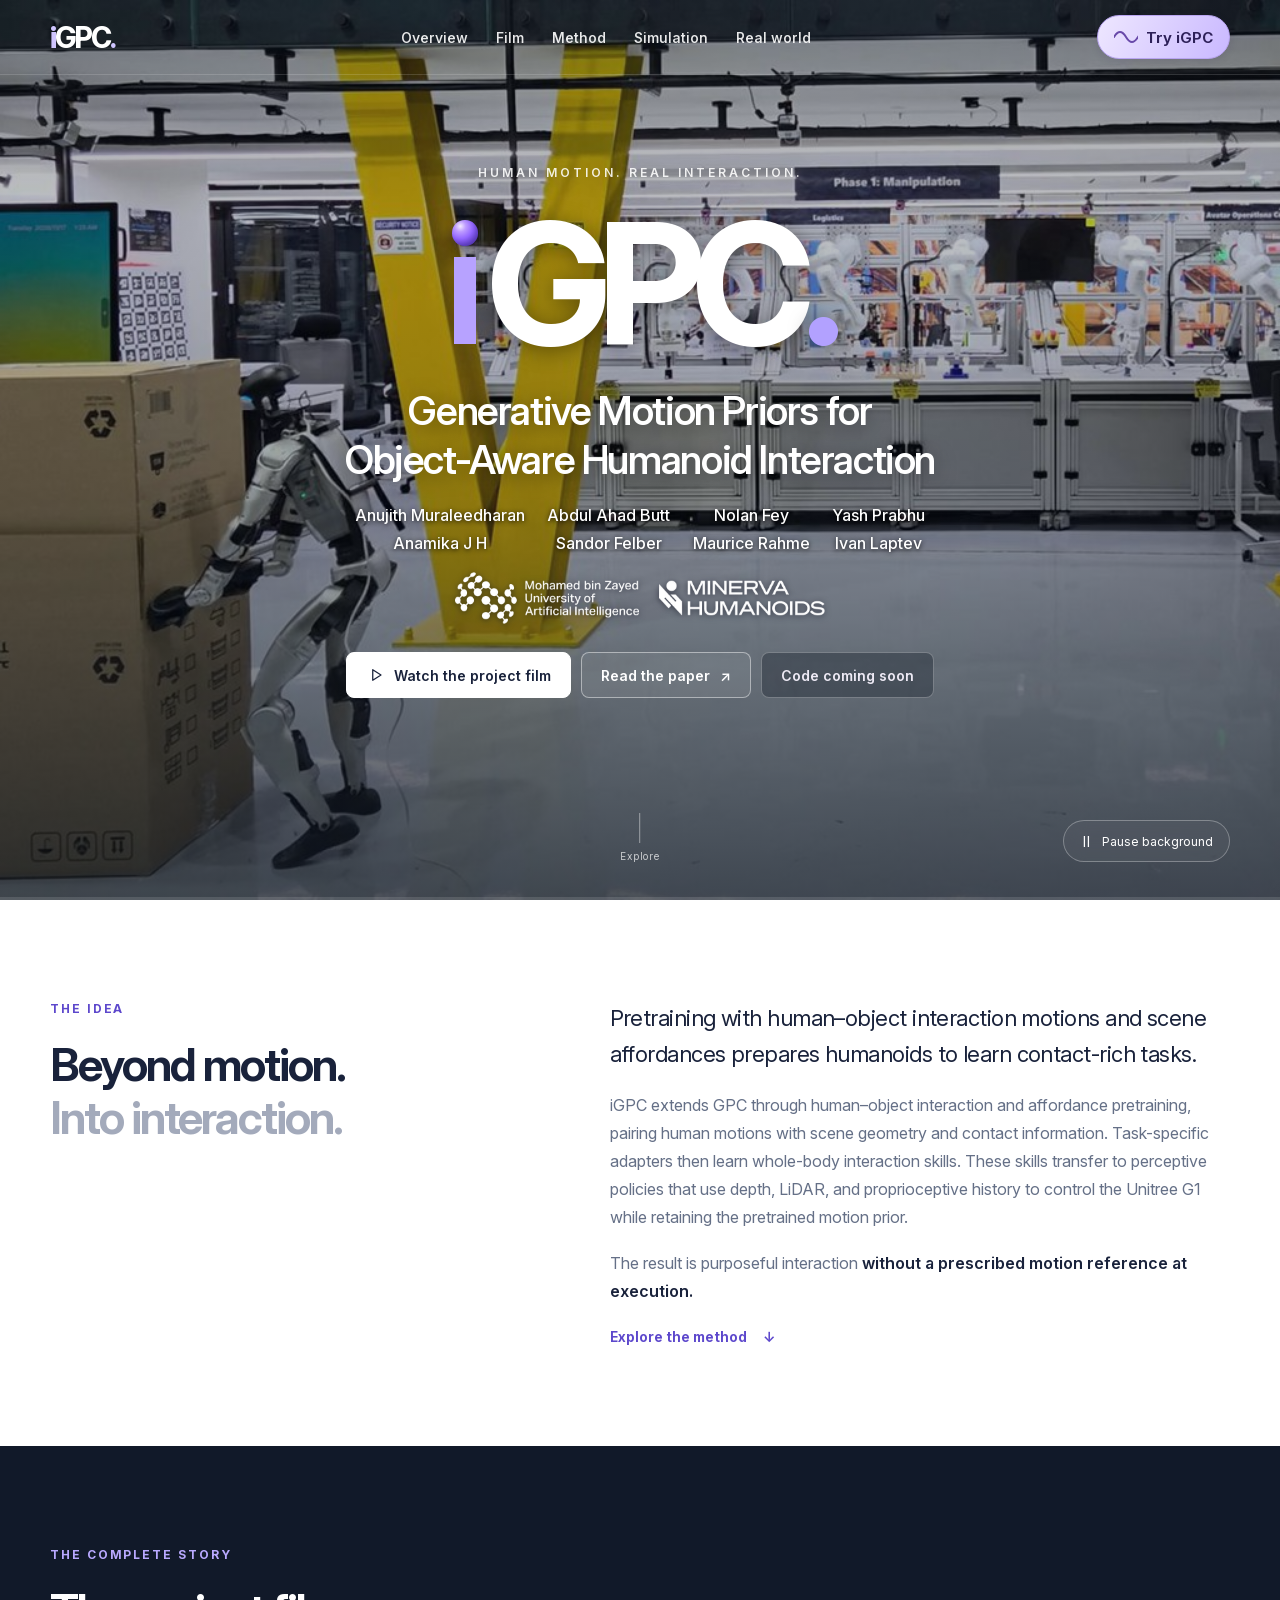
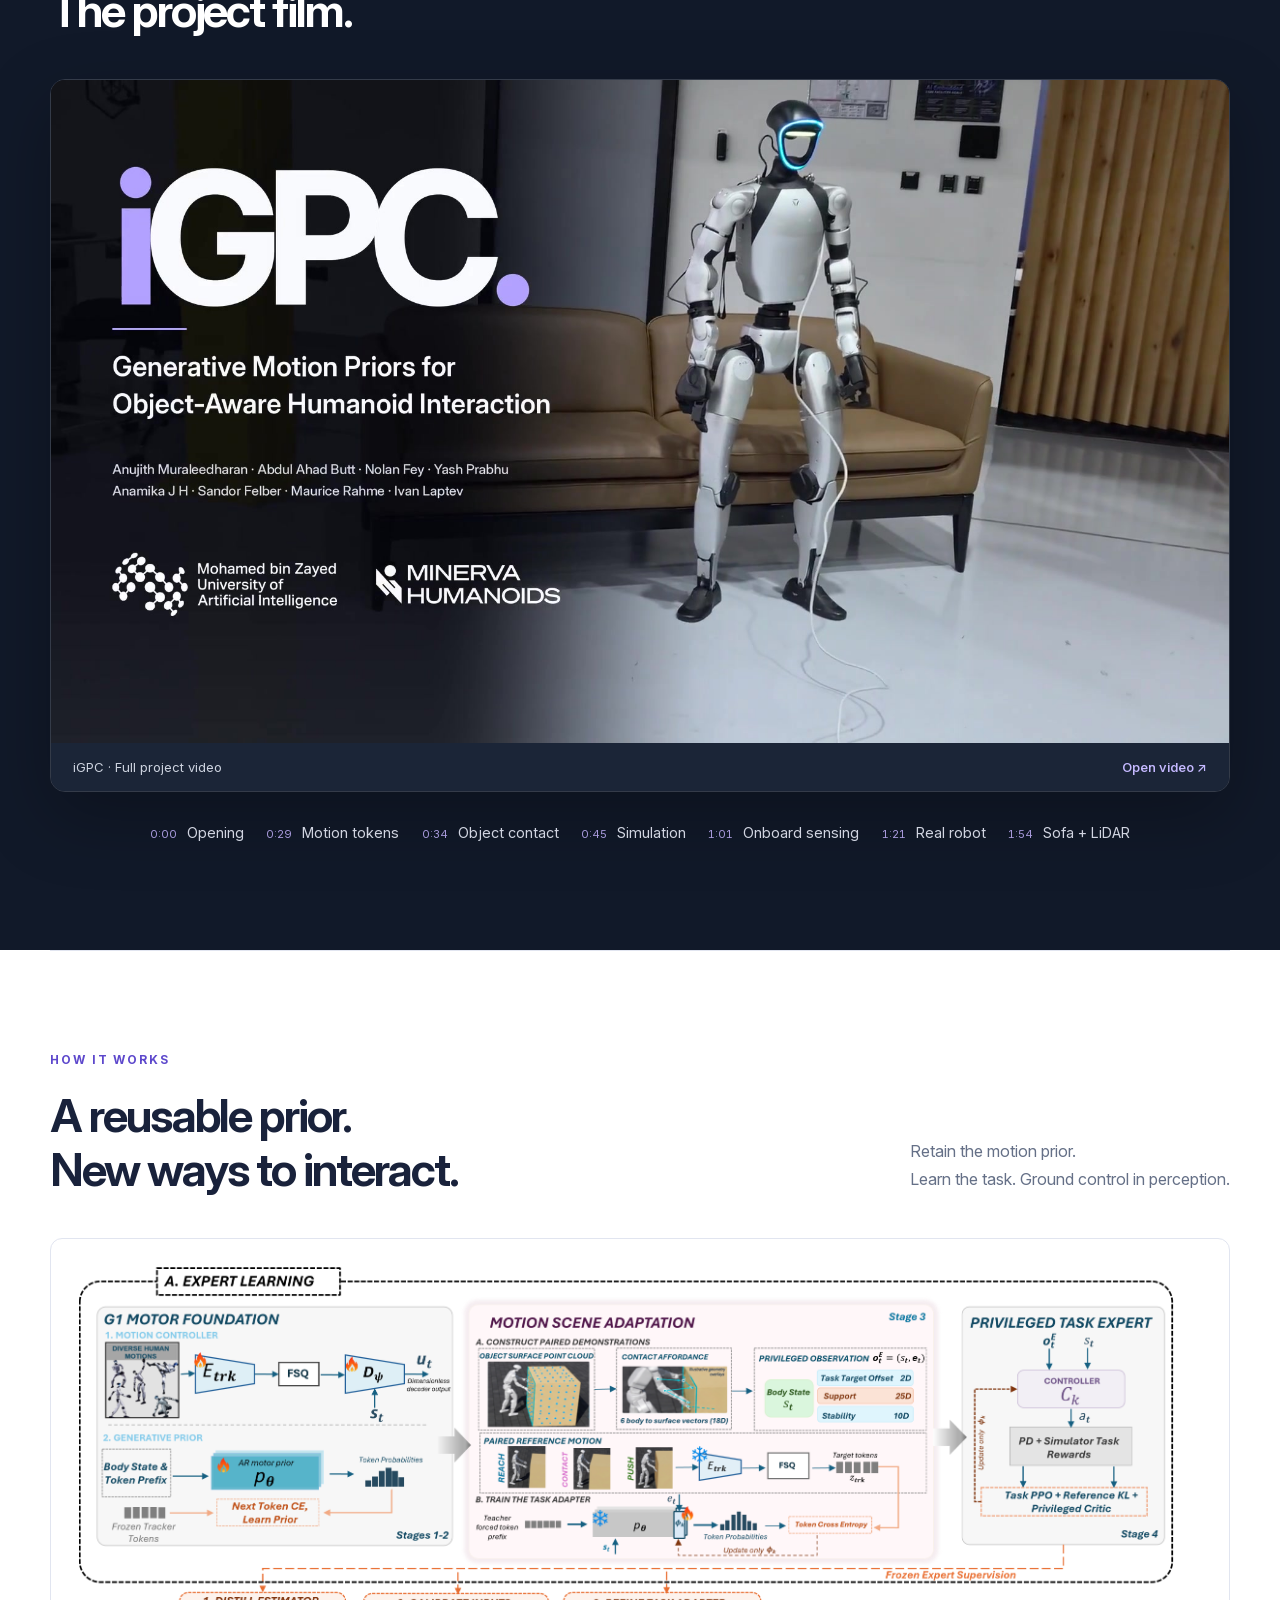
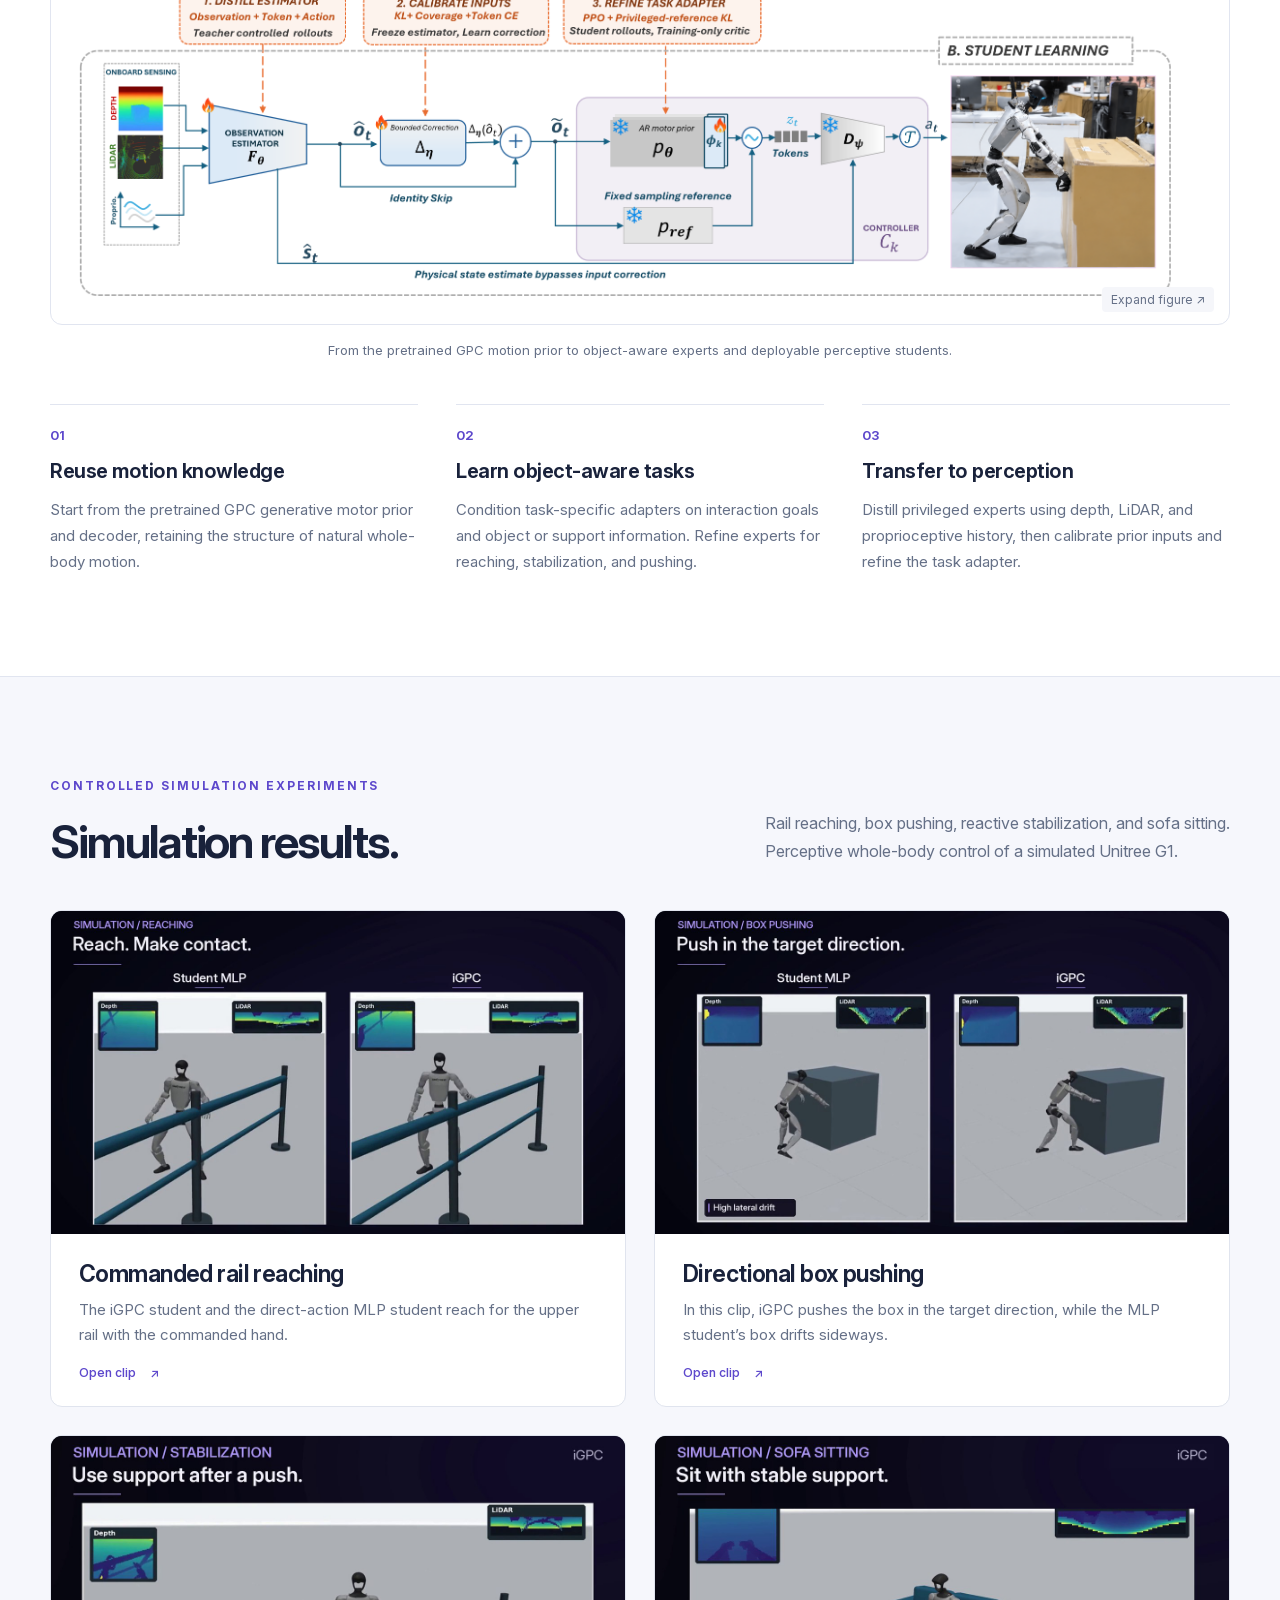
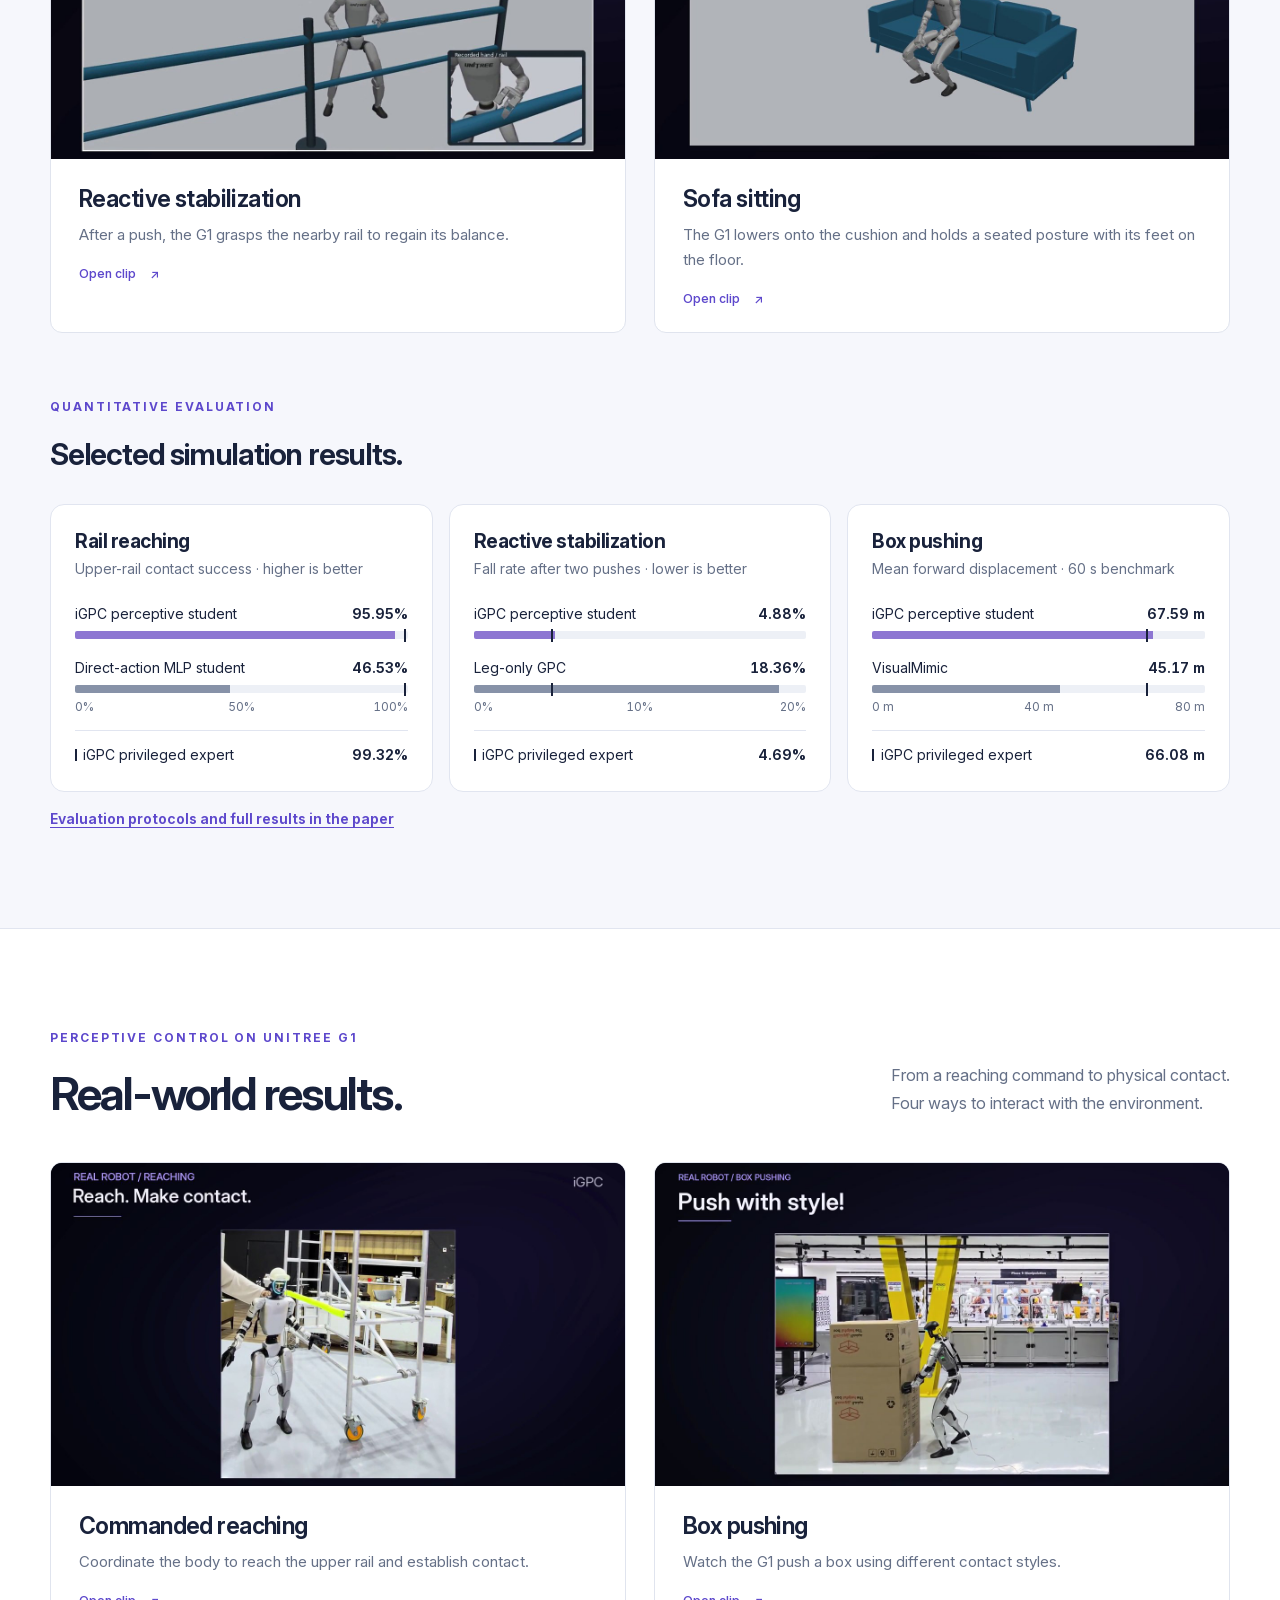
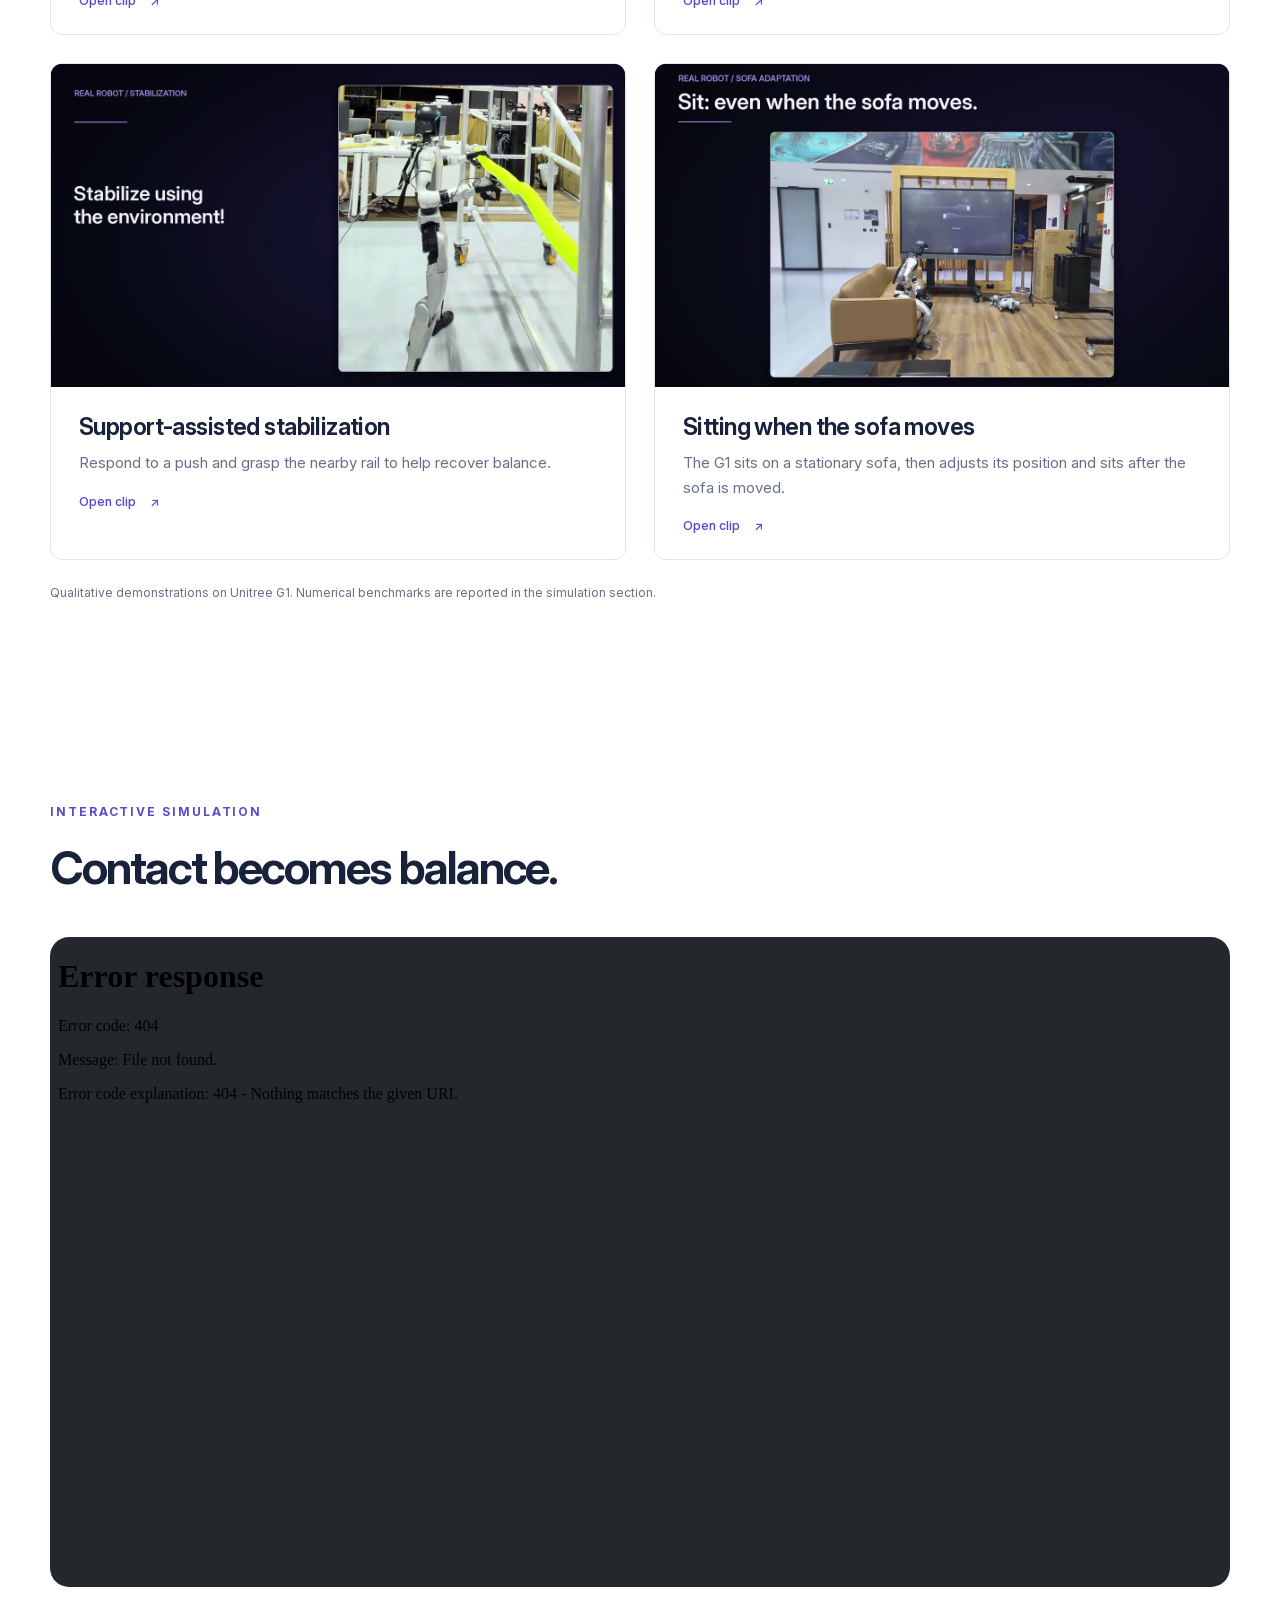
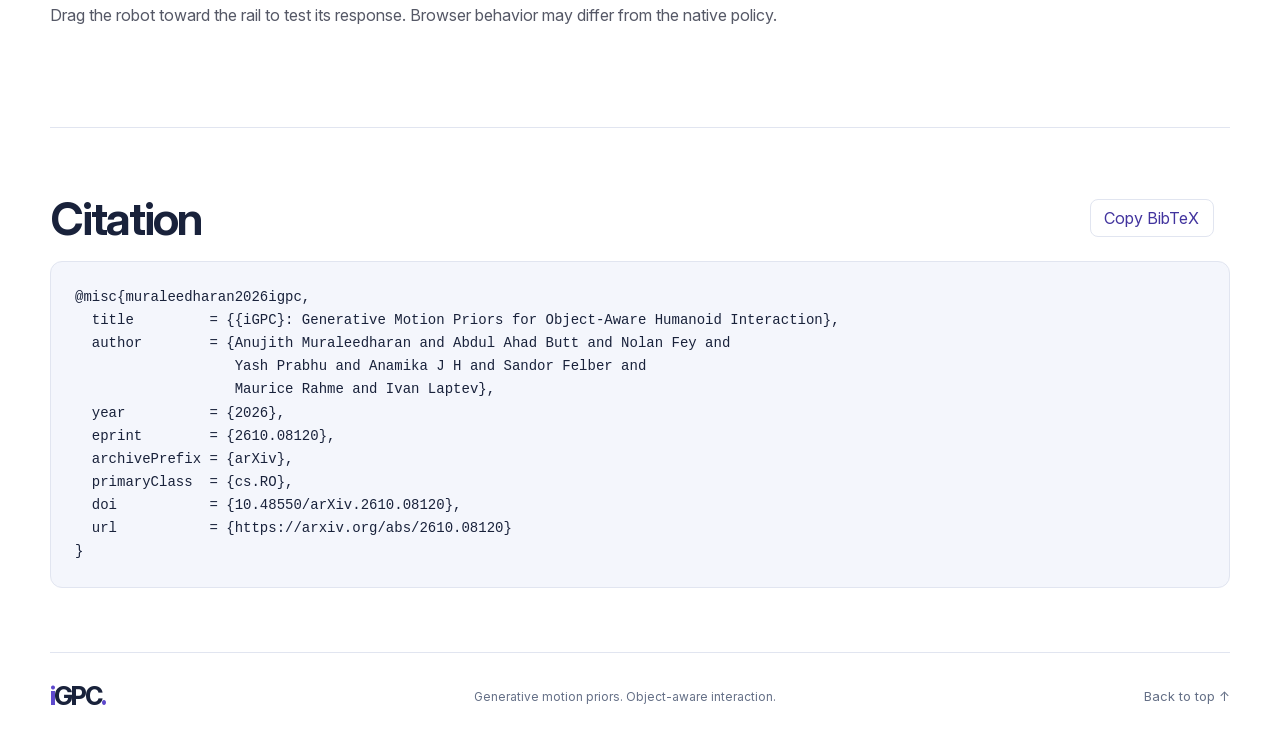
==== commit 36ab5d7e: "Show simulation benchmarks as accessible comparison charts" ====
--- a/index.html
+++ b/index.html
@@ -20,7 +20,7 @@
   <link rel="canonical" href="https://anujithm.github.io/iGPC/">
   <title>iGPC · Object-Aware Humanoid Interaction</title>
   <link rel="icon" type="image/svg+xml" href="assets/favicon.svg">
-  <link rel="stylesheet" href="styles.css?v=nav-wave1">
+  <link rel="stylesheet" href="styles.css?v=result-charts1">
   <script src="script.js?v=rail2" defer></script>
 </head>
 <body>
@@ -103,17 +103,41 @@
           <article class="demo-card reveal"><div class="demo-media"><video controls muted loop playsinline preload="none" poster="assets/films/sim-stabilization.jpg" aria-label="Simulation support-assisted stabilization"><source src="assets/films/sim-stabilization.mp4" type="video/mp4"></video><p class="video-error" hidden>Video could not load. <a href="assets/films/sim-stabilization.mp4" target="_blank" rel="noopener">Open the clip ↗</a></p></div><div class="demo-copy"><h3>Reactive stabilization</h3><p>After a push, the G1 grasps the nearby rail to regain its balance.</p><a class="clip-link" href="assets/films/sim-stabilization.mp4" target="_blank" rel="noopener">Open clip <span aria-hidden="true">↗</span></a></div></article>
           <article class="demo-card reveal"><div class="demo-media"><video controls muted loop playsinline preload="none" poster="assets/films/sim-sitting.jpg" aria-label="Simulation sofa sitting demonstration"><source src="assets/films/sim-sitting.mp4" type="video/mp4"></video><p class="video-error" hidden>Video could not load. <a href="assets/films/sim-sitting.mp4" target="_blank" rel="noopener">Open the clip ↗</a></p></div><div class="demo-copy"><h3>Sofa sitting</h3><p>The G1 lowers onto the cushion and holds a seated posture with its feet on the floor.</p><a class="clip-link" href="assets/films/sim-sitting.mp4" target="_blank" rel="noopener">Open clip <span aria-hidden="true">↗</span></a></div></article>
       </div>
-    <div class="evaluation-inline" id="evaluation" aria-labelledby="evaluation-title">
+    <section class="evaluation-inline" id="evaluation" aria-labelledby="evaluation-title">
       <div class="quantitative-results">
-        <div class="section-heading reveal"><div><p class="eyebrow">QUANTITATIVE EVALUATION</p><h3 class="quantitative-title" id="evaluation-title">Measured in simulation.</h3></div><p>Perceptive student performance across<br>three complementary tasks.</p></div>
-        <div class="metrics-grid">
-          <article class="metric"><p class="metric-name">Commanded reaching</p><p class="metric-value">95.95<span>%</span></p><h3>Rail-contact success</h3><p>Perceptive student, compared with 99.32% for the privileged expert.</p><span class="metric-detail">2,048 matched trials per method</span></article>
-          <article class="metric"><p class="metric-name">Support-assisted stabilization</p><p class="metric-value">4.88<span>%</span></p><h3>Fall rate after two pushes</h3><p>Compared with 18.36% for leg-only GPC at a push Δv of 2.0–2.5 m/s.</p><span class="metric-detail">512 matched trials per method</span></article>
-          <article class="metric"><p class="metric-name">Box pushing</p><p class="metric-value">67.59<span>m</span></p><h3>Forward displacement</h3><p>Mean student performance over episodes of up to 60 seconds.</p><span class="metric-detail">±1.05 m across four seed means</span></article>
+        <div class="section-heading"><div><p class="eyebrow">QUANTITATIVE EVALUATION</p><h3 class="quantitative-title" id="evaluation-title">Selected simulation results.</h3></div></div>
+        <div class="result-charts">
+          <article class="result-chart" style="--scale:100; --expert:99.32">
+            <header><h4>Rail reaching</h4><p>Upper-rail contact success · higher is better</p></header>
+            <dl>
+              <div class="result-series" style="--value:95.95"><dt>iGPC perceptive student</dt><dd>95.95%</dd></div>
+              <div class="result-series baseline" style="--value:46.53"><dt>Direct-action MLP student</dt><dd>46.53%</dd></div>
+            </dl>
+            <div class="result-axis" aria-hidden="true"><span>0%</span><span>50%</span><span>100%</span></div>
+            <p class="result-reference">iGPC privileged expert <strong>99.32%</strong></p>
+          </article>
+          <article class="result-chart" style="--scale:20; --expert:4.69">
+            <header><h4>Reactive stabilization</h4><p>Fall rate after two pushes · lower is better</p></header>
+            <dl>
+              <div class="result-series" style="--value:4.88"><dt>iGPC perceptive student</dt><dd>4.88%</dd></div>
+              <div class="result-series baseline" style="--value:18.36"><dt>Leg-only GPC</dt><dd>18.36%</dd></div>
+            </dl>
+            <div class="result-axis" aria-hidden="true"><span>0%</span><span>10%</span><span>20%</span></div>
+            <p class="result-reference">iGPC privileged expert <strong>4.69%</strong></p>
+          </article>
+          <article class="result-chart" style="--scale:80; --expert:66.08">
+            <header><h4>Box pushing</h4><p>Mean forward displacement · 60 s benchmark</p></header>
+            <dl>
+              <div class="result-series" style="--value:67.59"><dt>iGPC perceptive student</dt><dd>67.59 m</dd></div>
+              <div class="result-series baseline" style="--value:45.17"><dt>VisualMimic</dt><dd>45.17 m</dd></div>
+            </dl>
+            <div class="result-axis" aria-hidden="true"><span>0 m</span><span>40 m</span><span>80 m</span></div>
+            <p class="result-reference">iGPC privileged expert <strong>66.08 m</strong></p>
+          </article>
         </div>
-        <details class="benchmark-details"><summary>Evaluation details and comparisons <span aria-hidden="true">+</span></summary><div class="benchmark-content"><div class="table-scroll"><table><caption>Simulation results reported in the paper</caption><thead><tr><th scope="col">Task / metric</th><th scope="col">iGPC student</th><th scope="col">Comparison</th></tr></thead><tbody><tr><th scope="row">Reaching · rail-contact success ↑</th><td>95.95%</td><td>Expert: 99.32%</td></tr><tr><th scope="row">Reaching · body collision ↓</th><td>5.22%</td><td>MLP: 50.73%</td></tr><tr><th scope="row">Two-push stabilization · fall rate ↓</th><td>4.88%</td><td>Leg-only GPC: 18.36%</td></tr><tr><th scope="row">Box pushing · forward displacement ↑</th><td>67.59 ± 1.05 m</td><td>VisualMimic: 45.17 ± 0.07 m</td></tr></tbody></table></div><p>Stabilization uses two pushes with Δv 2.0–2.5 m/s. Box pushing uses a 3.8 kg box, effective friction 0.6, and four seeds with 128 trials per seed. The box comparison matches shared reset and box conditions, while retaining each method’s native simulator and control interface.</p></div></details>
+        <a class="text-link result-source" href="https://arxiv.org/html/2610.08120v2#S5.SS3">Evaluation protocols and full results in the paper</a>
       </div>
-    </div>
+    </section>
 
     </div></section>
 
--- a/styles.css
+++ b/styles.css
@@ -80,3 +80,24 @@
 .citation-section pre { margin:0; padding:clamp(.9rem,2vw,1.5rem); background:var(--tint); border:1px solid var(--line); border-radius:.75rem; font: .875rem/1.65 ui-monospace,monospace; white-space:pre-wrap; overflow-wrap:anywhere; }
 .rail-playground{display:block;width:100%;height:clamp(350px,58vw,650px);border:0;border-radius:1.2rem;background:#24282d}
 .rail-note{font-size:1rem;line-height:1.5;color:#555866;margin:1rem 0 0}
+
+/* The printed value, its bar, and the expert tick share a zero-based task scale. */
+.result-charts{display:grid;grid-template-columns:repeat(auto-fit,minmax(min(100%,17.5rem),1fr));gap:1rem}
+.result-chart{min-width:0;background:#fff;border:1px solid var(--line);border-radius:14px;padding:clamp(1rem,2vw,1.5rem);display:flex;flex-direction:column}
+.result-chart header{flex:1}
+.result-chart h4{font-size:1.2rem;line-height:1.3;letter-spacing:-.025em;margin:0}
+.result-chart header p{color:var(--muted);font-size:.875rem;line-height:1.45;margin:.35rem 0 1.5rem}
+.result-chart dl{display:grid;gap:1.15rem;margin:0}
+.result-series{--fill:#8d76d2;position:relative;display:grid;grid-template-columns:minmax(0,1fr) auto;align-items:baseline;gap:.6rem;isolation:isolate;padding-bottom:1rem;font-size:.875rem;line-height:1.4}
+.result-series.baseline{--fill:#8792a8}
+.result-series dd,.result-reference strong{margin:0;font-weight:650;font-variant-numeric:tabular-nums;white-space:nowrap}
+.result-series::before{content:"";position:absolute;inset:auto 0 0;height:.5rem;border-radius:2px;
+  background:linear-gradient(to right,var(--fill) 0 calc(100% * var(--value) / var(--scale)),#edf0f6 calc(100% * var(--value) / var(--scale)) 100%)}
+.result-series::after{content:"";position:absolute;bottom:-.15rem;left:calc(100% * var(--expert) / var(--scale));height:.8rem;border-left:2px solid var(--ink);transform:translateX(-50%)}
+.result-axis{display:grid;grid-template-columns:1fr auto 1fr;margin-top:.35rem;font-size:.75rem;color:var(--muted);font-variant-numeric:tabular-nums}
+.result-axis span:last-child{text-align:right}
+.result-chart .result-reference{display:flex;gap:.4rem;align-items:baseline;flex-wrap:wrap;margin:1rem 0 0;padding-top:.75rem;border-top:1px solid var(--line);font-size:.875rem;color:var(--ink)}
+.result-reference::before{content:"";display:inline-block;height:.8rem;border-left:2px solid var(--ink);align-self:center}
+.result-reference strong{margin-left:auto}
+.result-source{margin-top:1.1rem;text-decoration:underline;text-underline-offset:3px}
+@media(forced-colors:active){.result-series::before{width:calc(100% * var(--value) / var(--scale));background:CanvasText;forced-color-adjust:none}.result-series::after,.result-reference::before{border-color:LinkText}}
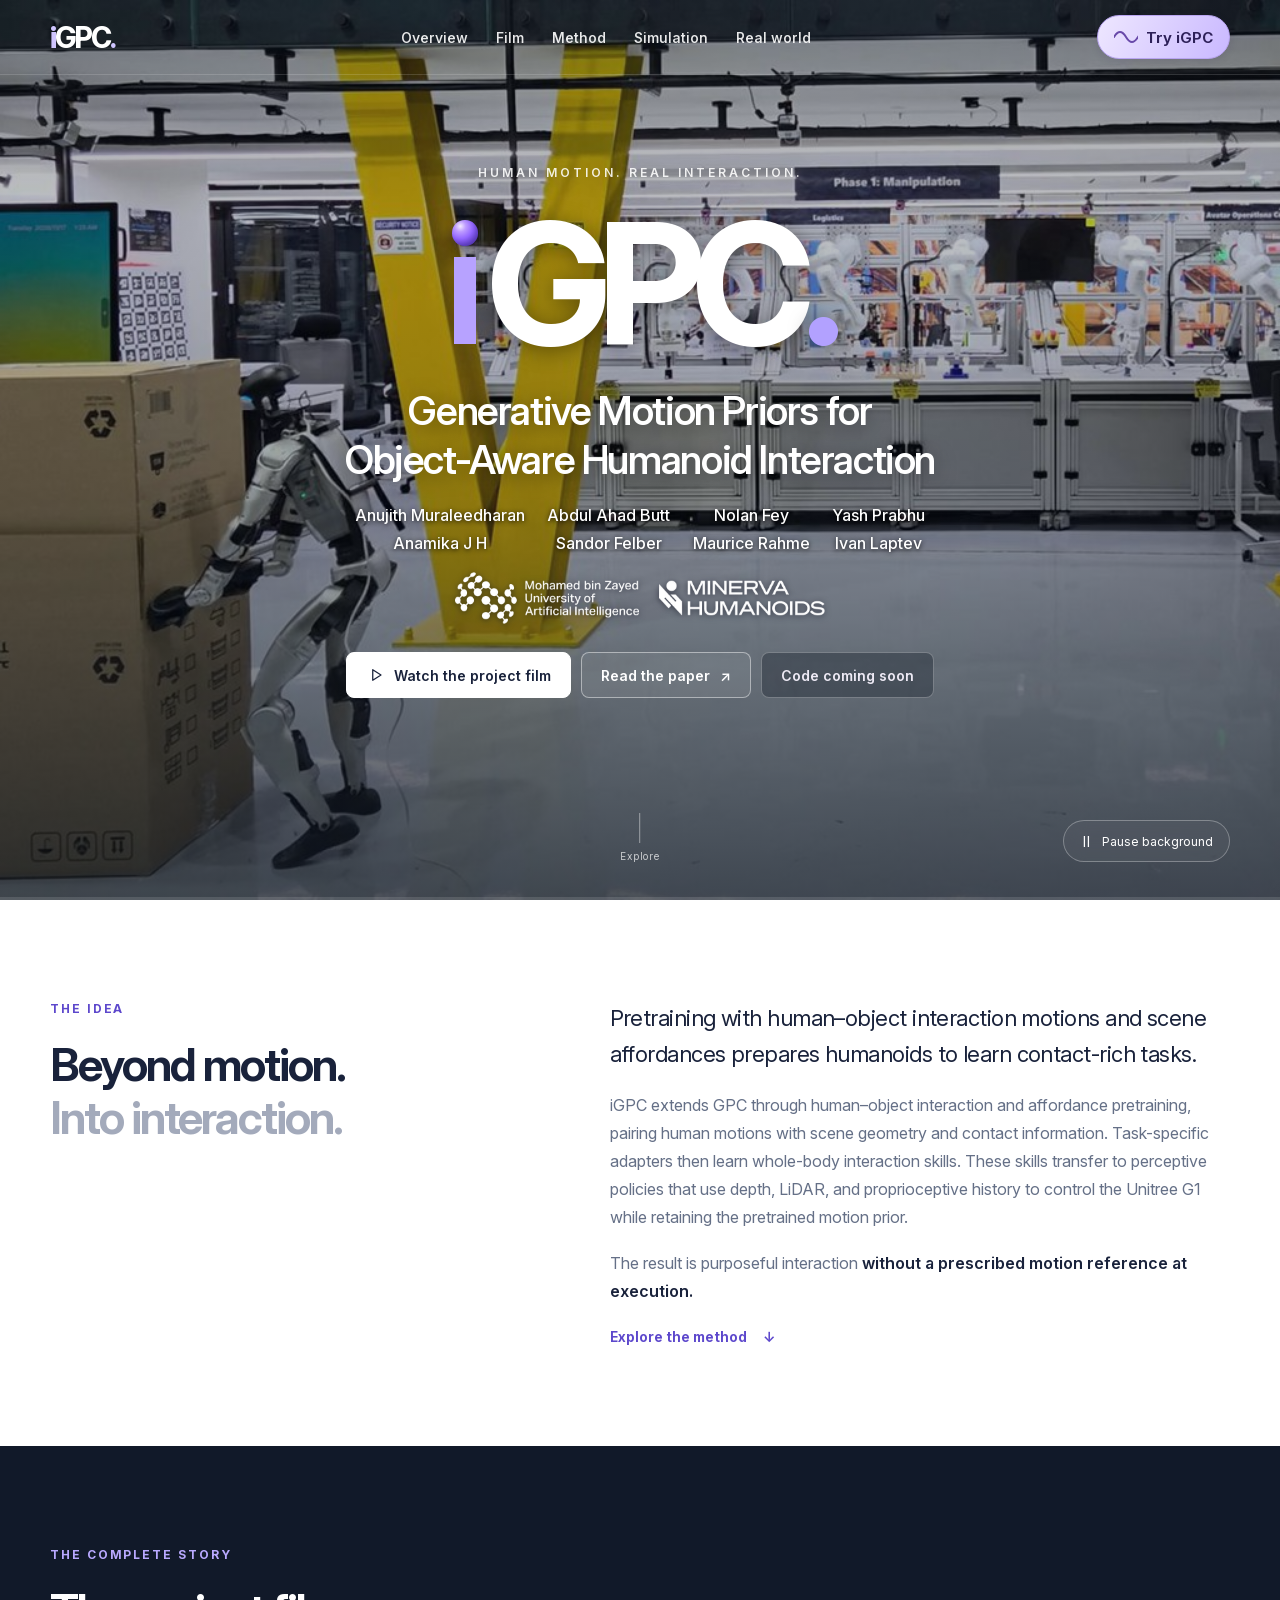
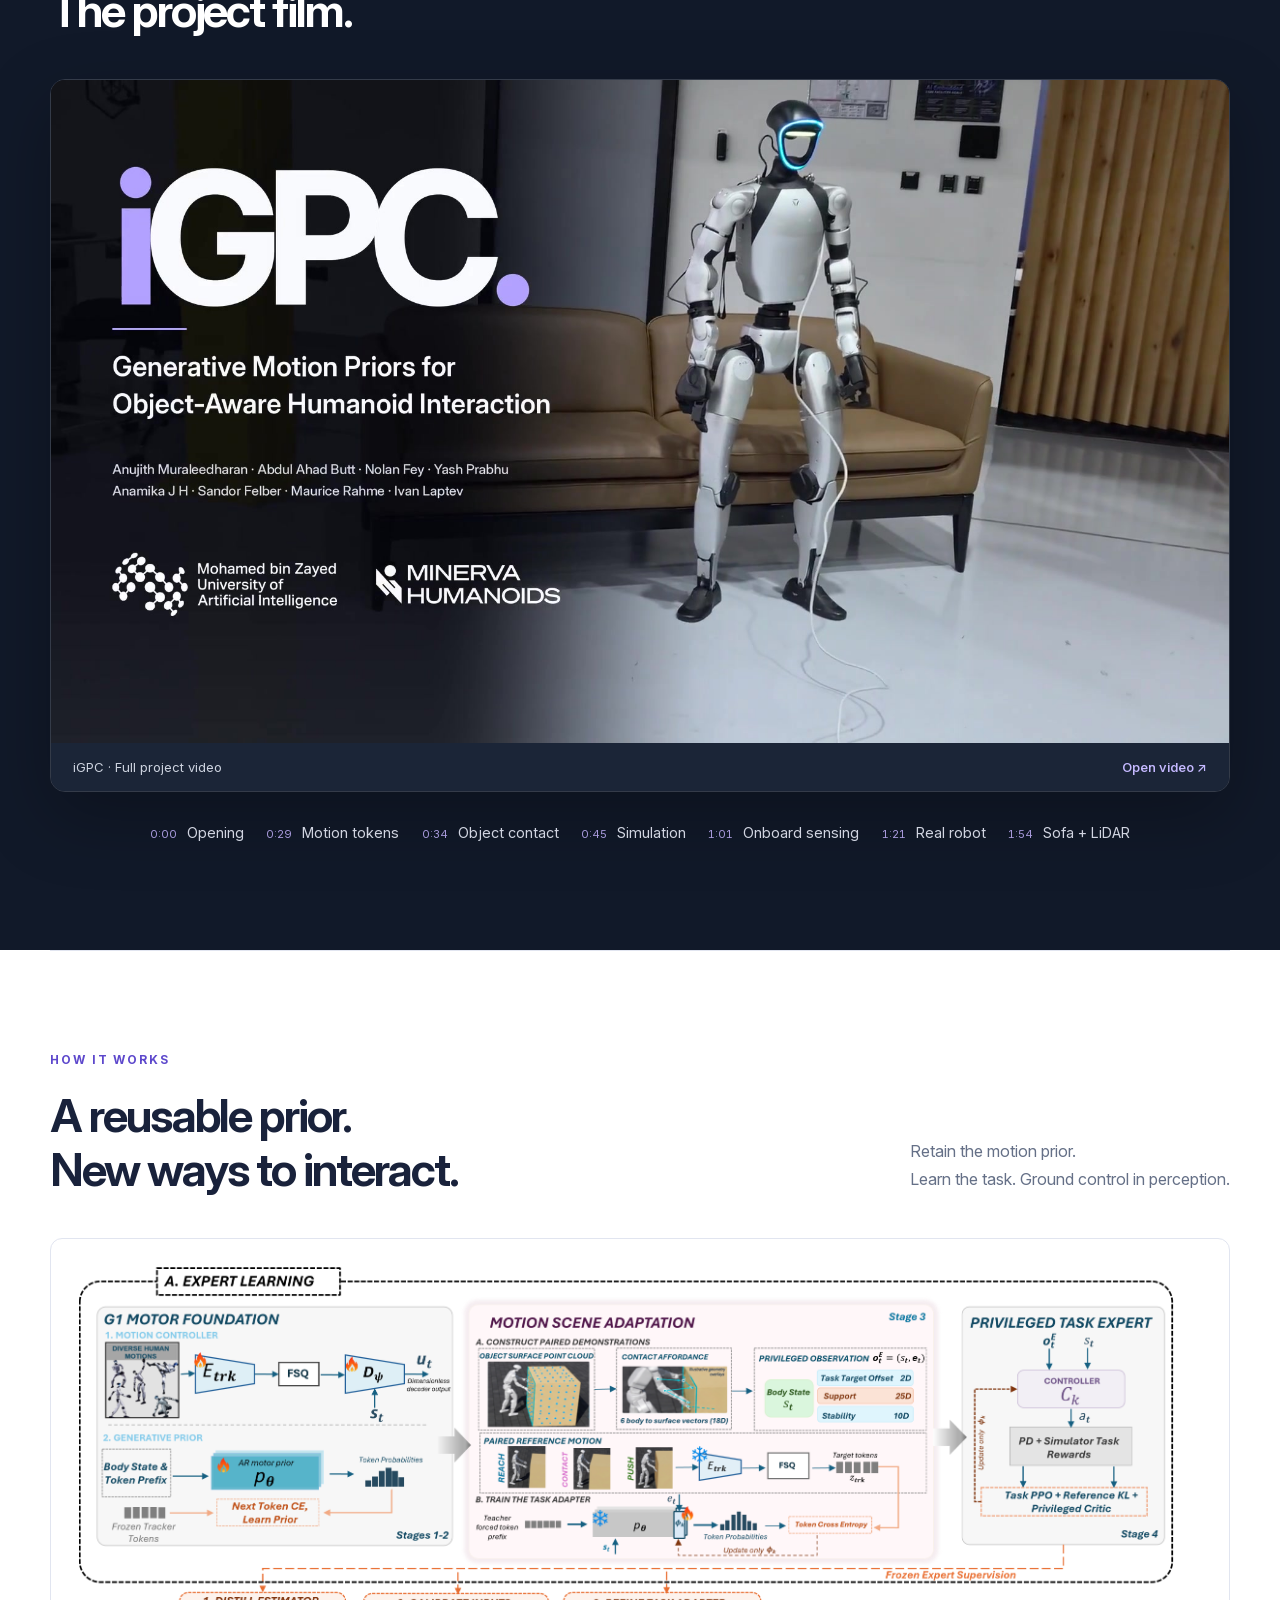
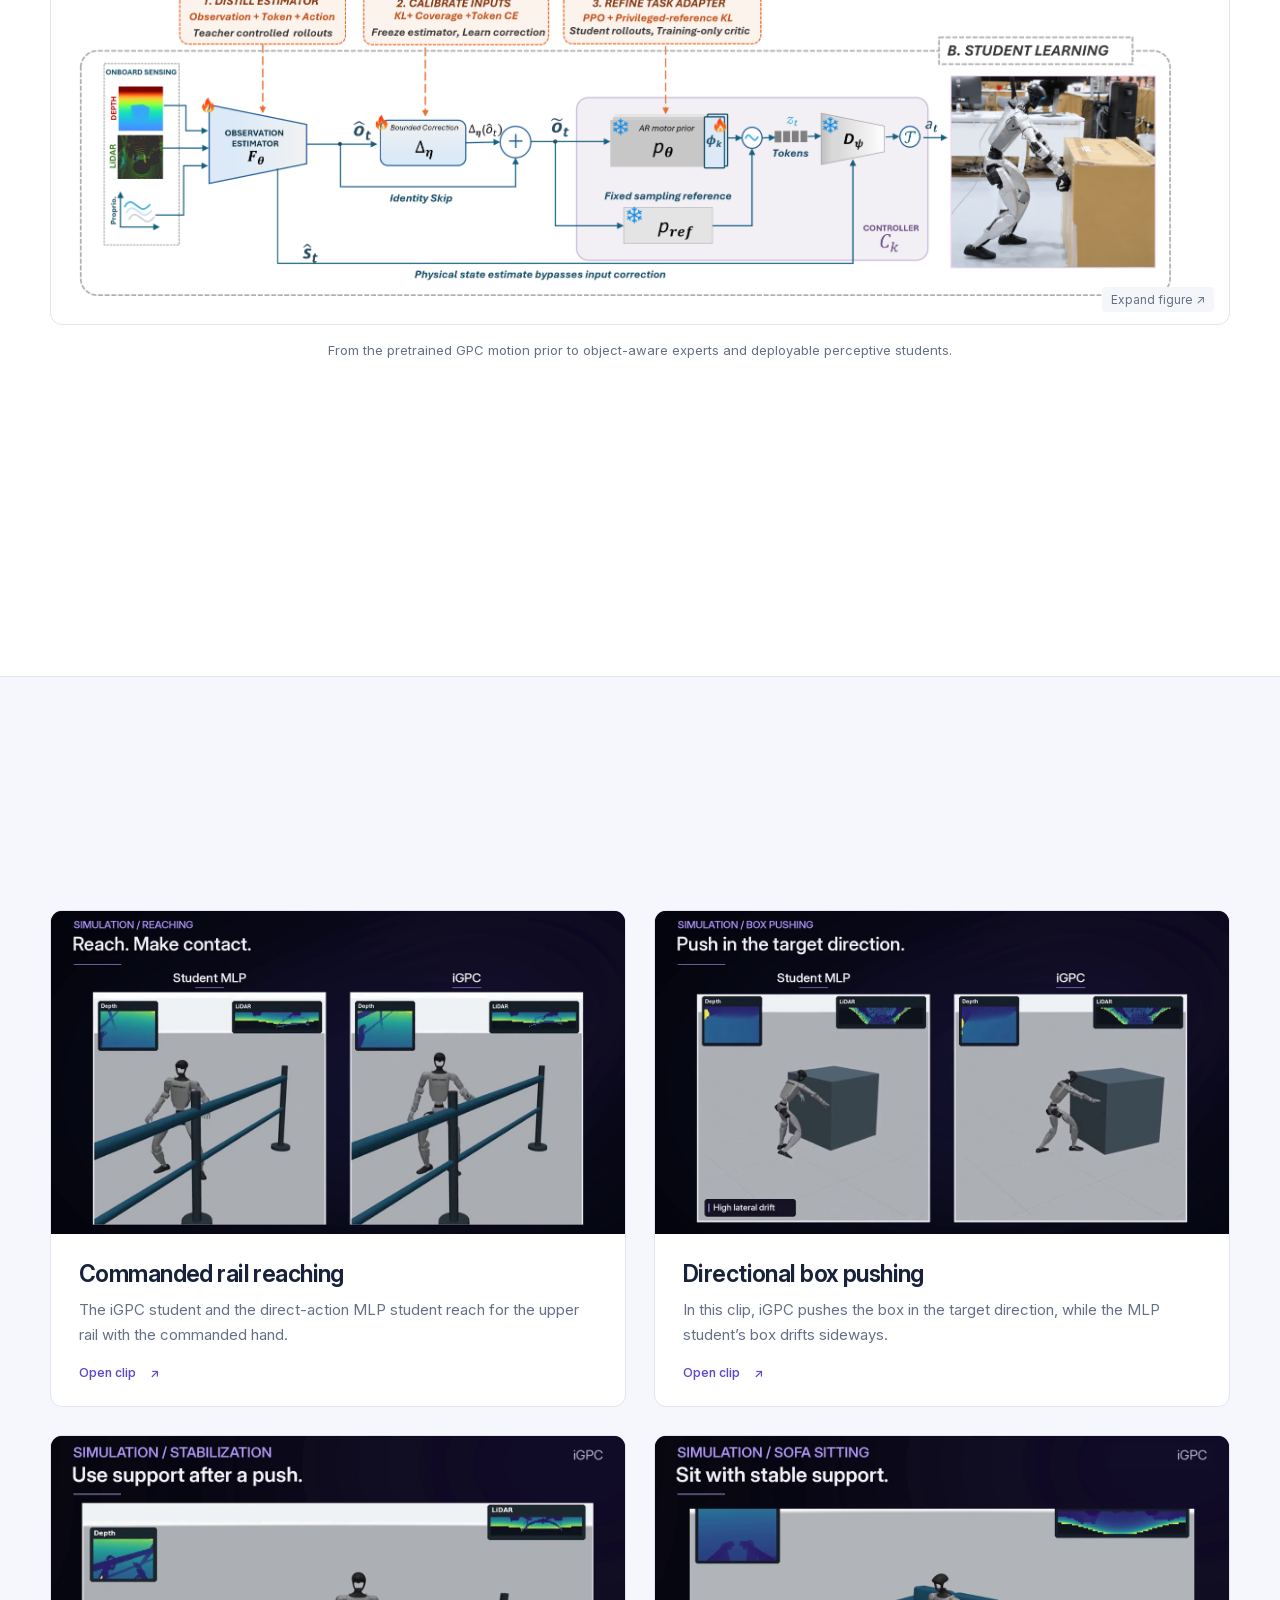
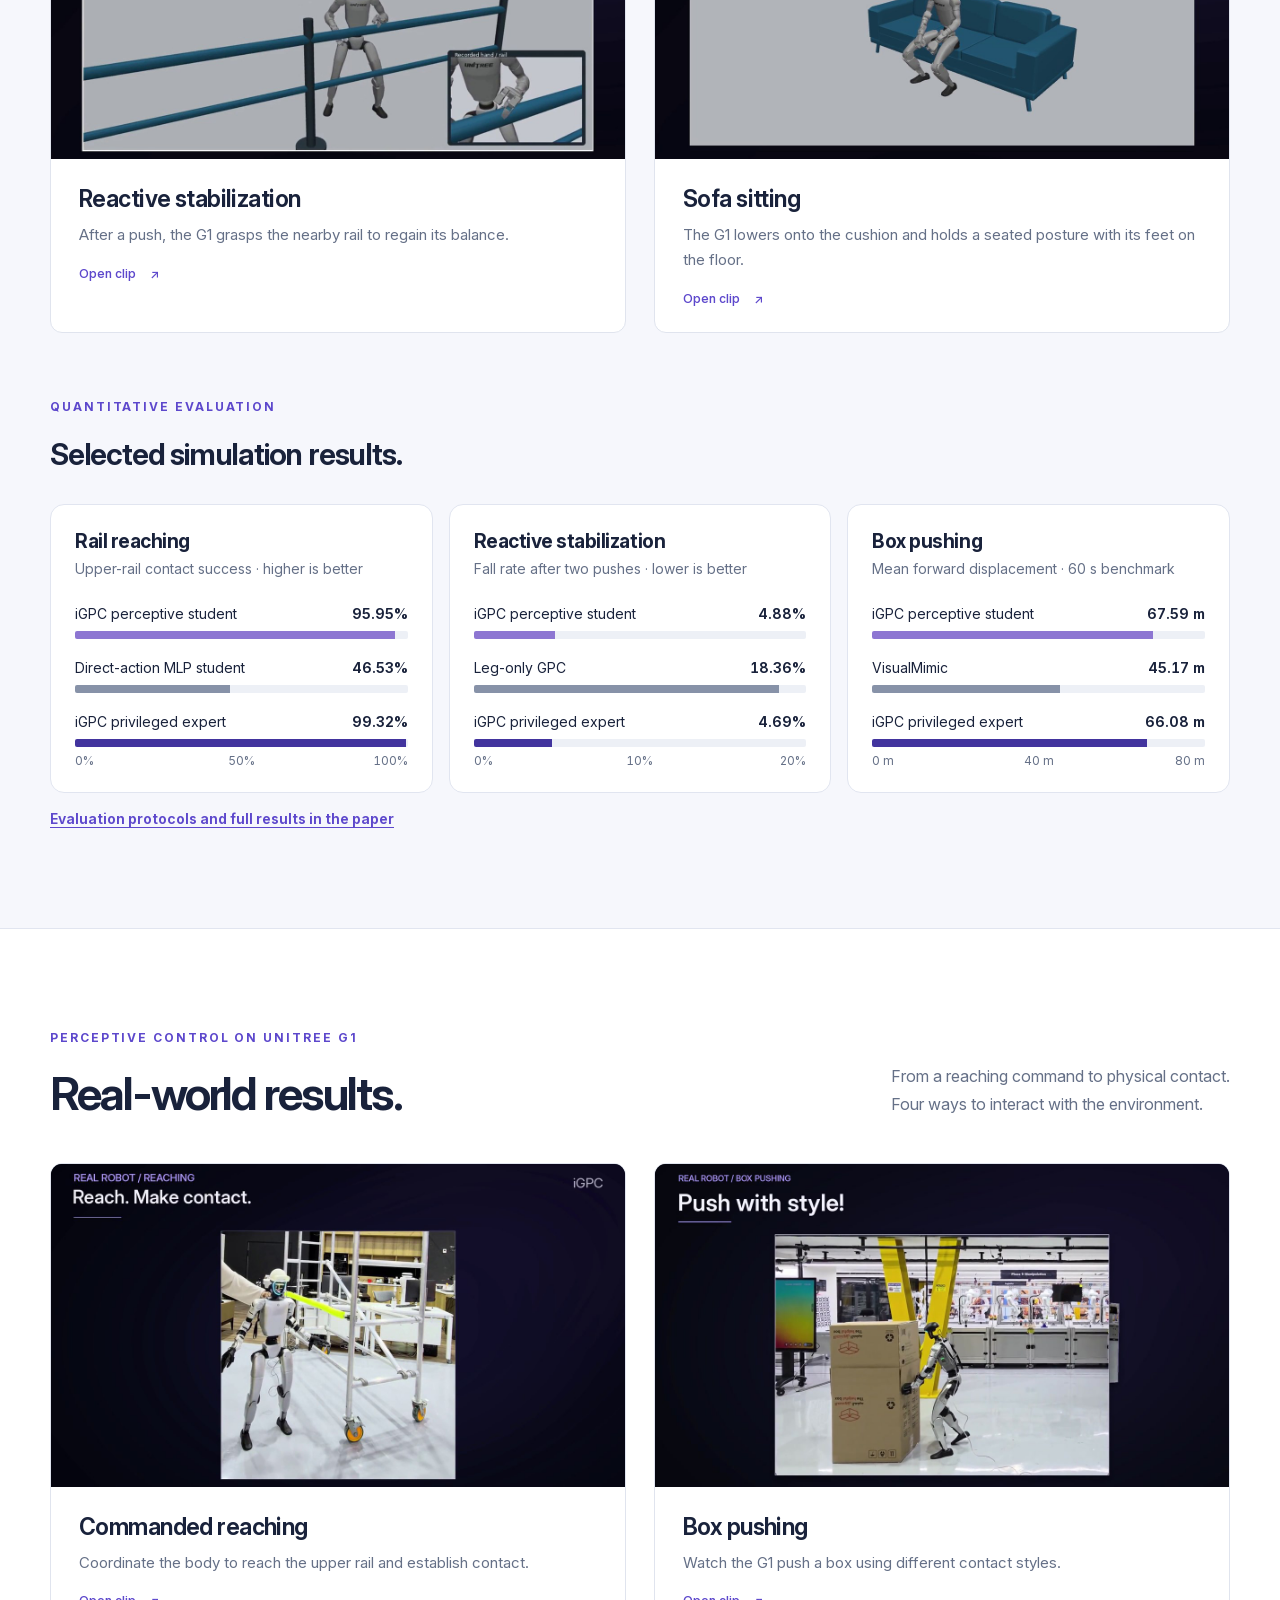
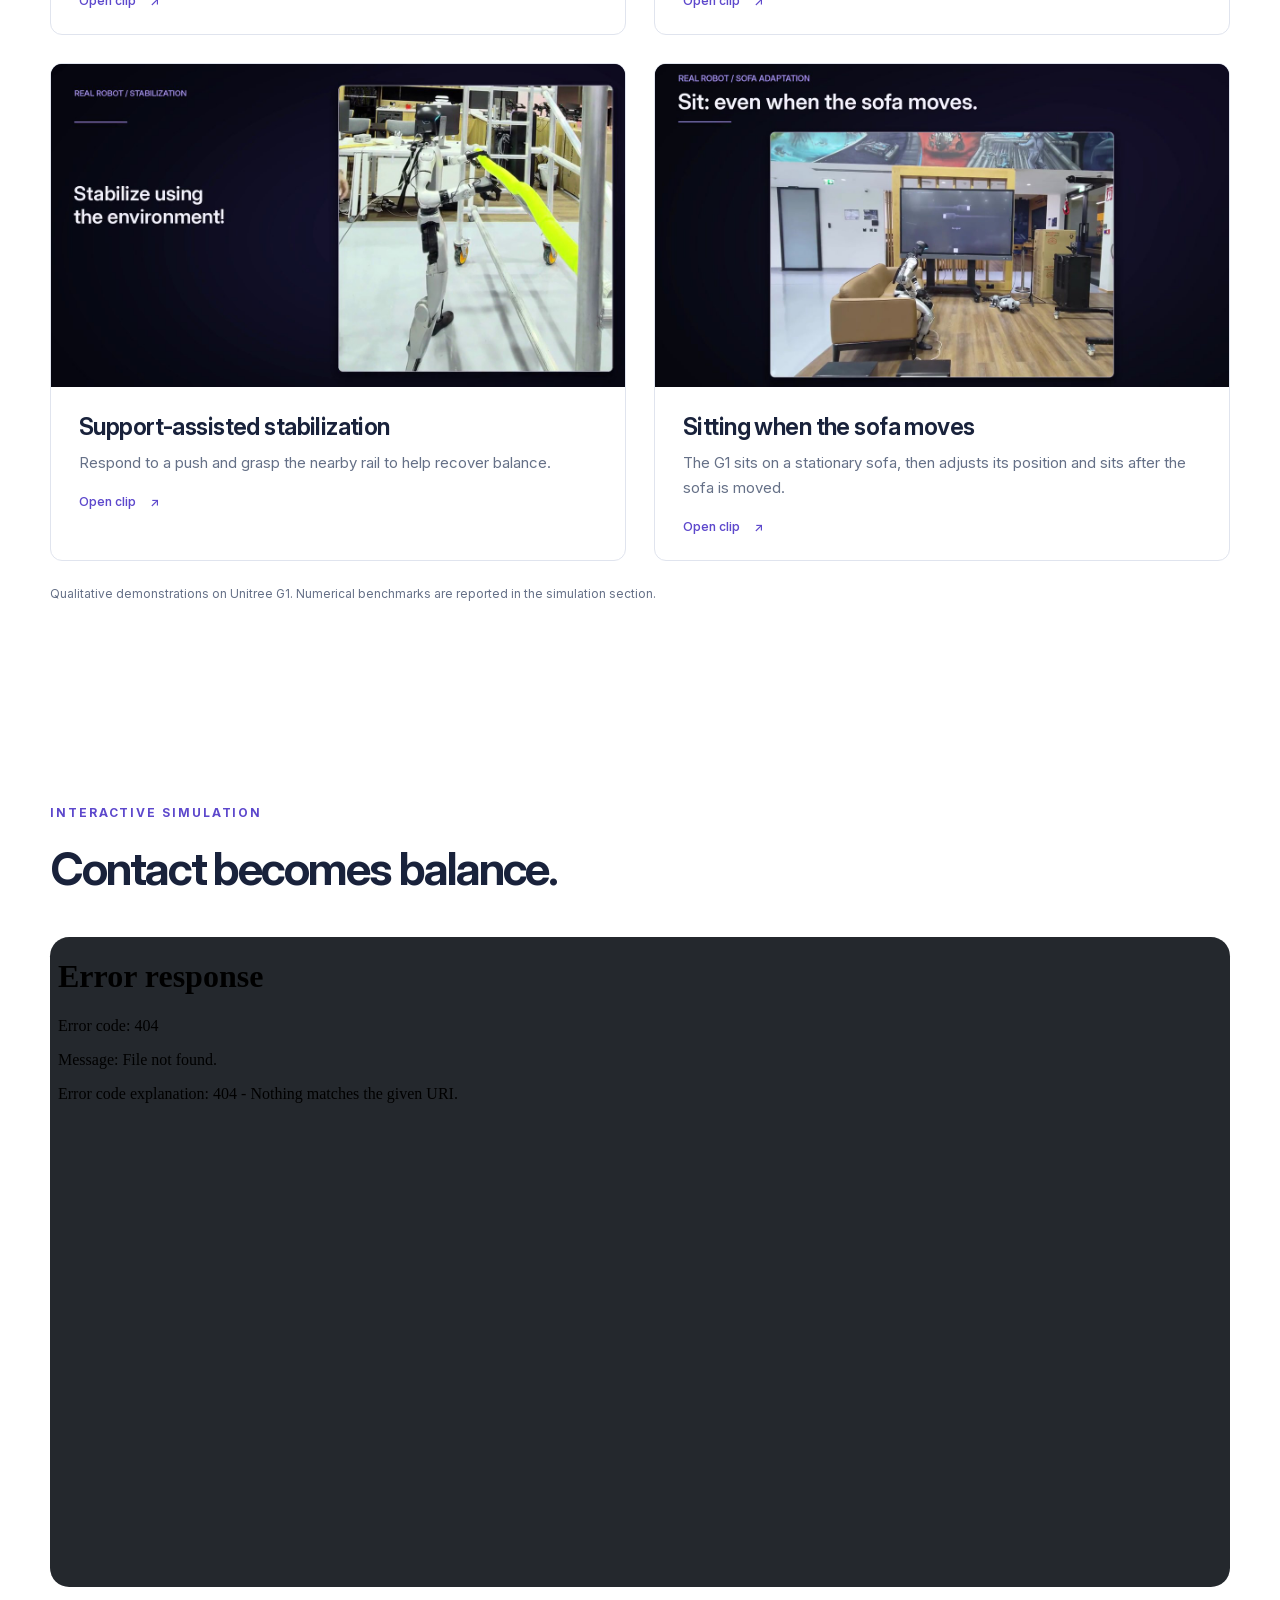
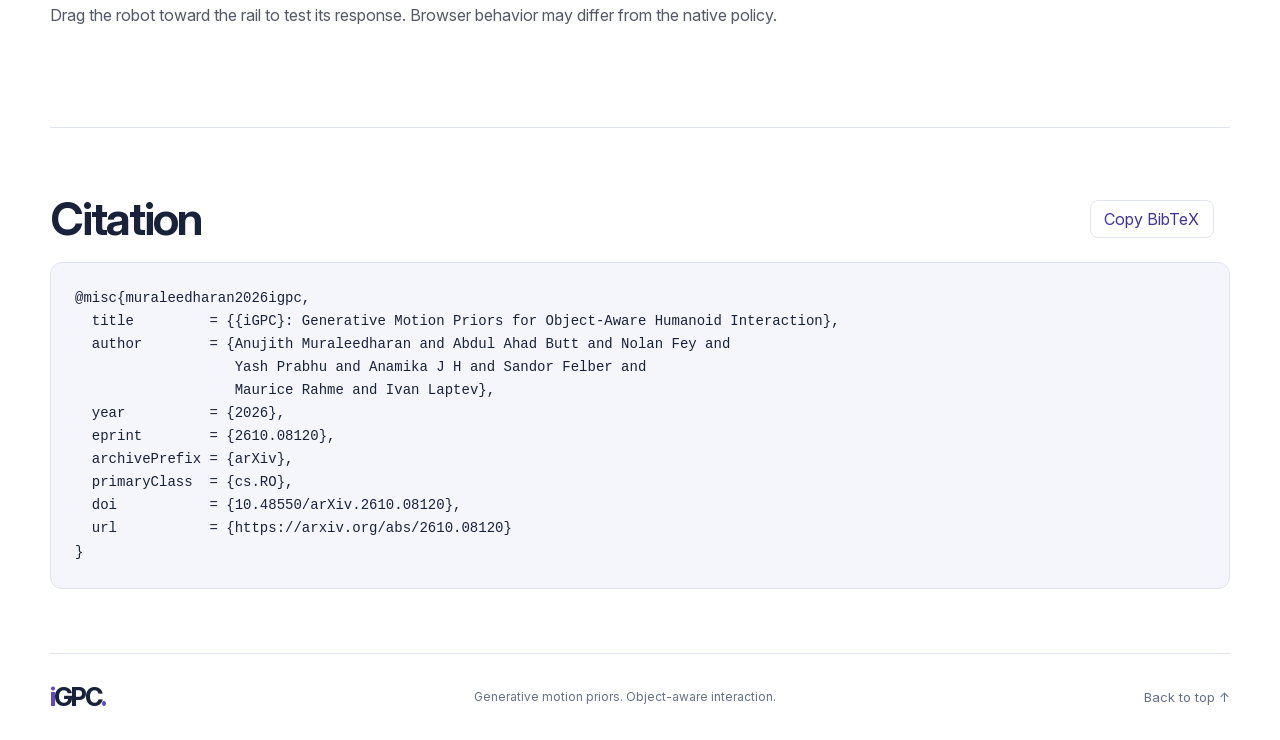
==== commit 811805dc: "Plot the iGPC privileged expert as its own labeled bar" ====
--- a/index.html
+++ b/index.html
@@ -20,7 +20,7 @@
   <link rel="canonical" href="https://anujithm.github.io/iGPC/">
   <title>iGPC · Object-Aware Humanoid Interaction</title>
   <link rel="icon" type="image/svg+xml" href="assets/favicon.svg">
-  <link rel="stylesheet" href="styles.css?v=result-charts1">
+  <link rel="stylesheet" href="styles.css?v=result-charts2">
   <script src="script.js?v=rail2" defer></script>
 </head>
 <body>
@@ -107,32 +107,32 @@
       <div class="quantitative-results">
         <div class="section-heading"><div><p class="eyebrow">QUANTITATIVE EVALUATION</p><h3 class="quantitative-title" id="evaluation-title">Selected simulation results.</h3></div></div>
         <div class="result-charts">
-          <article class="result-chart" style="--scale:100; --expert:99.32">
+          <article class="result-chart" style="--scale:100">
             <header><h4>Rail reaching</h4><p>Upper-rail contact success · higher is better</p></header>
             <dl>
               <div class="result-series" style="--value:95.95"><dt>iGPC perceptive student</dt><dd>95.95%</dd></div>
               <div class="result-series baseline" style="--value:46.53"><dt>Direct-action MLP student</dt><dd>46.53%</dd></div>
+              <div class="result-series expert" style="--value:99.32"><dt>iGPC privileged expert</dt><dd>99.32%</dd></div>
             </dl>
             <div class="result-axis" aria-hidden="true"><span>0%</span><span>50%</span><span>100%</span></div>
-            <p class="result-reference">iGPC privileged expert <strong>99.32%</strong></p>
           </article>
-          <article class="result-chart" style="--scale:20; --expert:4.69">
+          <article class="result-chart" style="--scale:20">
             <header><h4>Reactive stabilization</h4><p>Fall rate after two pushes · lower is better</p></header>
             <dl>
               <div class="result-series" style="--value:4.88"><dt>iGPC perceptive student</dt><dd>4.88%</dd></div>
               <div class="result-series baseline" style="--value:18.36"><dt>Leg-only GPC</dt><dd>18.36%</dd></div>
+              <div class="result-series expert" style="--value:4.69"><dt>iGPC privileged expert</dt><dd>4.69%</dd></div>
             </dl>
             <div class="result-axis" aria-hidden="true"><span>0%</span><span>10%</span><span>20%</span></div>
-            <p class="result-reference">iGPC privileged expert <strong>4.69%</strong></p>
           </article>
-          <article class="result-chart" style="--scale:80; --expert:66.08">
+          <article class="result-chart" style="--scale:80">
             <header><h4>Box pushing</h4><p>Mean forward displacement · 60 s benchmark</p></header>
             <dl>
               <div class="result-series" style="--value:67.59"><dt>iGPC perceptive student</dt><dd>67.59 m</dd></div>
               <div class="result-series baseline" style="--value:45.17"><dt>VisualMimic</dt><dd>45.17 m</dd></div>
+              <div class="result-series expert" style="--value:66.08"><dt>iGPC privileged expert</dt><dd>66.08 m</dd></div>
             </dl>
             <div class="result-axis" aria-hidden="true"><span>0 m</span><span>40 m</span><span>80 m</span></div>
-            <p class="result-reference">iGPC privileged expert <strong>66.08 m</strong></p>
           </article>
         </div>
         <a class="text-link result-source" href="https://arxiv.org/html/2610.08120v2#S5.SS3">Evaluation protocols and full results in the paper</a>
--- a/styles.css
+++ b/styles.css
@@ -81,7 +81,7 @@
 .rail-playground{display:block;width:100%;height:clamp(350px,58vw,650px);border:0;border-radius:1.2rem;background:#24282d}
 .rail-note{font-size:1rem;line-height:1.5;color:#555866;margin:1rem 0 0}
 
-/* The printed value, its bar, and the expert tick share a zero-based task scale. */
+/* All three policy bars share a zero-based scale within each task. */
 .result-charts{display:grid;grid-template-columns:repeat(auto-fit,minmax(min(100%,17.5rem),1fr));gap:1rem}
 .result-chart{min-width:0;background:#fff;border:1px solid var(--line);border-radius:14px;padding:clamp(1rem,2vw,1.5rem);display:flex;flex-direction:column}
 .result-chart header{flex:1}
@@ -90,14 +90,11 @@
 .result-chart dl{display:grid;gap:1.15rem;margin:0}
 .result-series{--fill:#8d76d2;position:relative;display:grid;grid-template-columns:minmax(0,1fr) auto;align-items:baseline;gap:.6rem;isolation:isolate;padding-bottom:1rem;font-size:.875rem;line-height:1.4}
 .result-series.baseline{--fill:#8792a8}
-.result-series dd,.result-reference strong{margin:0;font-weight:650;font-variant-numeric:tabular-nums;white-space:nowrap}
+.result-series.expert{--fill:var(--accent-deep)}
+.result-series dd{margin:0;font-weight:650;font-variant-numeric:tabular-nums;white-space:nowrap}
 .result-series::before{content:"";position:absolute;inset:auto 0 0;height:.5rem;border-radius:2px;
   background:linear-gradient(to right,var(--fill) 0 calc(100% * var(--value) / var(--scale)),#edf0f6 calc(100% * var(--value) / var(--scale)) 100%)}
-.result-series::after{content:"";position:absolute;bottom:-.15rem;left:calc(100% * var(--expert) / var(--scale));height:.8rem;border-left:2px solid var(--ink);transform:translateX(-50%)}
 .result-axis{display:grid;grid-template-columns:1fr auto 1fr;margin-top:.35rem;font-size:.75rem;color:var(--muted);font-variant-numeric:tabular-nums}
 .result-axis span:last-child{text-align:right}
-.result-chart .result-reference{display:flex;gap:.4rem;align-items:baseline;flex-wrap:wrap;margin:1rem 0 0;padding-top:.75rem;border-top:1px solid var(--line);font-size:.875rem;color:var(--ink)}
-.result-reference::before{content:"";display:inline-block;height:.8rem;border-left:2px solid var(--ink);align-self:center}
-.result-reference strong{margin-left:auto}
 .result-source{margin-top:1.1rem;text-decoration:underline;text-underline-offset:3px}
-@media(forced-colors:active){.result-series::before{width:calc(100% * var(--value) / var(--scale));background:CanvasText;forced-color-adjust:none}.result-series::after,.result-reference::before{border-color:LinkText}}
+@media(forced-colors:active){.result-series::before{width:calc(100% * var(--value) / var(--scale));background:CanvasText;forced-color-adjust:none}}
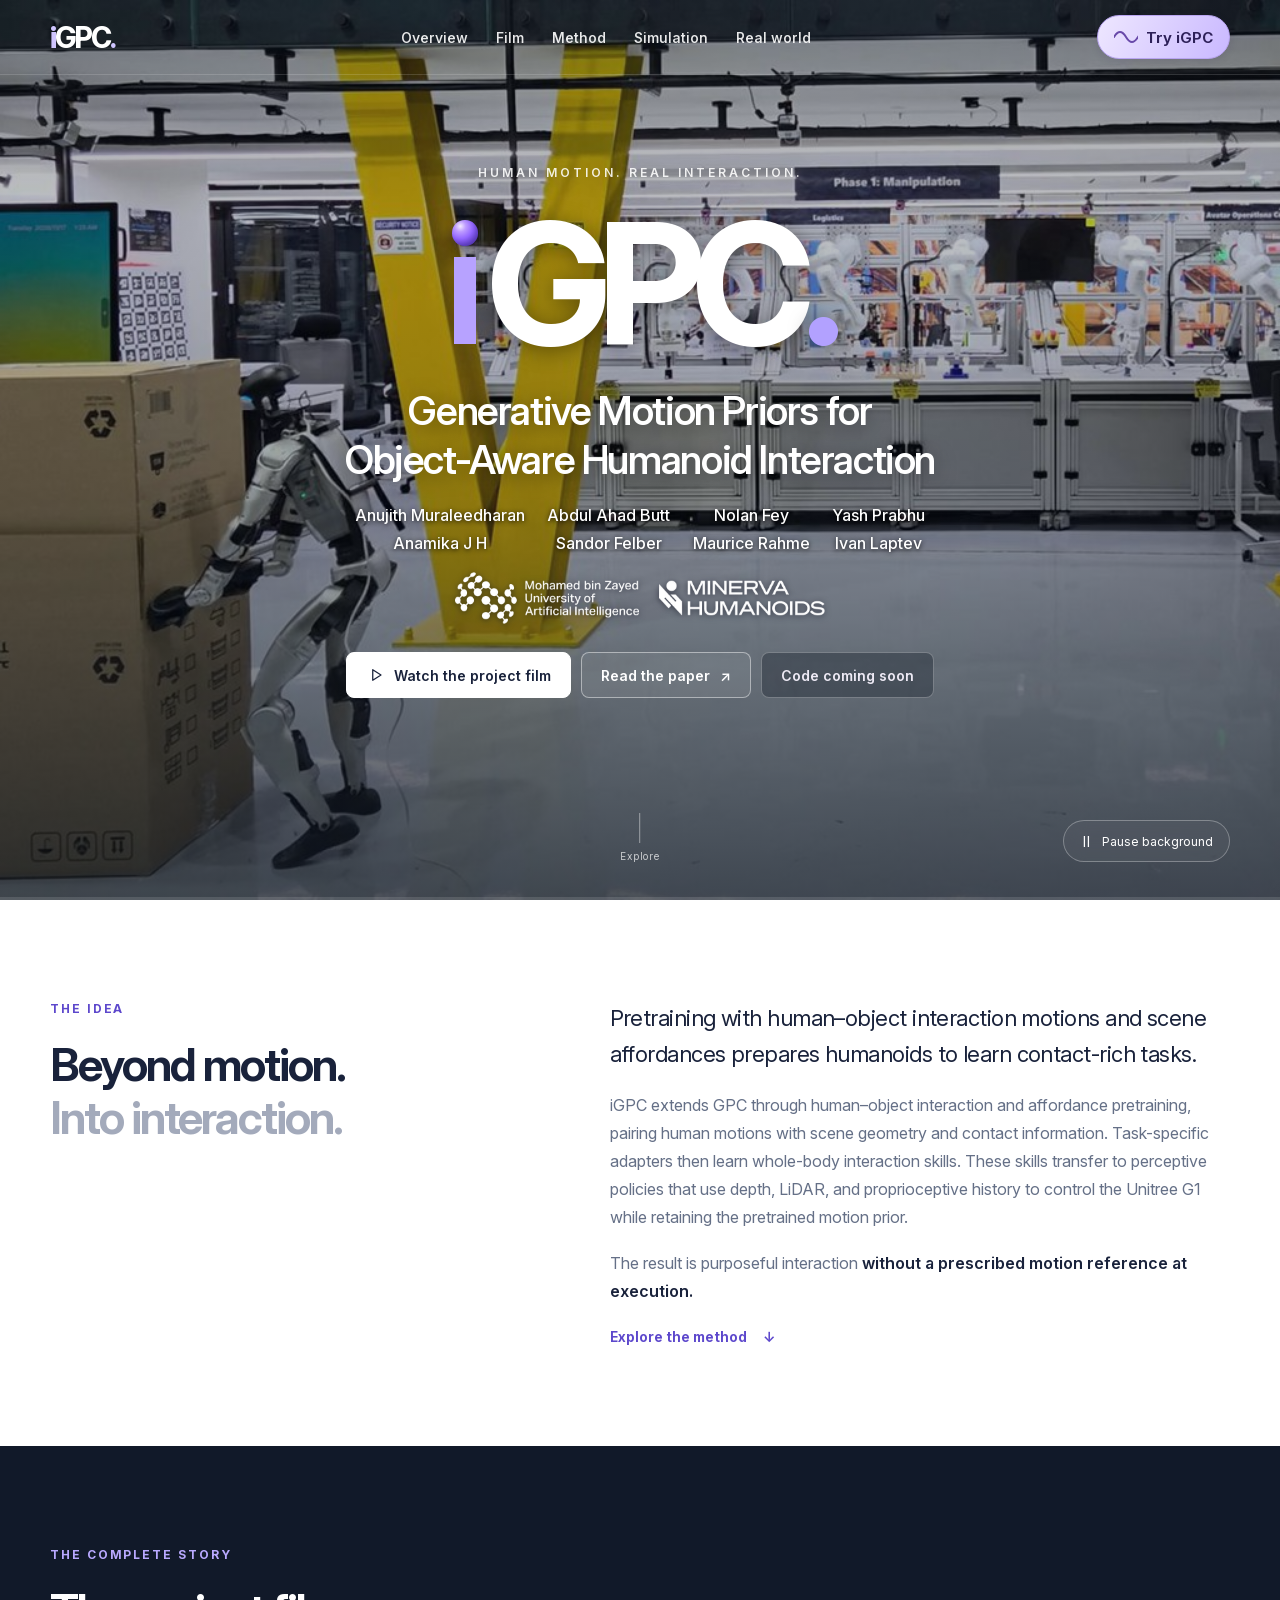
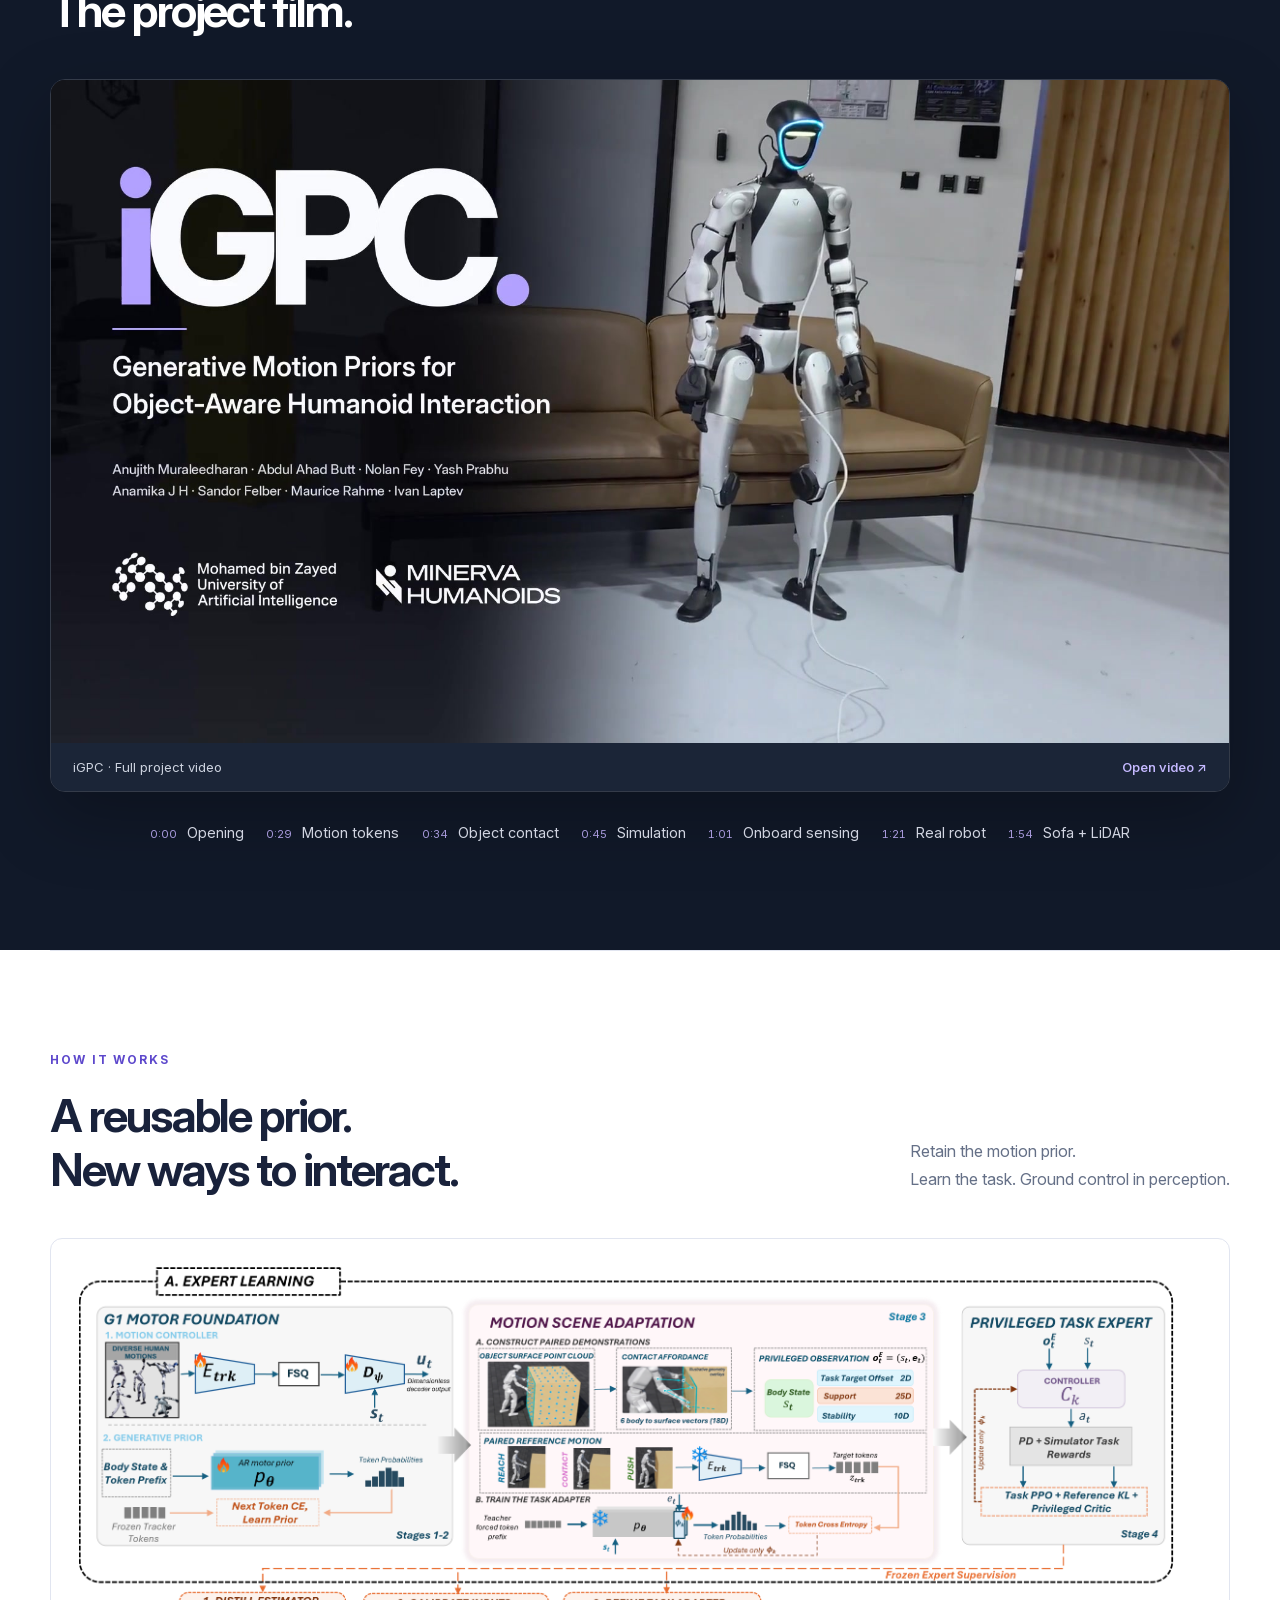
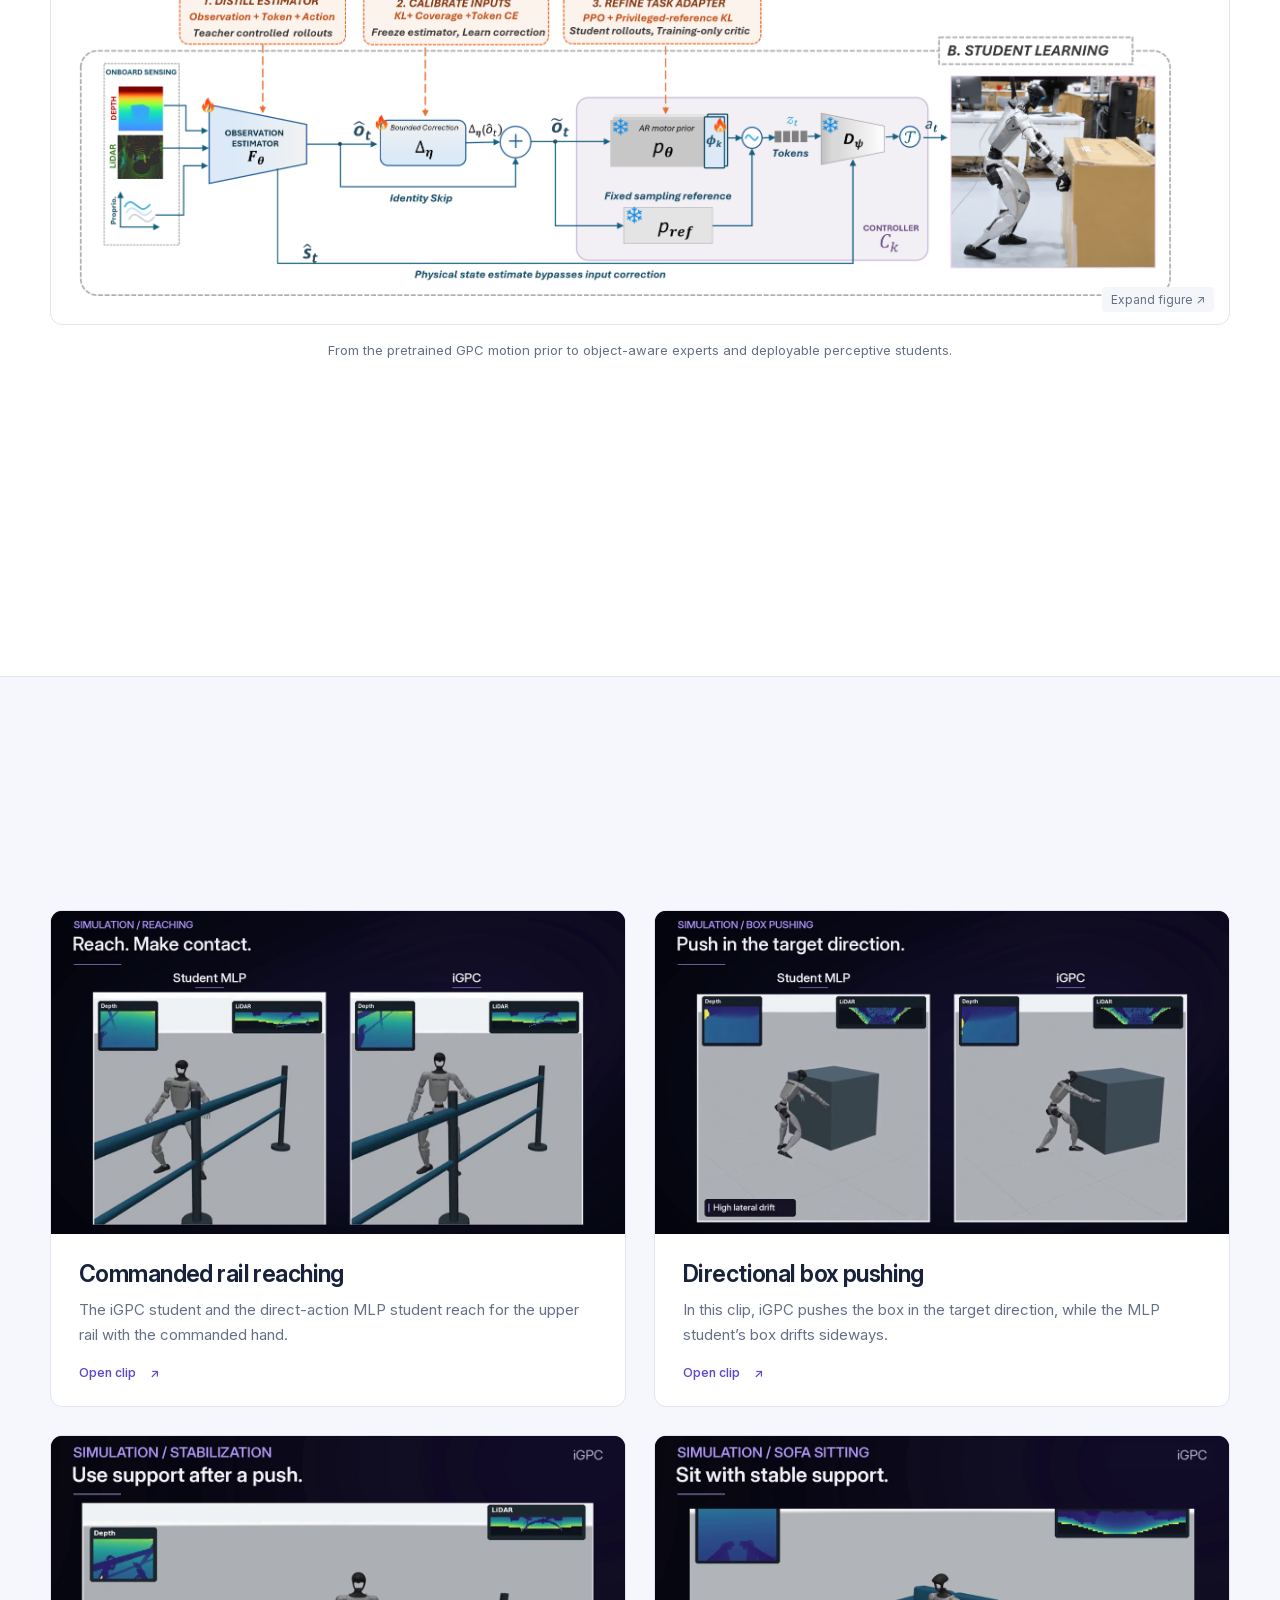
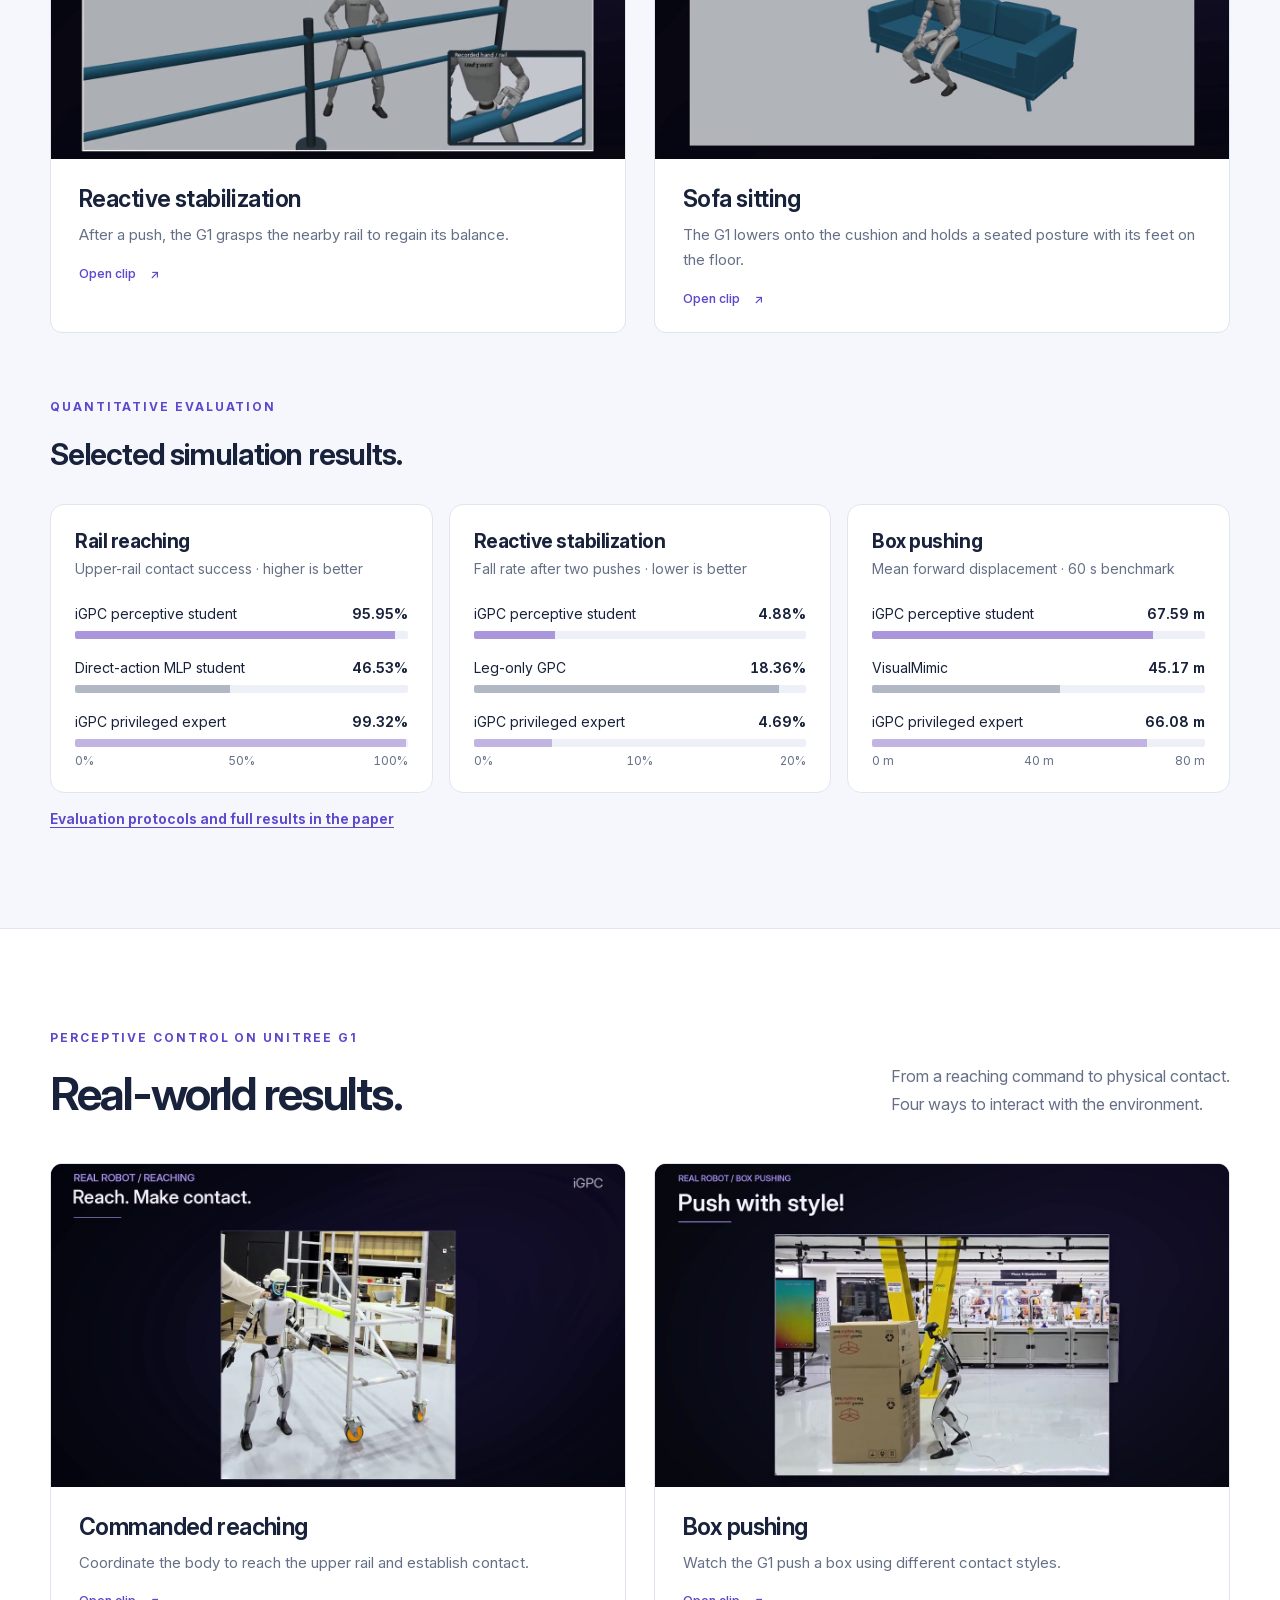
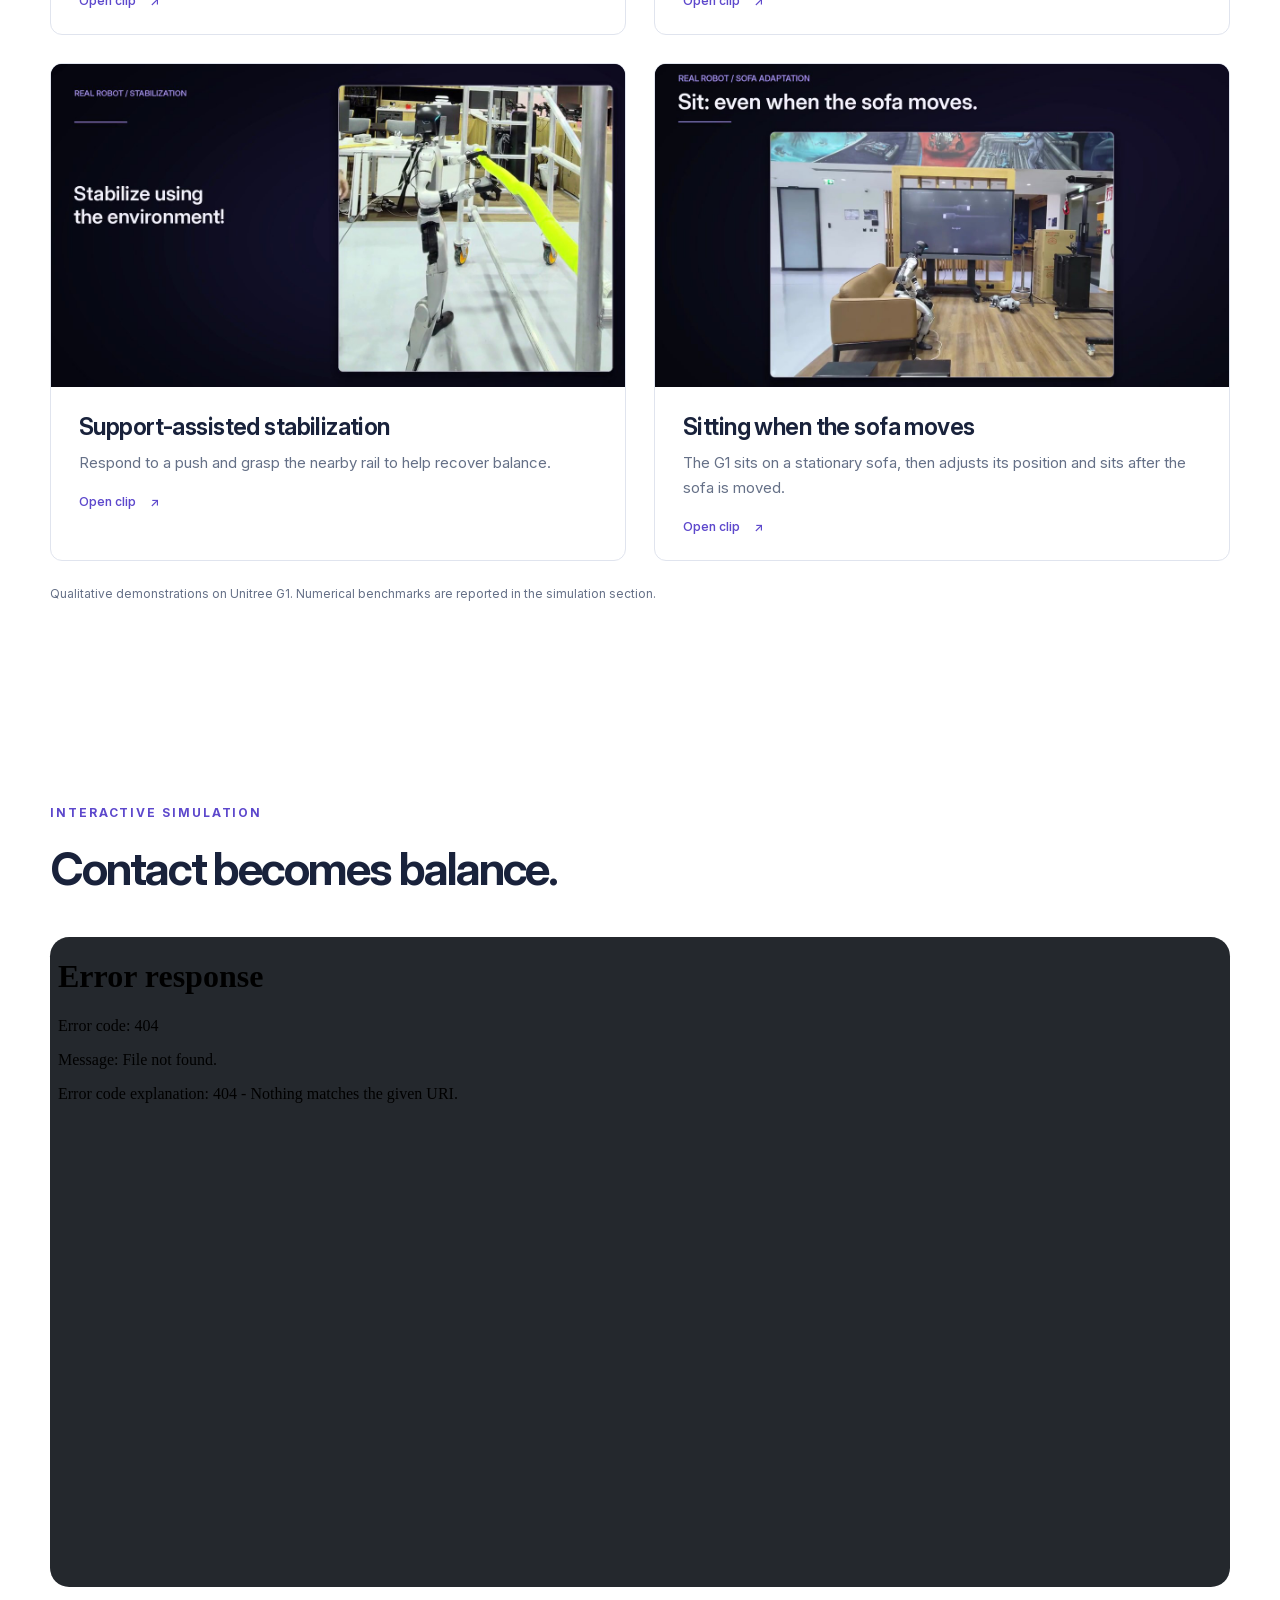
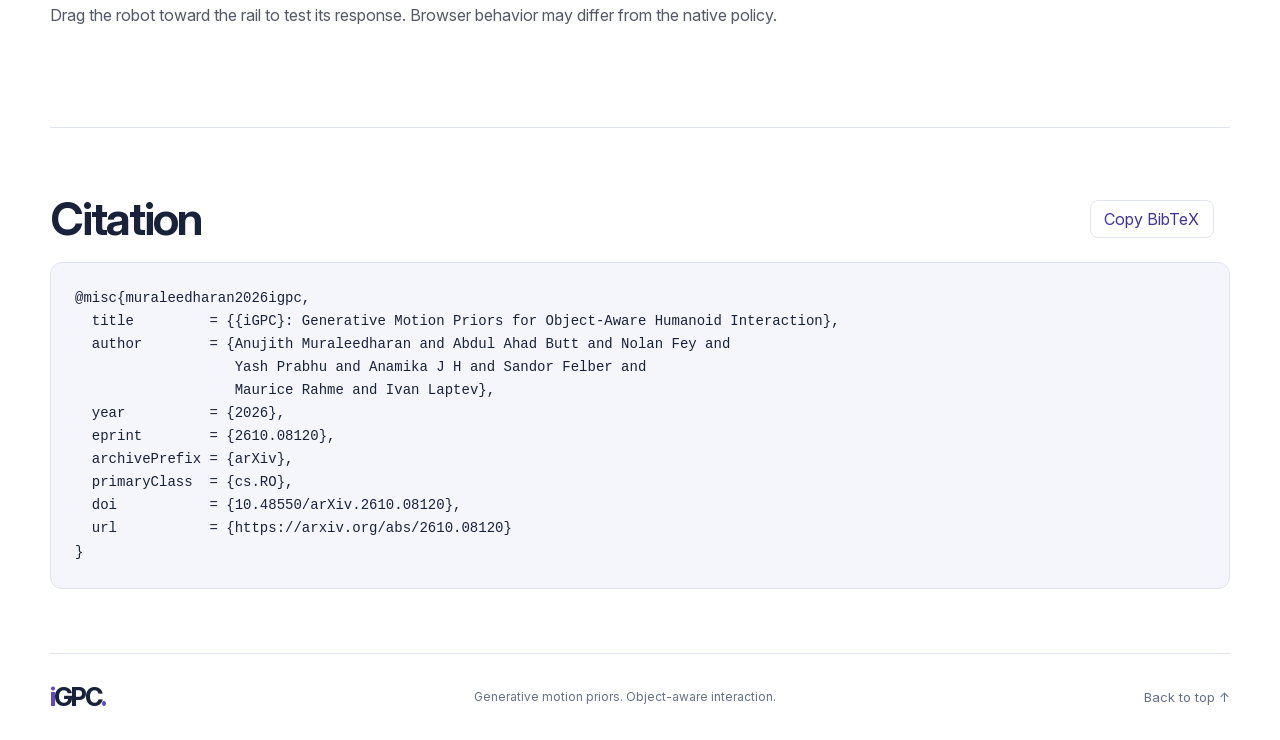
==== commit b5a11269: "Lighten the simulation chart palette" ====
--- a/index.html
+++ b/index.html
@@ -20,7 +20,7 @@
   <link rel="canonical" href="https://anujithm.github.io/iGPC/">
   <title>iGPC · Object-Aware Humanoid Interaction</title>
   <link rel="icon" type="image/svg+xml" href="assets/favicon.svg">
-  <link rel="stylesheet" href="styles.css?v=result-charts2">
+  <link rel="stylesheet" href="styles.css?v=result-charts3">
   <script src="script.js?v=rail2" defer></script>
 </head>
 <body>
--- a/styles.css
+++ b/styles.css
@@ -88,9 +88,9 @@
 .result-chart h4{font-size:1.2rem;line-height:1.3;letter-spacing:-.025em;margin:0}
 .result-chart header p{color:var(--muted);font-size:.875rem;line-height:1.45;margin:.35rem 0 1.5rem}
 .result-chart dl{display:grid;gap:1.15rem;margin:0}
-.result-series{--fill:#8d76d2;position:relative;display:grid;grid-template-columns:minmax(0,1fr) auto;align-items:baseline;gap:.6rem;isolation:isolate;padding-bottom:1rem;font-size:.875rem;line-height:1.4}
-.result-series.baseline{--fill:#8792a8}
-.result-series.expert{--fill:var(--accent-deep)}
+.result-series{--fill:#aa96db;position:relative;display:grid;grid-template-columns:minmax(0,1fr) auto;align-items:baseline;gap:.6rem;isolation:isolate;padding-bottom:1rem;font-size:.875rem;line-height:1.4}
+.result-series.baseline{--fill:#b1b8c5}
+.result-series.expert{--fill:#c1b3e2}
 .result-series dd{margin:0;font-weight:650;font-variant-numeric:tabular-nums;white-space:nowrap}
 .result-series::before{content:"";position:absolute;inset:auto 0 0;height:.5rem;border-radius:2px;
   background:linear-gradient(to right,var(--fill) 0 calc(100% * var(--value) / var(--scale)),#edf0f6 calc(100% * var(--value) / var(--scale)) 100%)}
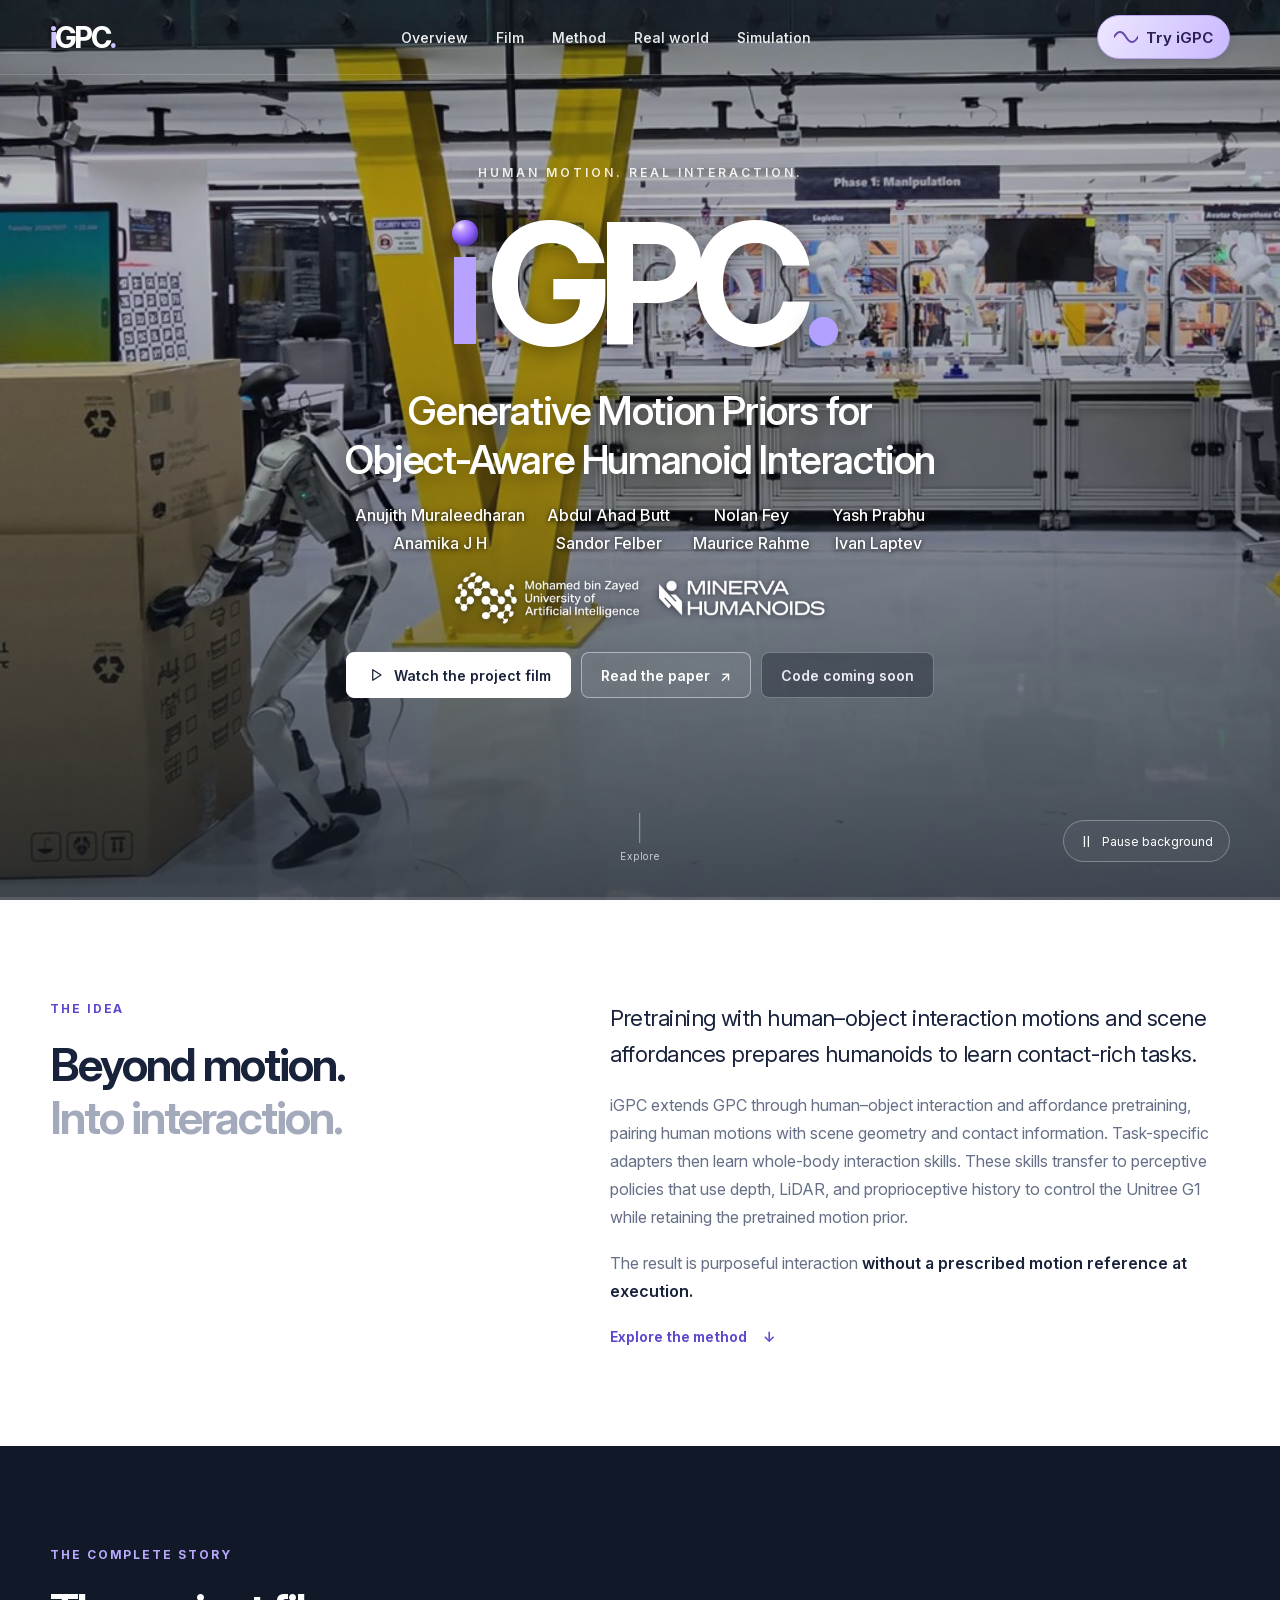
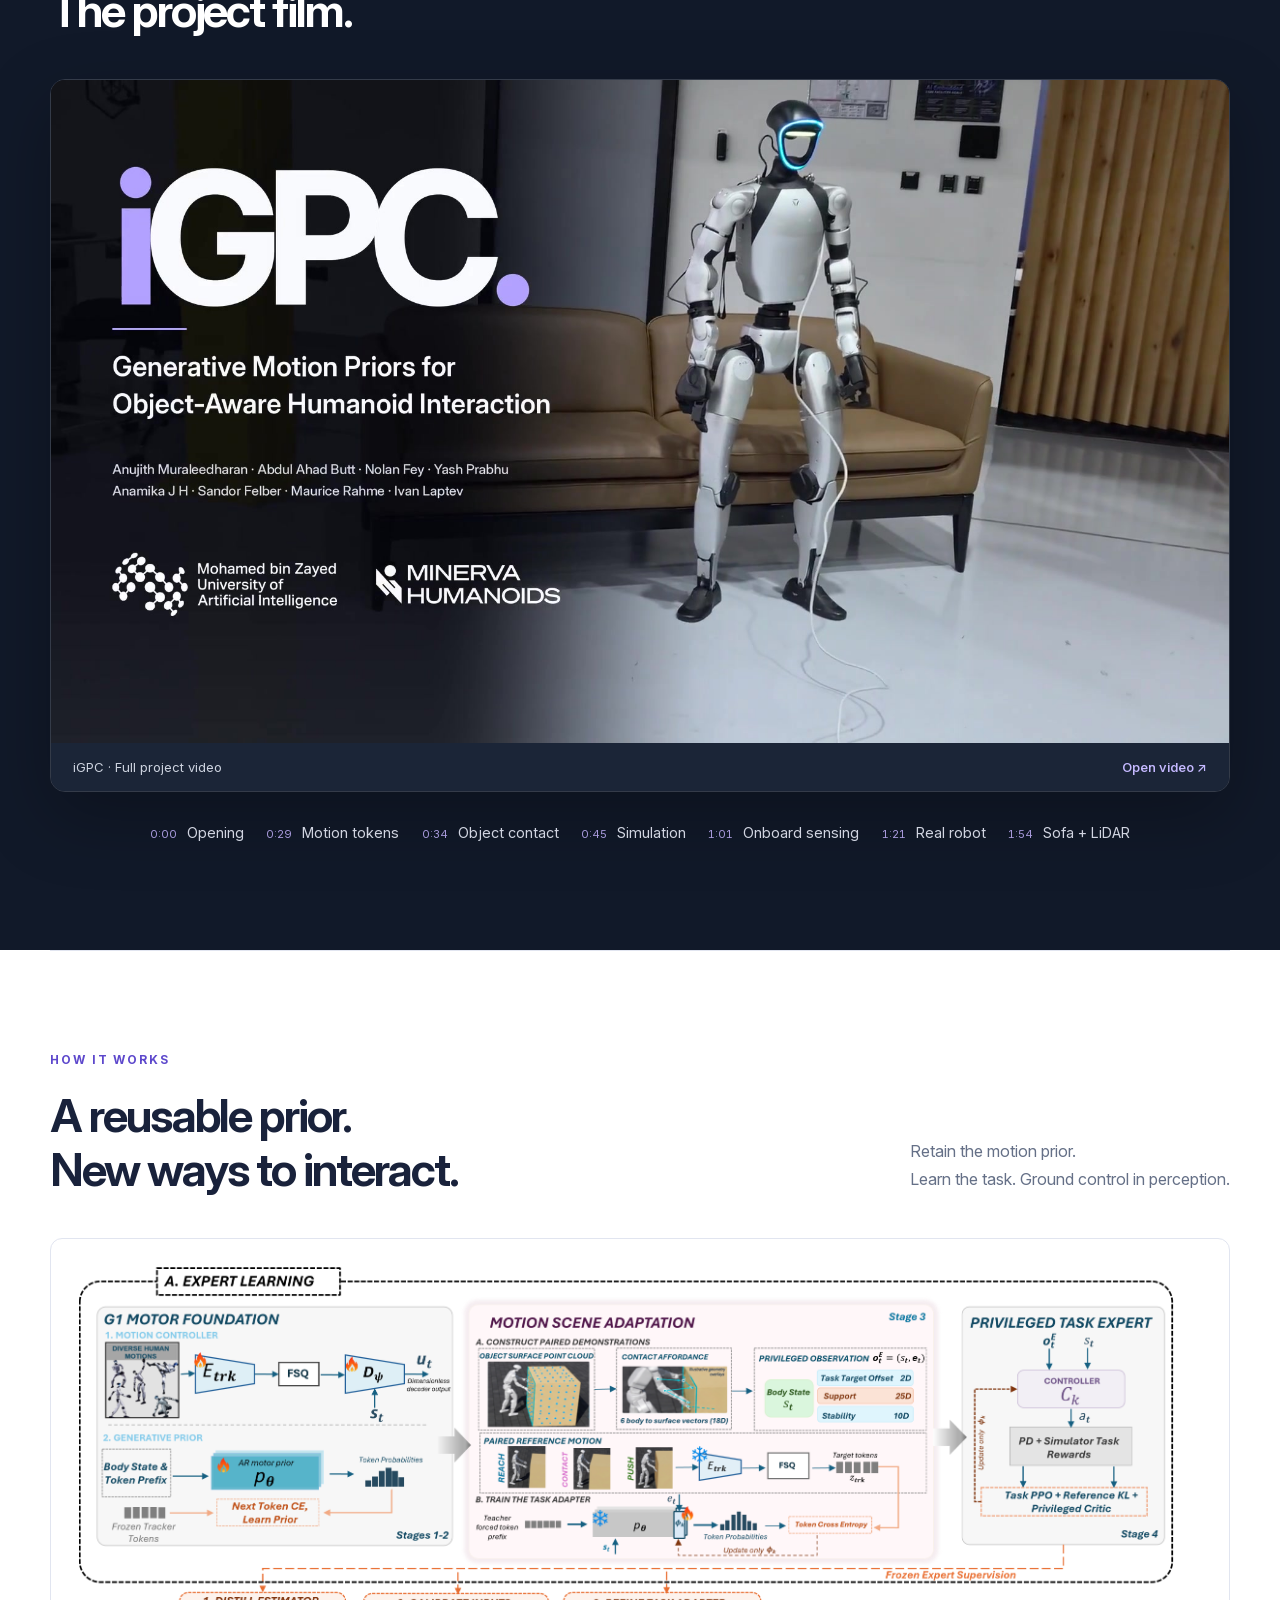
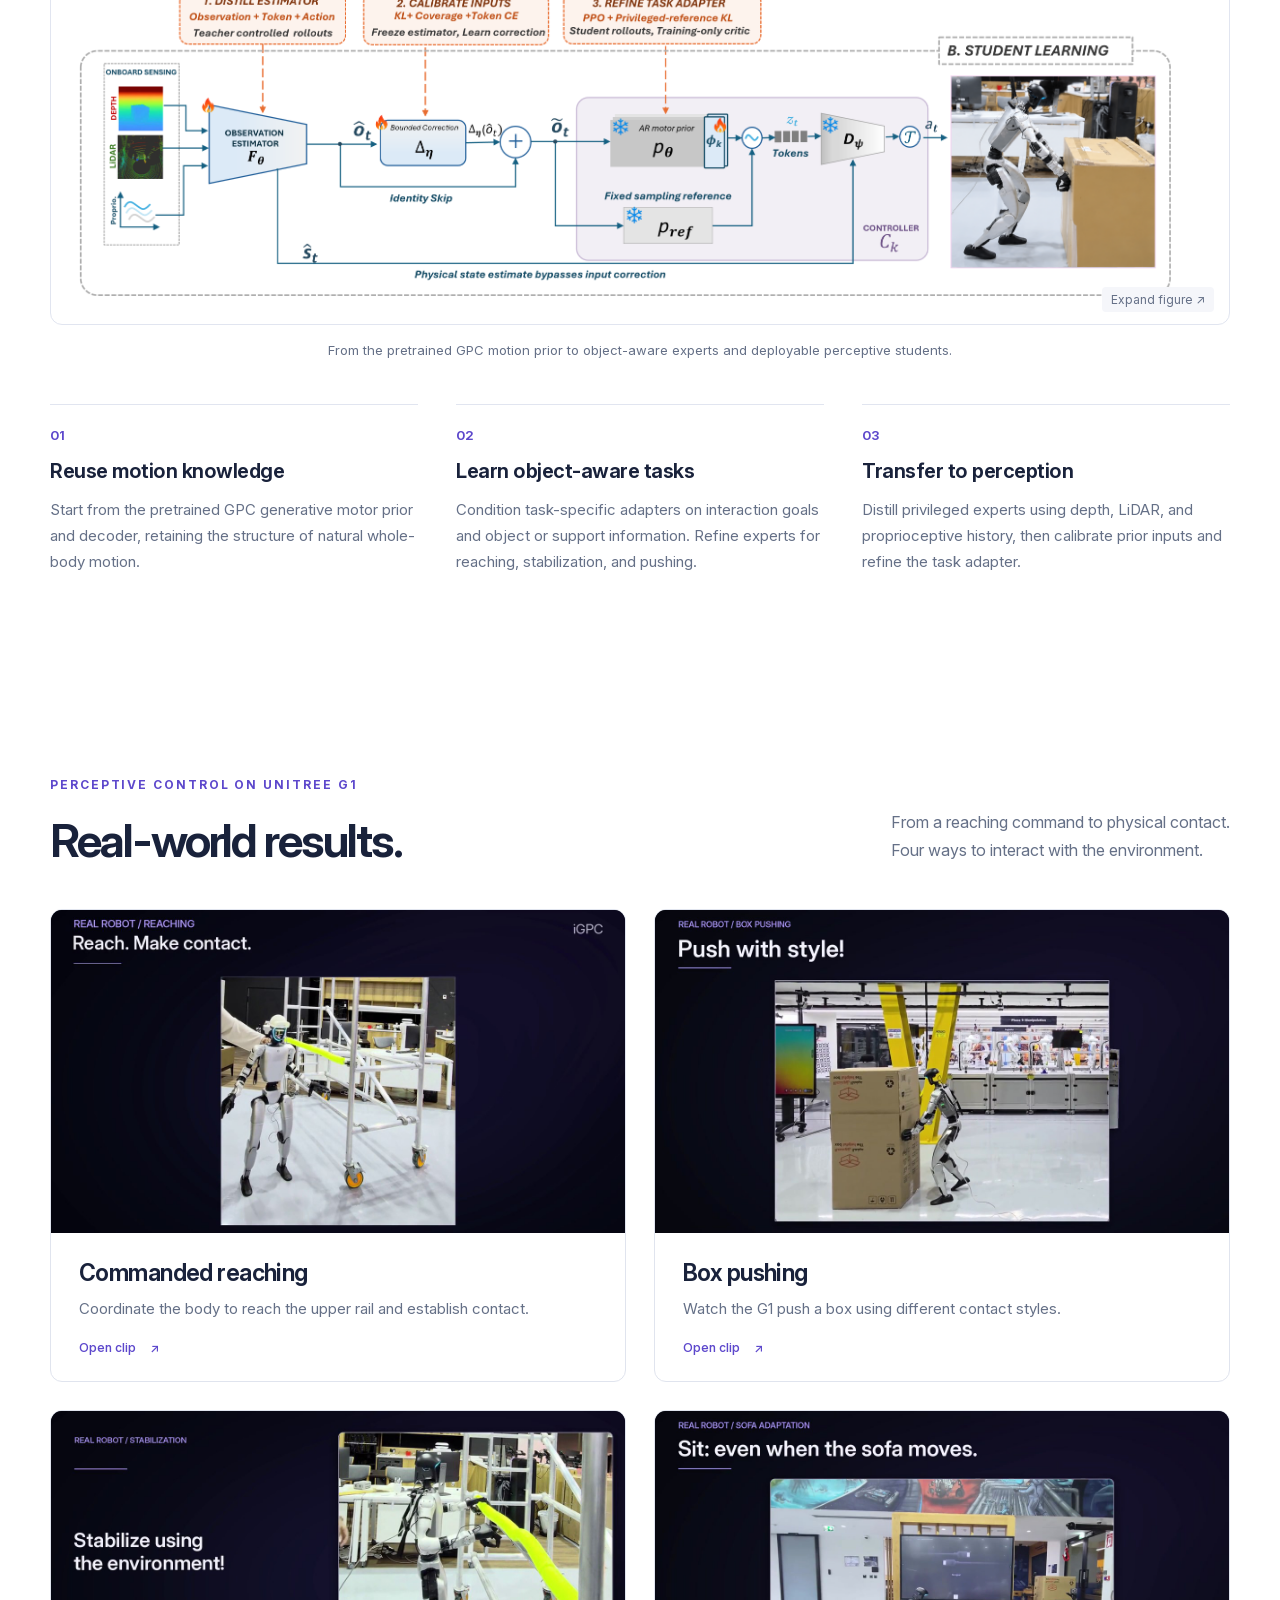
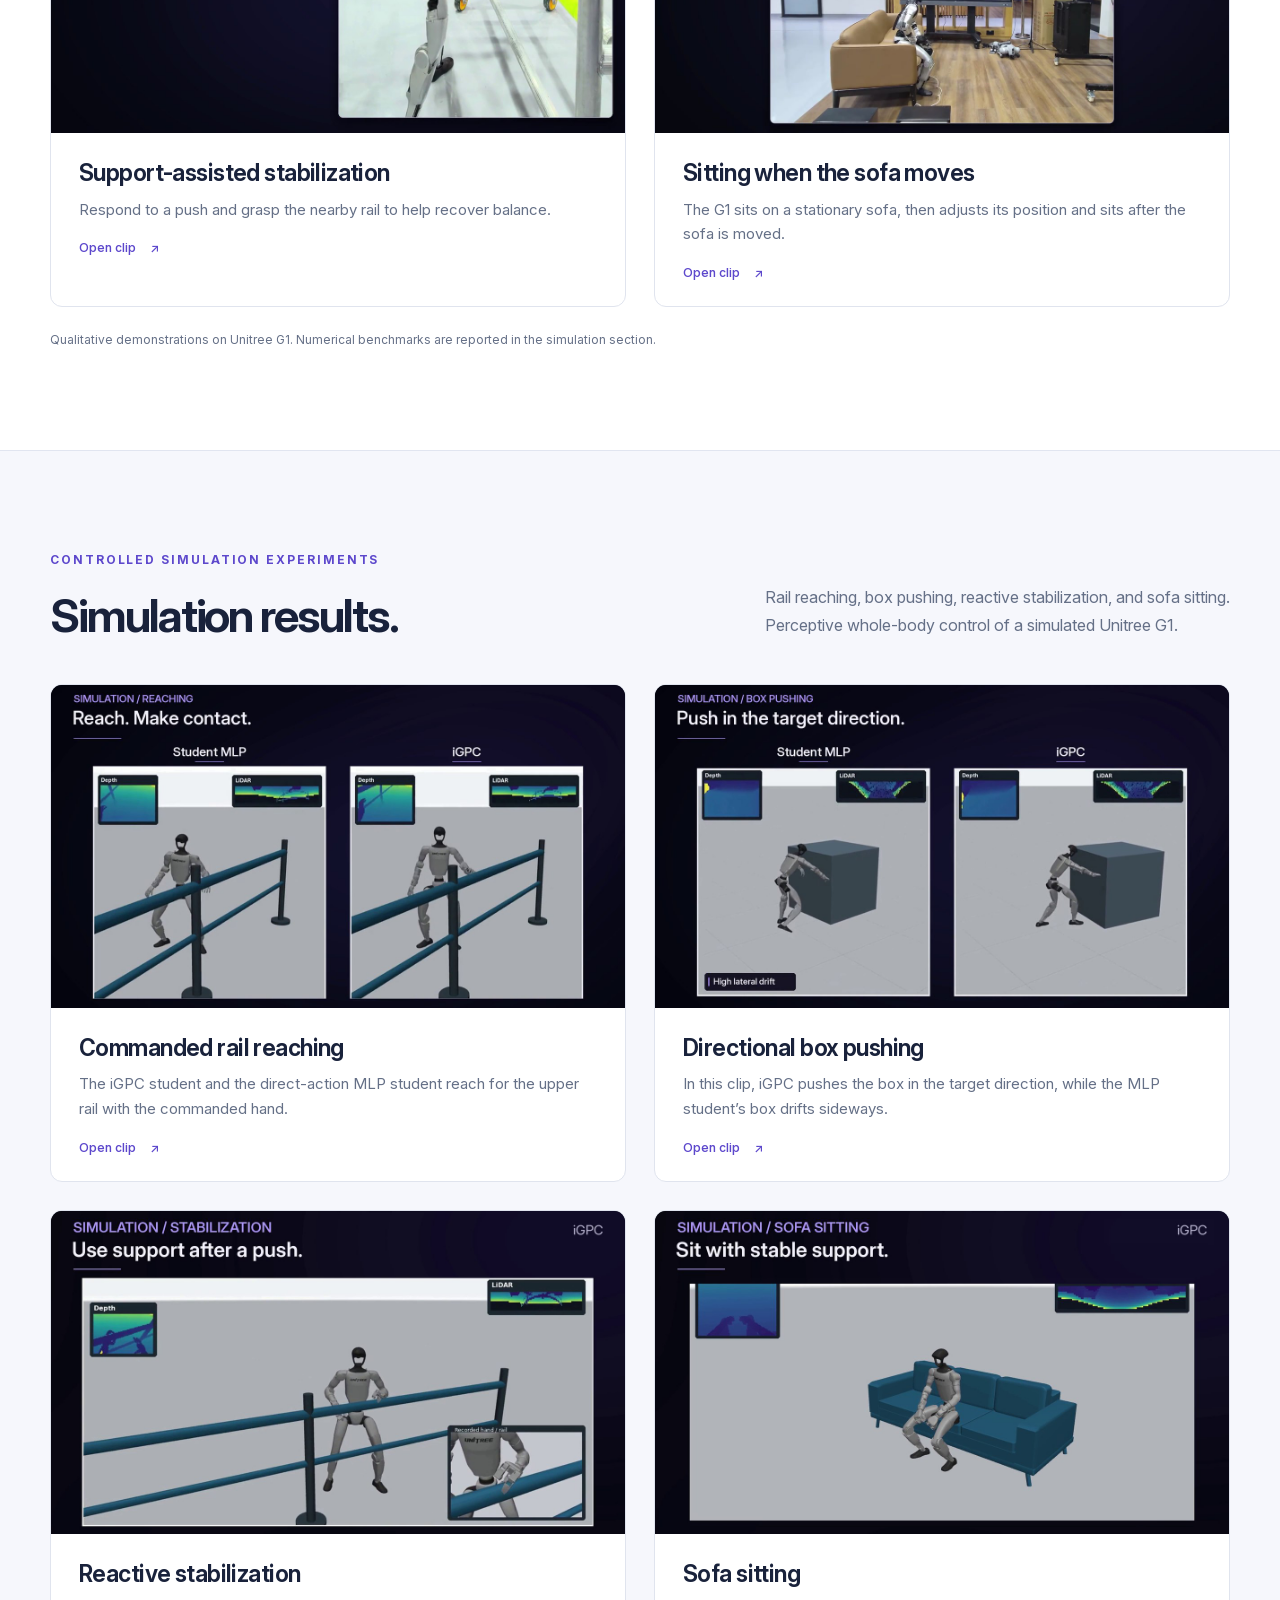
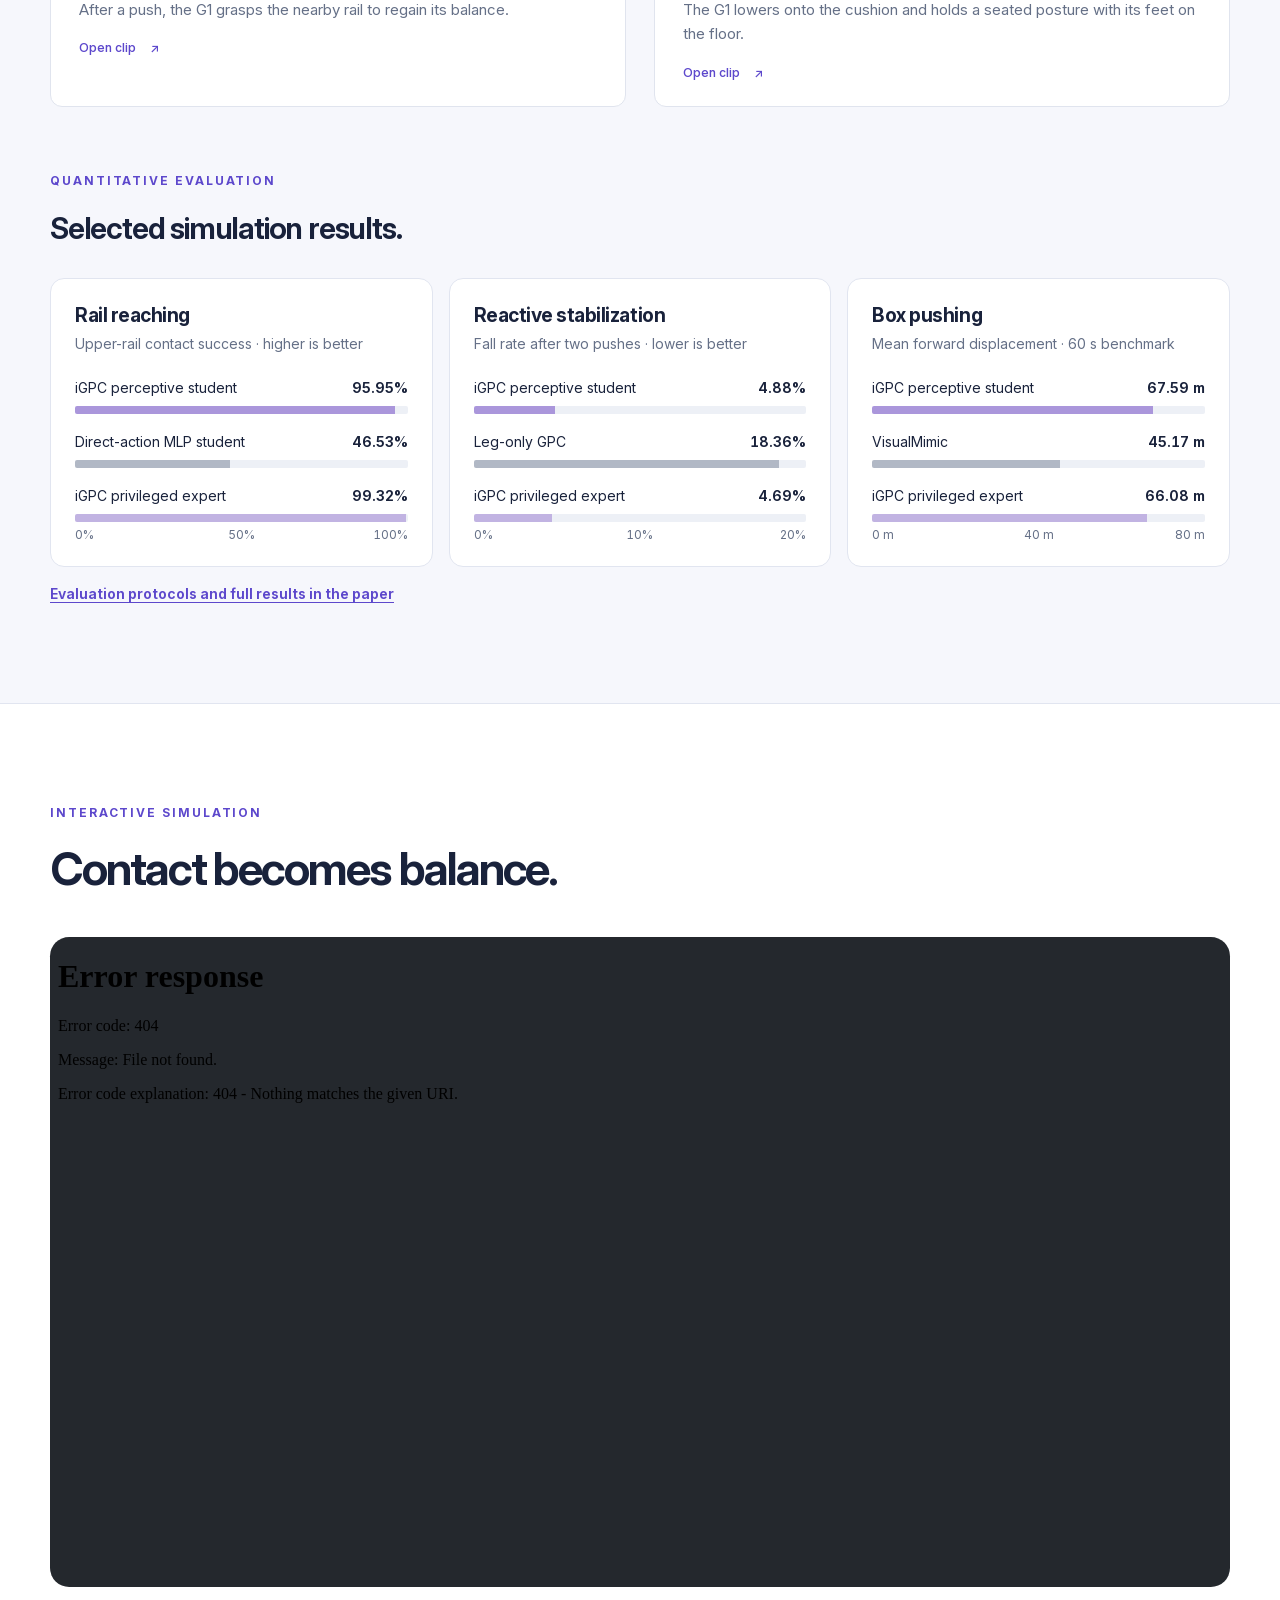
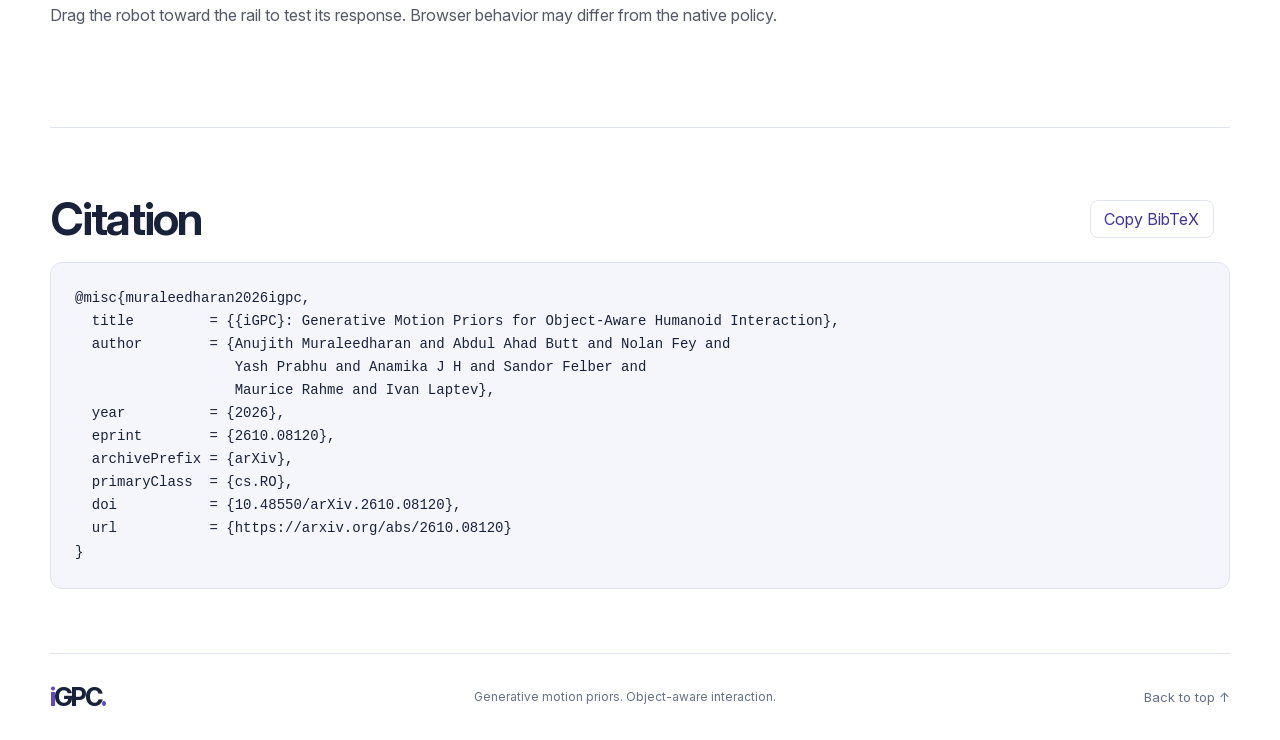
==== commit 2a9c999a: "Show real-world demonstrations before simulation comparisons" ====
--- a/index.html
+++ b/index.html
@@ -29,7 +29,7 @@
   <header class="site-header">
     <nav class="nav wrap" aria-label="Main navigation">
       <a href="#top" class="wordmark" aria-label="iGPC home"><span>i</span>GPC<span class="wordmark-dot">.</span></a>
-      <div class="nav-links"><a href="#overview">Overview</a><a href="#project-film">Film</a><a href="#method">Method</a><a href="#simulation">Simulation</a><a href="#real-world">Real world</a></div>
+      <div class="nav-links"><a href="#overview">Overview</a><a href="#project-film">Film</a><a href="#method">Method</a><a href="#real-world">Real world</a><a href="#simulation">Simulation</a></div>
       <a class="nav-try" href="#rail-lab">
         <svg class="nav-try-wave" viewBox="0 0 24 16" aria-hidden="true" focusable="false"><path d="M0 8q6-10 12 0t12 0t12 0t12 0"/></svg>
         Try iGPC
@@ -95,6 +95,16 @@
       </div>
     </section>
 
+    <section class="world-section" id="real-world" aria-labelledby="world-title"><div class="wrap section">
+      <div class="section-heading reveal"><div><p class="eyebrow">PERCEPTIVE CONTROL ON UNITREE G1</p><h2 id="world-title">Real-world results.</h2></div><p>From a reaching command to physical contact.<br>Four ways to interact with the environment.</p></div>
+      <div class="demo-grid grid-two">
+          <article class="demo-card reveal"><div class="demo-media"><video controls muted loop playsinline preload="none" poster="assets/films/real-reaching.jpg" aria-label="Real robot commanded rail reaching"><source src="assets/films/real-reaching.mp4" type="video/mp4"></video><p class="video-error" hidden>Video could not load. <a href="assets/films/real-reaching.mp4" target="_blank" rel="noopener">Open the clip ↗</a></p></div><div class="demo-copy"><h3>Commanded reaching</h3><p>Coordinate the body to reach the upper rail and establish contact.</p><a class="clip-link" href="assets/films/real-reaching.mp4" target="_blank" rel="noopener">Open clip <span aria-hidden="true">↗</span></a></div></article>
+          <article class="demo-card reveal"><div class="demo-media"><video controls muted loop playsinline preload="none" poster="assets/films/box-pushing-styles.jpg" aria-label="Real robot box pushing"><source src="assets/films/box-pushing-styles.mp4" type="video/mp4"></video><p class="video-error" hidden>Video could not load. <a href="assets/films/box-pushing-styles.mp4" target="_blank" rel="noopener">Open the clip ↗</a></p></div><div class="demo-copy"><h3>Box pushing</h3><p>Watch the G1 push a box using different contact styles.</p><a class="clip-link" href="assets/films/box-pushing-styles.mp4" target="_blank" rel="noopener">Open clip <span aria-hidden="true">↗</span></a></div></article>
+          <article class="demo-card reveal"><div class="demo-media"><video controls muted loop playsinline preload="none" poster="assets/films/real-stabilization.jpg" aria-label="Real robot rail-assisted push recovery"><source src="assets/films/real-stabilization.mp4" type="video/mp4"></video><p class="video-error" hidden>Video could not load. <a href="assets/films/real-stabilization.mp4" target="_blank" rel="noopener">Open the clip ↗</a></p></div><div class="demo-copy"><h3>Support-assisted stabilization</h3><p>Respond to a push and grasp the nearby rail to help recover balance.</p><a class="clip-link" href="assets/films/real-stabilization.mp4" target="_blank" rel="noopener">Open clip <span aria-hidden="true">↗</span></a></div></article>
+          <article class="demo-card reveal"><div class="demo-media"><video controls muted loop playsinline preload="none" poster="assets/films/sofa-moved.jpg" aria-label="Real robot sitting after the sofa is moved"><source src="assets/films/sofa-moved.mp4" type="video/mp4"></video><p class="video-error" hidden>Video could not load. <a href="assets/films/sofa-moved.mp4" target="_blank" rel="noopener">Open the clip ↗</a></p></div><div class="demo-copy"><h3>Sitting when the sofa moves</h3><p>The G1 sits on a stationary sofa, then adjusts its position and sits after the sofa is moved.</p><a class="clip-link" href="assets/films/sofa-moved.mp4" target="_blank" rel="noopener">Open clip <span aria-hidden="true">↗</span></a></div></article>
+      </div><p class="section-note">Qualitative demonstrations on Unitree G1. Numerical benchmarks are reported in the simulation section.</p>
+    </div></section>
+
     <section class="simulation-section" id="simulation" aria-labelledby="sim-title"><div class="wrap section">
       <div class="section-heading reveal"><div><p class="eyebrow">CONTROLLED SIMULATION EXPERIMENTS</p><h2 id="sim-title">Simulation results.</h2></div><p>Rail reaching, box pushing, reactive stabilization, and sofa sitting.<br>Perceptive whole-body control of a simulated Unitree G1.</p></div>
       <div class="demo-grid grid-two">
@@ -141,16 +151,6 @@
 
     </div></section>
 
-    <section class="world-section" id="real-world" aria-labelledby="world-title"><div class="wrap section">
-      <div class="section-heading reveal"><div><p class="eyebrow">PERCEPTIVE CONTROL ON UNITREE G1</p><h2 id="world-title">Real-world results.</h2></div><p>From a reaching command to physical contact.<br>Four ways to interact with the environment.</p></div>
-      <div class="demo-grid grid-two">
-          <article class="demo-card reveal"><div class="demo-media"><video controls muted loop playsinline preload="none" poster="assets/films/real-reaching.jpg" aria-label="Real robot commanded rail reaching"><source src="assets/films/real-reaching.mp4" type="video/mp4"></video><p class="video-error" hidden>Video could not load. <a href="assets/films/real-reaching.mp4" target="_blank" rel="noopener">Open the clip ↗</a></p></div><div class="demo-copy"><h3>Commanded reaching</h3><p>Coordinate the body to reach the upper rail and establish contact.</p><a class="clip-link" href="assets/films/real-reaching.mp4" target="_blank" rel="noopener">Open clip <span aria-hidden="true">↗</span></a></div></article>
-          <article class="demo-card reveal"><div class="demo-media"><video controls muted loop playsinline preload="none" poster="assets/films/box-pushing-styles.jpg" aria-label="Real robot box pushing"><source src="assets/films/box-pushing-styles.mp4" type="video/mp4"></video><p class="video-error" hidden>Video could not load. <a href="assets/films/box-pushing-styles.mp4" target="_blank" rel="noopener">Open the clip ↗</a></p></div><div class="demo-copy"><h3>Box pushing</h3><p>Watch the G1 push a box using different contact styles.</p><a class="clip-link" href="assets/films/box-pushing-styles.mp4" target="_blank" rel="noopener">Open clip <span aria-hidden="true">↗</span></a></div></article>
-          <article class="demo-card reveal"><div class="demo-media"><video controls muted loop playsinline preload="none" poster="assets/films/real-stabilization.jpg" aria-label="Real robot rail-assisted push recovery"><source src="assets/films/real-stabilization.mp4" type="video/mp4"></video><p class="video-error" hidden>Video could not load. <a href="assets/films/real-stabilization.mp4" target="_blank" rel="noopener">Open the clip ↗</a></p></div><div class="demo-copy"><h3>Support-assisted stabilization</h3><p>Respond to a push and grasp the nearby rail to help recover balance.</p><a class="clip-link" href="assets/films/real-stabilization.mp4" target="_blank" rel="noopener">Open clip <span aria-hidden="true">↗</span></a></div></article>
-          <article class="demo-card reveal"><div class="demo-media"><video controls muted loop playsinline preload="none" poster="assets/films/sofa-moved.jpg" aria-label="Real robot sitting after the sofa is moved"><source src="assets/films/sofa-moved.mp4" type="video/mp4"></video><p class="video-error" hidden>Video could not load. <a href="assets/films/sofa-moved.mp4" target="_blank" rel="noopener">Open the clip ↗</a></p></div><div class="demo-copy"><h3>Sitting when the sofa moves</h3><p>The G1 sits on a stationary sofa, then adjusts its position and sits after the sofa is moved.</p><a class="clip-link" href="assets/films/sofa-moved.mp4" target="_blank" rel="noopener">Open clip <span aria-hidden="true">↗</span></a></div></article>
-      </div><p class="section-note">Qualitative demonstrations on Unitree G1. Numerical benchmarks are reported in the simulation section.</p>
-    </div></section>
-
     <section class="wrap section" id="rail-lab" aria-labelledby="rail-lab-title">
       <div class="section-heading reveal"><div><p class="eyebrow">INTERACTIVE SIMULATION</p><h2 id="rail-lab-title">Contact becomes balance.</h2></div></div>
       <iframe id="rail-playground" class="rail-playground" title="Interactive G1 rail stabilization: drag the robot toward the rail" loading="lazy" src="assets/rail-lab/cal149-r2/index.html" allow="fullscreen"></iframe>
